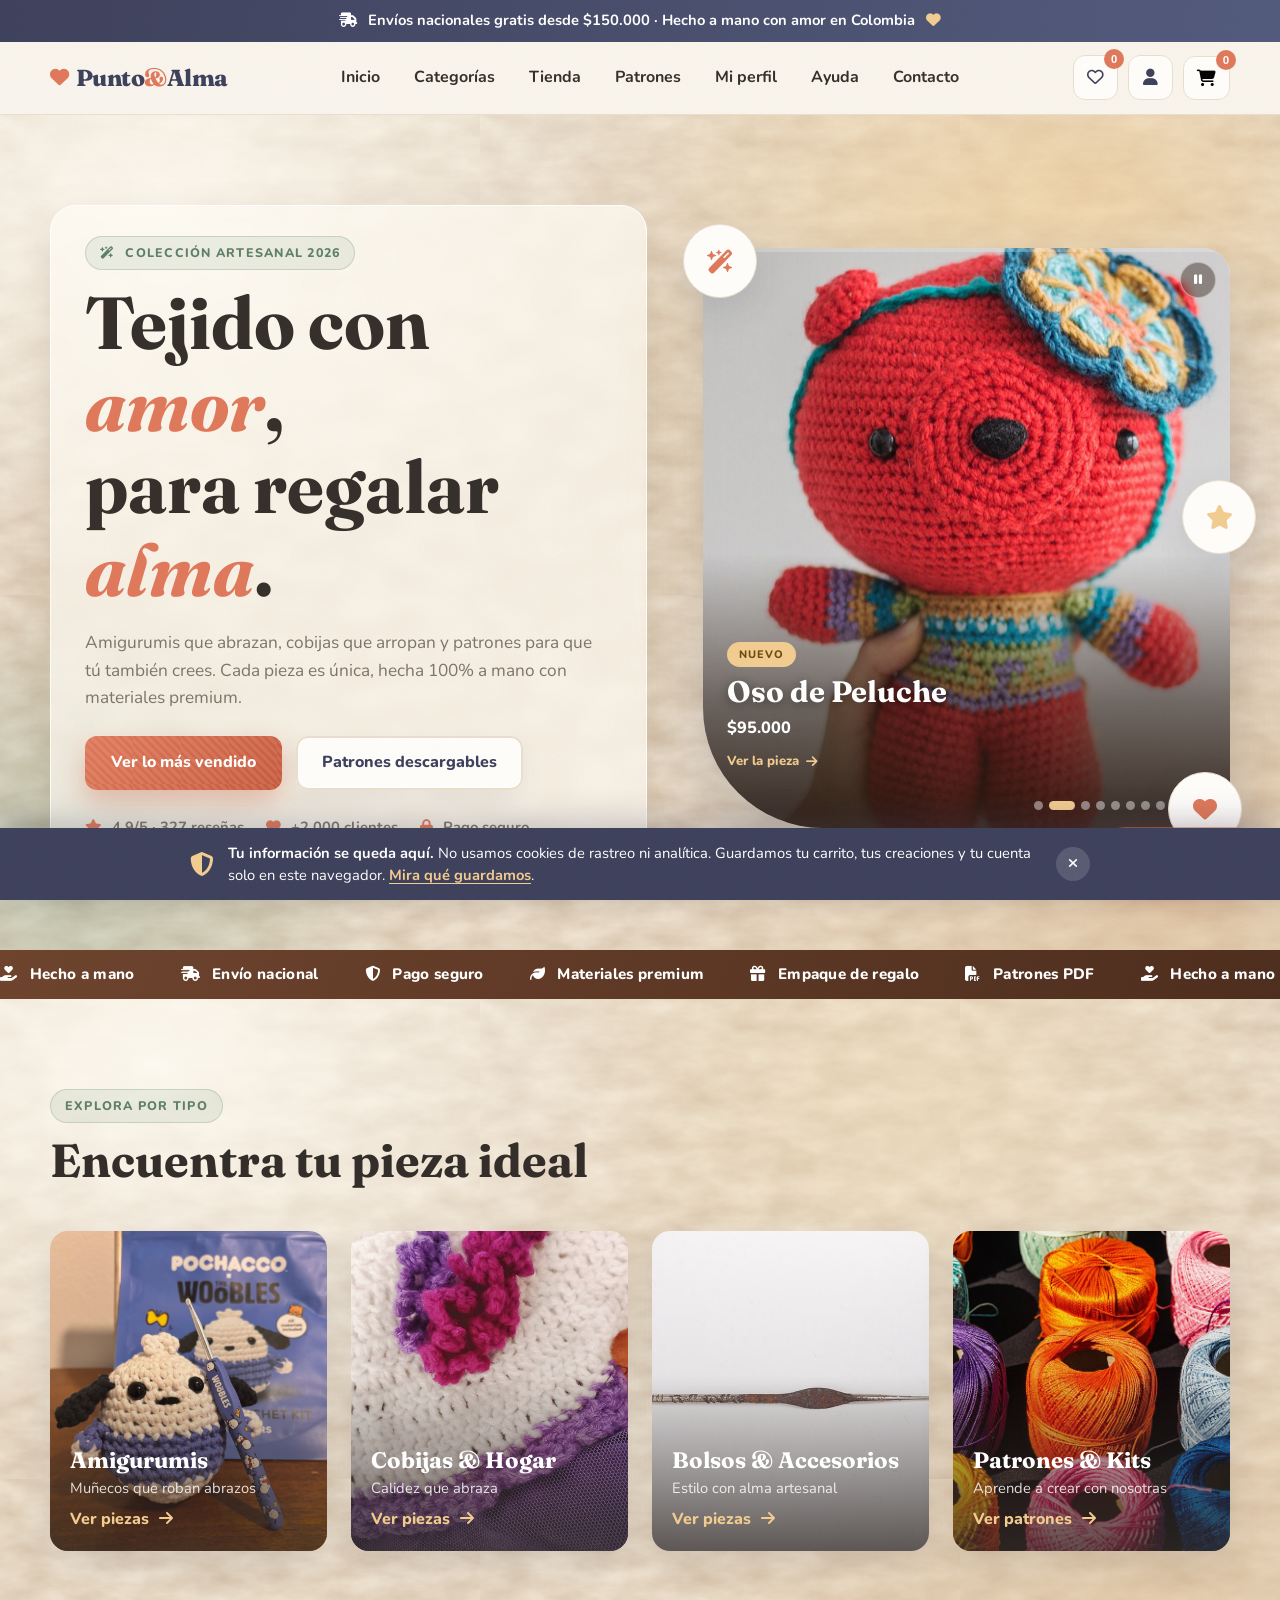
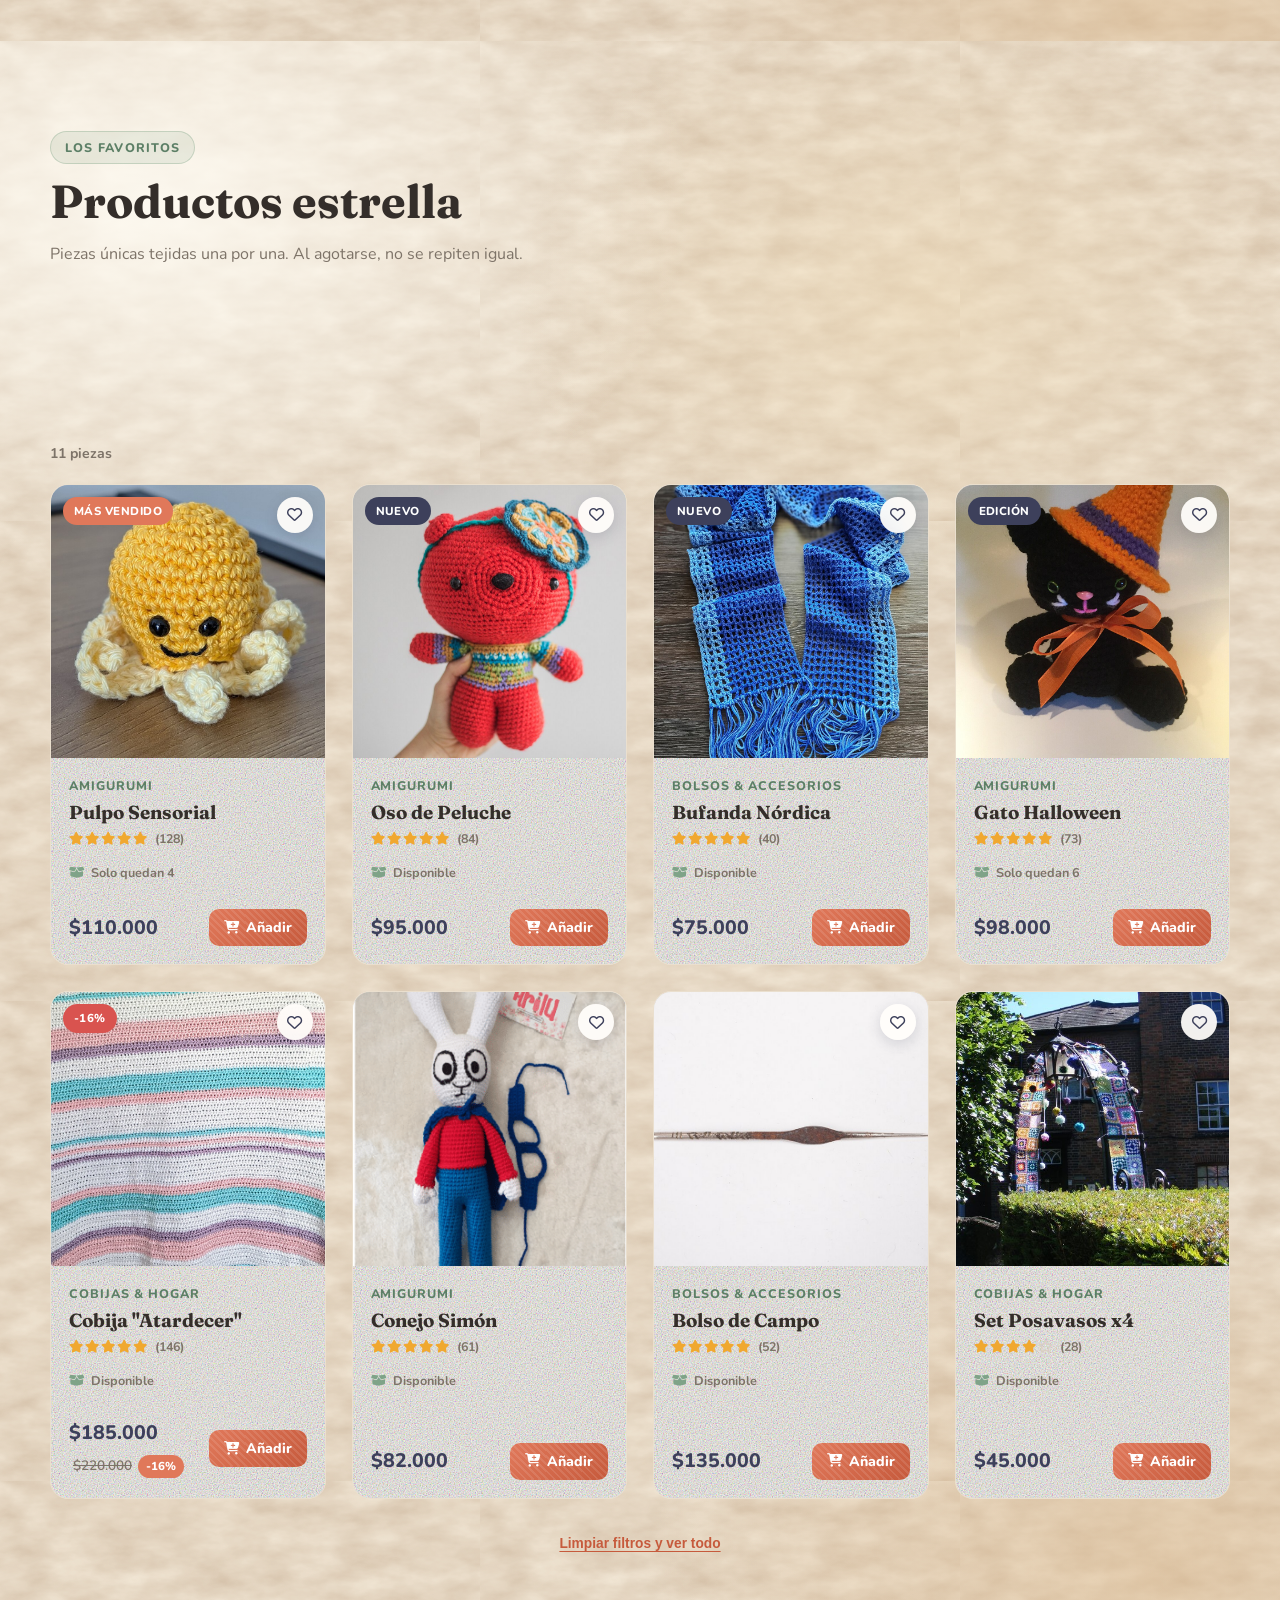
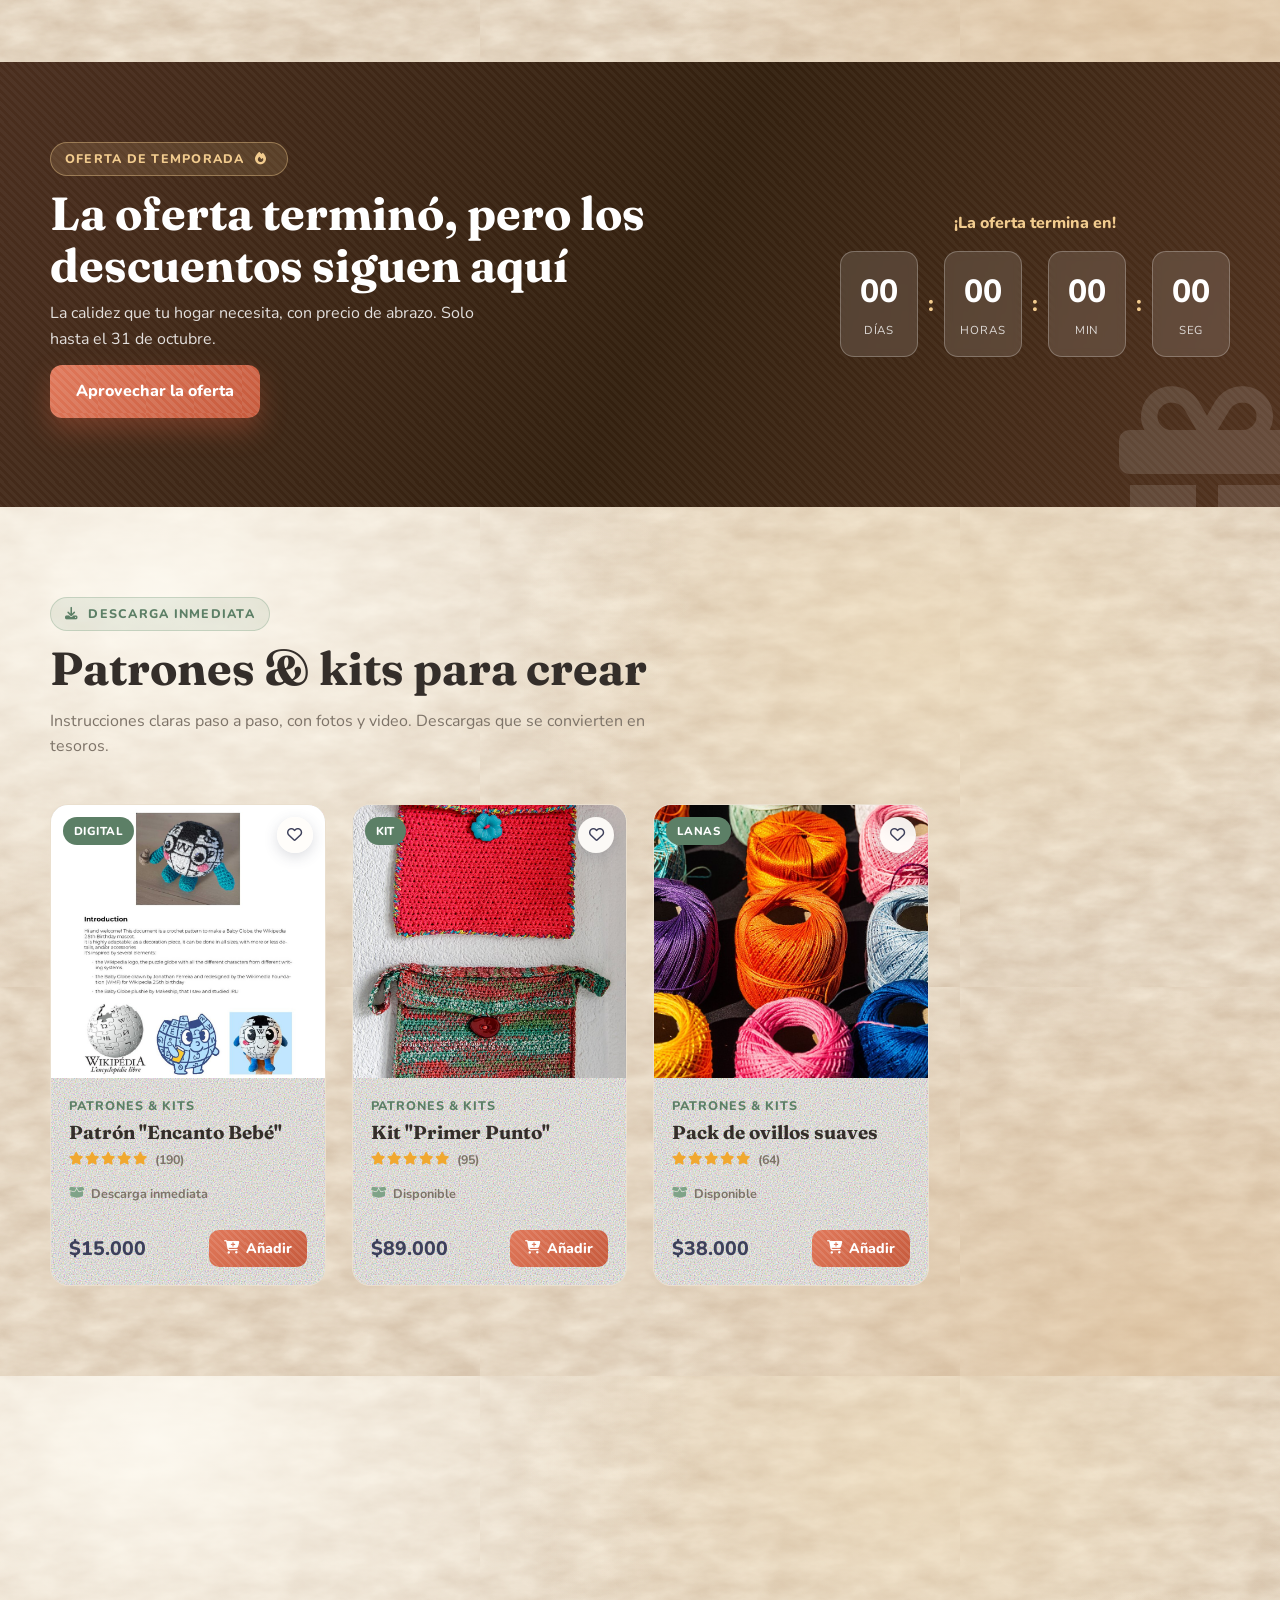
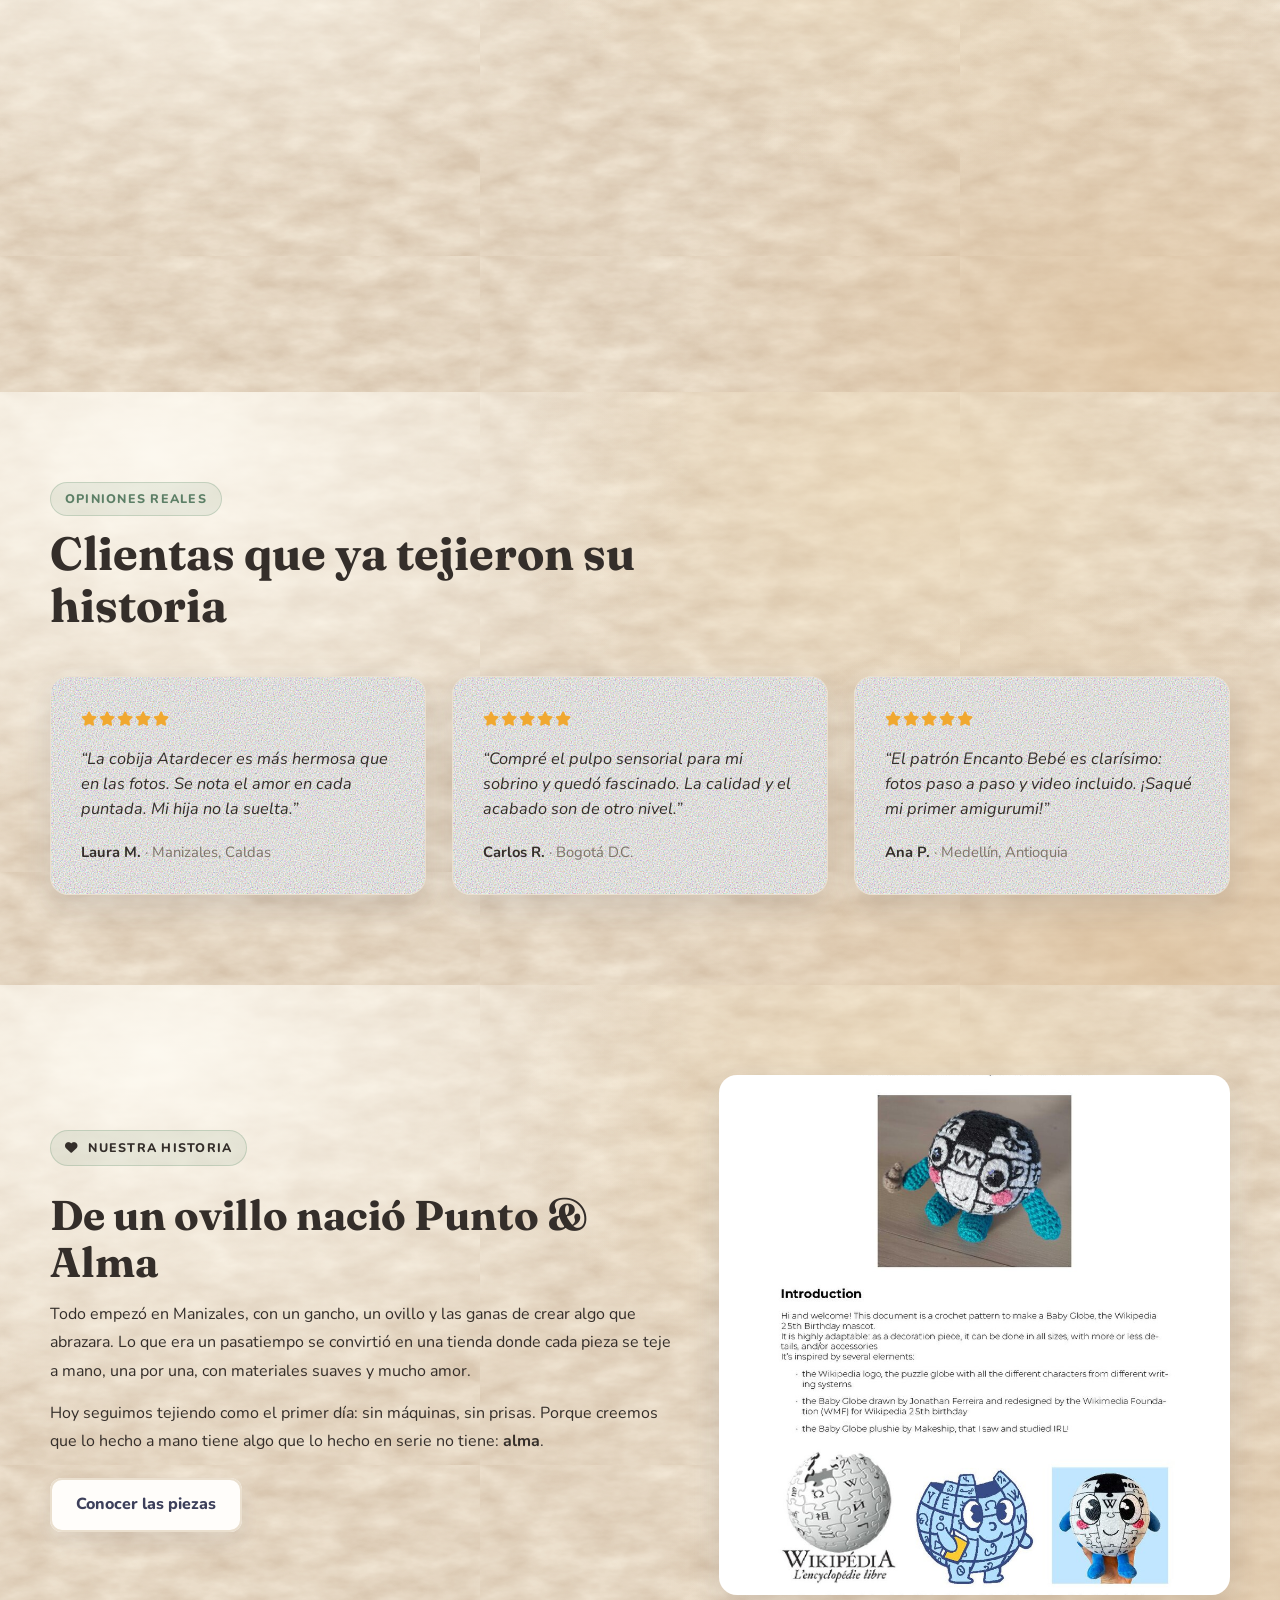
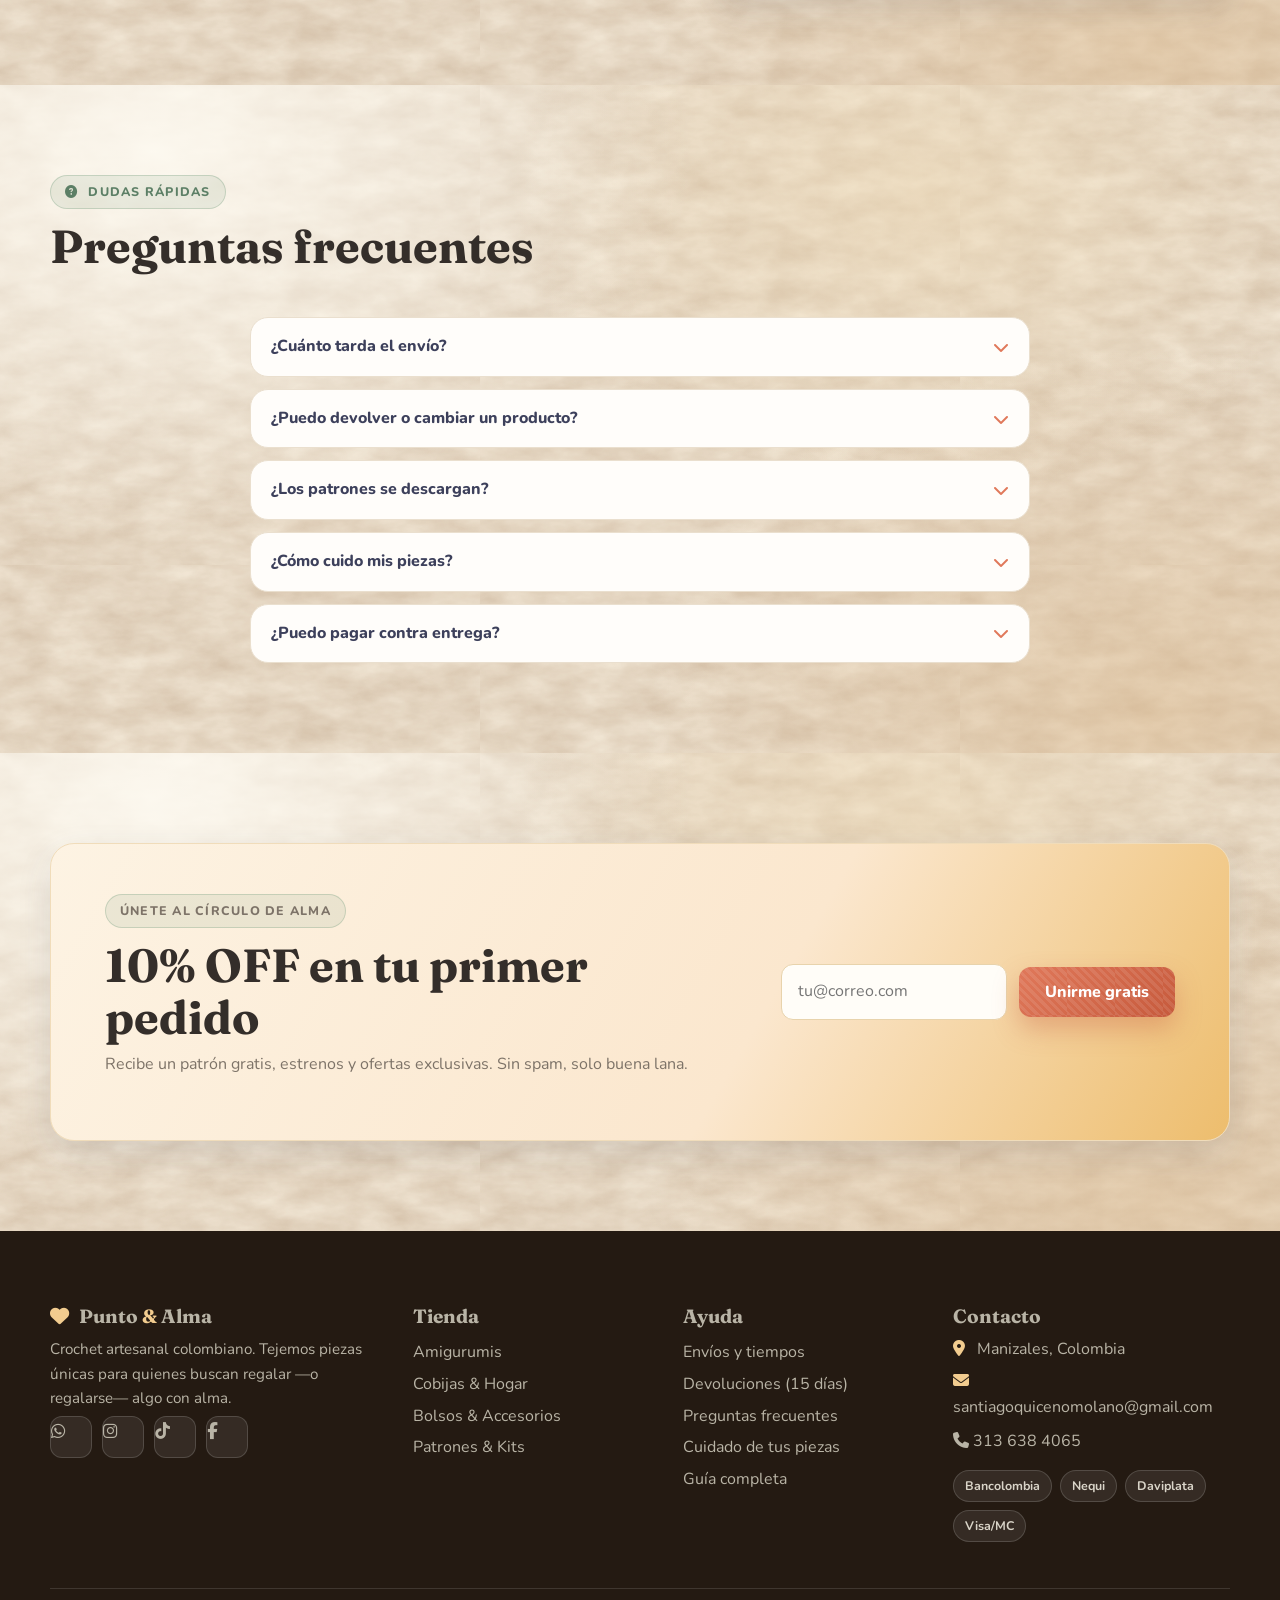
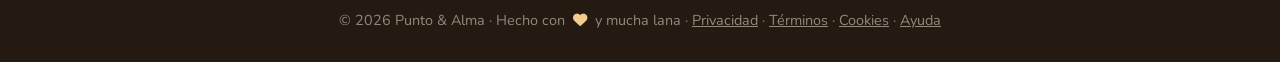
==== index.html @ eed3e0a3 "Sitio inicial Punto y Alma: tienda estatica HTML CSS JS + panel y nube Supabase" ====
<!doctype html>
<html lang="es">
<head>
  <meta charset="UTF-8">
  <meta name="viewport" content="width=device-width, initial-scale=1">
  <meta name="description" content="Punto & Alma · Crochet artesanal. Amigurumis, cobijas, bolsos, accesorios y patrones digitales hechos a mano con amor en Colombia.">
  <meta name="theme-color" content="#3d405b">
  <meta name="author" content="Punto & Alma">
  <meta name="robots" content="index, follow, max-image-preview:large, max-snippet:-1">
  <link rel="canonical" href="https://puntoyalma.co/">

  <!-- Compartir en redes -->
  <meta property="og:type" content="website">
  <meta property="og:site_name" content="Punto & Alma">
  <meta property="og:title" content="Punto & Alma · Crochet Artesanal">
  <meta property="og:description" content="Amigurumis que abrazan, cobijas que arropan y patrones para que tú también crees. Cada pieza es única, hecha 100% a mano.">
  <meta property="og:url" content="https://puntoyalma.co/">
  <meta property="og:image" content="https://puntoyalma.co/recursos/img/producto-bolso.jpg">
  <meta property="og:image:width" content="960">
  <meta property="og:image:height" content="640">
  <meta property="og:locale" content="es_CO">
  <meta name="twitter:card" content="summary_large_image">
  <meta name="twitter:title" content="Punto & Alma · Crochet Artesanal">
  <meta name="twitter:description" content="Amigurumis que abrazan, cobijas que arropan y patrones para que tú también crees.">
  <meta name="twitter:image" content="https://puntoyalma.co/recursos/img/producto-bolso.jpg">

  <title>Punto & Alma · Crochet Artesanal</title>

  <link rel="icon" href="recursos/favicon.svg" type="image/svg+xml">
  <link rel="apple-touch-icon" href="recursos/img/apple-touch-icon.png">
  <link rel="manifest" href="sitio.webmanifest">

  <link rel="preconnect" href="https://fonts.googleapis.com">
  <link rel="preconnect" href="https://fonts.gstatic.com" crossorigin>
  <link href="https://fonts.googleapis.com/css2?family=Fraunces:ital,opsz,wght@0,9..144,400..900;1,9..144,400..900&family=Nunito:ital,wght@0,400;0,600;0,700;0,800;1,400&display=swap" rel="stylesheet">
  <link rel="stylesheet" href="https://cdnjs.cloudflare.com/ajax/libs/font-awesome/6.5.2/css/all.min.css">
  <link rel="stylesheet" href="estilos/style.css">
  <link rel="stylesheet" href="estilos/texturas.css">
  <link rel="stylesheet" href="estilos/tienda.css">
  <link rel="stylesheet" href="estilos/carrusel.css">
  <link rel="stylesheet" href="estilos/asistente.css">

  <script type="application/ld+json">
  {
    "@context": "https://schema.org",
    "@type": "Store",
    "name": "Punto & Alma",
    "description": "Tienda de crochet artesanal colombiano: amigurumis, cobijas, bolsos, accesorios y patrones digitales.",
    "image": "recursos/img/hero.jpg",
    "telephone": "+57 313 638 4065",
    "email": "santiagoquicenomolano@gmail.com",
    "priceRange": "$$",
    "currenciesAccepted": "COP",
    "paymentAccepted": "Nequi, Daviplata, Bancolombia, Visa, Mastercard, Contra entrega",
    "address": { "@type": "PostalAddress", "addressLocality": "Manizales", "addressCountry": "CO" },
    "areaServed": "Colombia",
    "openingHours": "Mo-Sa 09:00-18:00"
  }
  </script>

  <script type="application/ld+json">
  {
    "@context": "https://schema.org",
    "@type": "WebSite",
    "name": "Punto & Alma",
    "url": "https://puntoyalma.co/",
    "inLanguage": "es-CO",
    "publisher": {
      "@type": "Organization",
      "name": "Punto & Alma",
      "url": "https://puntoyalma.co/",
      "logo": { "@type": "ImageObject", "url": "https://puntoyalma.co/recursos/img/icono-512.png" }
    }
  }
  </script>

  <script type="application/ld+json">
  {
    "@context": "https://schema.org",
    "@type": "FAQPage",
    "mainEntity": [
      { "@type": "Question", "name": "¿Cuánto tarda el envío?", "acceptedAnswer": { "@type": "Answer", "text": "Despachamos en 24 a 72 horas con guía de seguimiento a todo Colombia." } },
      { "@type": "Question", "name": "¿Puedo devolver o cambiar un producto?", "acceptedAnswer": { "@type": "Answer", "text": "Sí, tienes 15 días para cambios y devoluciones. Si hay un fallo de tejido, lo asumimos nosotros." } },
      { "@type": "Question", "name": "¿Los patrones se descargan?", "acceptedAnswer": { "@type": "Answer", "text": "Sí, los patrones y kits son digitales: los descargas al instante tras el pago." } },
      { "@type": "Question", "name": "¿Cómo cuido mis piezas?", "acceptedAnswer": { "@type": "Answer", "text": "Lava a mano con agua fría y jabón suave, y seca en plano. Mira la guía de cuidados en ayuda.html." } }
    ]
  }
  </script>

  <script type="application/ld+json">
  {
    "@context": "https://schema.org",
    "@type": "BreadcrumbList",
    "itemListElement": [
      { "@type": "ListItem", "position": 1, "name": "Inicio", "item": "https://puntoyalma.co/" },
      { "@type": "ListItem", "position": 2, "name": "Tienda", "item": "https://puntoyalma.co/index.html#productos" }
    ]
  }
  </script>

  <script src="scripts/auth.js"></script>
</head>
<body>

  <a class="saltar-contenido" href="#inicio">Saltar al contenido</a>

  <!-- Barra de anuncio -->
  <div class="aviso">
    <p><i class="fa-solid fa-truck-fast" aria-hidden="true"></i> Envíos nacionales gratis desde $150.000 · Hecho a mano con amor en Colombia <i class="fa-solid fa-heart" aria-hidden="true"></i></p>
  </div>

  <!-- Encabezado -->
  <header class="encabezado">
    <div class="contenedor barra-superior">
      <a class="marca" href="#inicio"><i class="fa-solid fa-heart" aria-hidden="true"></i> Punto <span>&amp;</span> Alma</a>

      <button class="boton-menu" id="boton-menu" aria-label="Abrir menú" aria-expanded="false"><i class="fa-solid fa-bars" aria-hidden="true"></i></button>

      <nav class="menu" id="menu" aria-label="Menú principal">
        <a href="#inicio">Inicio</a>
        <a href="#categorias">Categorías</a>
        <a href="#productos">Tienda</a>
        <a href="#patrones">Patrones</a>
        <a href="perfil.html">Mi perfil</a>
        <a href="ayuda.html">Ayuda</a>
        <a href="#contacto">Contacto</a>
      </nav>

      <div class="acciones">
        <button class="usuario fav-boton" id="boton-favoritos" type="button"
                aria-label="Ver mis favoritos" title="Mis favoritos">
          <i class="fa-regular fa-heart" aria-hidden="true"></i>
          <span class="fav-contador" id="contador-favoritos" hidden>0</span>
        </button>
        <a class="usuario" href="perfil.html" aria-label="Mi perfil" title="Mi perfil"><i class="fa-solid fa-user" aria-hidden="true"></i></a>
        <button class="carrito" type="button" aria-label="Carrito de compras">
          <i class="fa-solid fa-cart-shopping" aria-hidden="true"></i><span class="contador-carrito" id="contador-carrito">0</span>
        </button>
      </div>
    </div>
  </header>

  <main id="inicio" tabindex="-1">

    <!-- Hero -->
    <section class="hero" data-seccion="hero">
      <div class="contenedor hero-inner">
        <div class="hero-texto">
          <p class="etiqueta"><i class="fa-solid fa-wand-magic-sparkles" aria-hidden="true"></i> Colección artesanal 2026</p>
          <h1 data-texto="hero-titulo">Tejido con <span class="resaltado">amor</span>,<br>para regalar <em>alma</em>.</h1>
          <p class="hero-sub" data-texto="hero-sub">Amigurumis que abrazan, cobijas que arropan y patrones para que tú también crees. Cada pieza es única, hecha 100% a mano con materiales premium.</p>
          <div class="hero-cta">
            <a class="boton" href="#productos">Ver lo más vendido</a>
            <a class="boton boton-claro" href="#patrones">Patrones descargables</a>
          </div>
          <div class="hero-trust">
            <span><i class="fa-solid fa-star" aria-hidden="true"></i> 4.9/5 · 327 reseñas</span>
            <span><i class="fa-solid fa-heart" aria-hidden="true"></i> +2.000 clientes</span>
            <span><i class="fa-solid fa-lock" aria-hidden="true"></i> Pago seguro</span>
          </div>
        </div>
        <div class="hero-imagen">
          <div class="hero-marco" id="hero-marco" role="region" aria-roledescription="carrusel" aria-label="Productos que van pasando"></div>
          <span class="burbuja burbuja-1" aria-hidden="true"><i class="fa-solid fa-wand-magic-sparkles"></i></span>
          <span class="burbuja burbuja-2" aria-hidden="true"><i class="fa-solid fa-heart"></i></span>
          <span class="burbuja burbuja-3" aria-hidden="true"><i class="fa-solid fa-star"></i></span>
        </div>
      </div>
    </section>

    <!-- Cinta marquee -->
    <div class="cinta" data-seccion="cinta" aria-hidden="true">
      <div class="cinta-list">
        <span><i class="fa-solid fa-hand-holding-heart"></i> Hecho a mano</span><span><i class="fa-solid fa-truck-fast"></i> Envío nacional</span><span><i class="fa-solid fa-shield-halved"></i> Pago seguro</span><span><i class="fa-solid fa-leaf"></i> Materiales premium</span><span><i class="fa-solid fa-gift"></i> Empaque de regalo</span><span><i class="fa-solid fa-file-pdf"></i> Patrones PDF</span>
        <span><i class="fa-solid fa-hand-holding-heart"></i> Hecho a mano</span><span><i class="fa-solid fa-truck-fast"></i> Envío nacional</span><span><i class="fa-solid fa-shield-halved"></i> Pago seguro</span><span><i class="fa-solid fa-leaf"></i> Materiales premium</span><span><i class="fa-solid fa-gift"></i> Empaque de regalo</span><span><i class="fa-solid fa-file-pdf"></i> Patrones PDF</span>
      </div>
    </div>

    <!-- Categorías -->
    <section class="seccion categorias" id="categorias" data-seccion="categorias">
      <div class="contenedor">
        <div class="cabecera-seccion reveal">
          <p class="etiqueta">Explora por tipo</p>
          <h2 data-texto="categorias-titulo">Encuentra tu pieza ideal</h2>
        </div>
        <div class="grid-categorias">
          <a class="categoria reveal" href="#productos" data-ir-categoria="Amigurumi">
            <img src="recursos/img/amigurumi.jpg" alt="Amigurumis de crochet" loading="lazy" width="500" height="500">
            <div class="categoria-nombre"><h3>Amigurumis</h3><p>Muñecos que roban abrazos</p><span>Ver piezas <i class="fa-solid fa-arrow-right" aria-hidden="true"></i></span></div>
          </a>
          <a class="categoria reveal" href="#productos" data-ir-categoria="Cobijas & Hogar">
            <img src="recursos/img/producto-flor.jpg" alt="Decoración tejida a crochet" loading="lazy" width="500" height="500">
            <div class="categoria-nombre"><h3>Cobijas &amp; Hogar</h3><p>Calidez que abraza</p><span>Ver piezas <i class="fa-solid fa-arrow-right" aria-hidden="true"></i></span></div>
          </a>
          <a class="categoria reveal" href="#productos" data-ir-categoria="Bolsos & Accesorios">
            <img src="recursos/img/producto-bolso.jpg" alt="Bolso tejido a crochet" loading="lazy" width="500" height="500">
            <div class="categoria-nombre"><h3>Bolsos &amp; Accesorios</h3><p>Estilo con alma artesanal</p><span>Ver piezas <i class="fa-solid fa-arrow-right" aria-hidden="true"></i></span></div>
          </a>
          <a class="categoria reveal" href="#patrones">
            <img src="recursos/img/producto-ovillos.jpg" alt="Ovillos de lana para tejer" loading="lazy" width="500" height="500">
            <div class="categoria-nombre"><h3>Patrones &amp; Kits</h3><p>Aprende a crear con nosotras</p><span>Ver patrones <i class="fa-solid fa-arrow-right" aria-hidden="true"></i></span></div>
          </a>
        </div>
      </div>
    </section>

    <!-- Productos -->
    <section class="seccion productos" id="productos" data-seccion="productos">
      <div class="contenedor">
        <div class="cabecera-seccion reveal">
          <p class="etiqueta">Los favoritos</p>
          <h2 data-texto="productos-titulo">Productos estrella</h2>
          <p data-texto="productos-texto">Piezas únicas tejidas una por una. Al agotarse, no se repiten igual.</p>
        </div>

        <!-- Buscador y filtros -->
        <div class="tienda-barra reveal">
          <div class="buscador" id="buscador-envoltura">
            <i class="fa-solid fa-magnifying-glass" aria-hidden="true"></i>
            <input type="search" id="buscar-producto" placeholder="Busca por nombre, material o estilo…" aria-label="Buscar productos" autocomplete="off">
            <button class="buscador-limpiar" id="limpiar-busqueda" type="button" aria-label="Limpiar la búsqueda">
              <i class="fa-solid fa-xmark" aria-hidden="true"></i>
            </button>
          </div>

          <div class="select-envoltura">
            <select id="ordenar-productos" aria-label="Ordenar productos">
              <option value="destacados">Más destacados</option>
              <option value="novedades">Novedades y ediciones</option>
              <option value="resenas">Mejor valorados</option>
              <option value="precio-asc">Precio: de menor a mayor</option>
              <option value="precio-desc">Precio: de mayor a menor</option>
            </select>
            <i class="fa-solid fa-chevron-down" aria-hidden="true"></i>
          </div>

          <label class="switch-envoltura" for="solo-disponibles">
            <input type="checkbox" id="solo-disponibles">
            <span class="interruptor" aria-hidden="true"></span>
            Solo sin escasez
          </label>
        </div>

        <div class="filtros reveal" id="filtro-categorias" role="group" aria-label="Filtrar por categoría"></div>

        <p class="conteo-resultados" id="contador-resultados" role="status" aria-live="polite"></p>

        <div class="grid-productos" id="grid-productos"></div>

        <p class="centro" style="margin-top:28px">
          <button class="chip chip-boton" id="limpiar-filtros" type="button">Limpiar filtros y ver todo</button>
        </p>
      </div>
    </section>

    <!-- Vistos recientemente -->
    <section class="seccion vistos" id="vistos" hidden>
      <div class="contenedor">
        <div class="cabecera-seccion reveal">
          <p class="etiqueta">Te quedaste mirando</p>
          <h2>Vistos recientemente</h2>
        </div>
        <div class="grid-productos" id="grid-vistos"></div>
      </div>
    </section>

    <!-- Oferta con cuenta regresiva -->
    <section class="oferta" data-seccion="oferta" data-oferta-fin="2026-10-31T23:59:59-05:00">
      <div class="contenedor oferta-inner reveal">
        <div>
          <p class="etiqueta">Oferta de temporada <i class="fa-solid fa-fire" aria-hidden="true"></i></p>
          <h2 id="oferta-titulo" data-texto="oferta-titulo">20% OFF en cobijas y mantas</h2>
          <p data-texto="oferta-texto">La calidez que tu hogar necesita, con precio de abrazo. Solo hasta el 31 de octubre.</p>
          <a class="boton" href="#productos">Aprovechar la oferta</a>
        </div>
        <div class="cuenta-regresiva" aria-label="Tiempo restante de la oferta">
          <p>¡La oferta termina en!</p>
          <div class="cuenta">
            <div class="cuenta-caja"><span id="dia">00</span><small>días</small></div>
            <span class="dos">:</span>
            <div class="cuenta-caja"><span id="hora">00</span><small>horas</small></div>
            <span class="dos">:</span>
            <div class="cuenta-caja"><span id="minuto">00</span><small>min</small></div>
            <span class="dos">:</span>
            <div class="cuenta-caja"><span id="segundo">00</span><small>seg</small></div>
          </div>
        </div>
      </div>
      <i class="fa-solid fa-gift oferta-icono" aria-hidden="true"></i>
    </section>

    <!-- Patrones digitales -->
    <section class="seccion patrones" id="patrones" data-seccion="patrones">
      <div class="contenedor">
        <div class="cabecera-seccion reveal">
          <p class="etiqueta"><i class="fa-solid fa-download" aria-hidden="true"></i> Descarga inmediata</p>
          <h2 data-texto="patrones-titulo">Patrones &amp; kits para crear</h2>
          <p data-texto="patrones-texto">Instrucciones claras paso a paso, con fotos y video. Descargas que se convierten en tesoros.</p>
        </div>
        <div class="grid-productos" id="grid-patrones"></div>
      </div>
    </section>

    <!-- Beneficios -->
    <section class="seccion beneficios" data-seccion="beneficios">
      <div class="contenedor">
        <div class="cabecera-seccion reveal">
          <p class="etiqueta">¿Por qué Punto &amp; Alma?</p>
          <h2 data-texto="beneficios-titulo">Compra con el corazón tranquilo</h2>
        </div>
        <div class="grid-beneficios">
          <div class="beneficio reveal"><span aria-hidden="true"><i class="fa-solid fa-hand-holding-heart"></i></span><h3>100% hecho a mano</h3><p>Cada puntada es trabajo de una artesana real, no de una máquina.</p></div>
          <div class="beneficio reveal"><span aria-hidden="true"><i class="fa-solid fa-gem"></i></span><h3>Materiales premium</h3><p>Algodón hipoalergénico y lana suave, seguros hasta para bebés.</p></div>
          <div class="beneficio reveal"><span aria-hidden="true"><i class="fa-solid fa-truck-fast"></i></span><h3>Envío nacional</h3><p>Despachamos en 24-72h con guía de seguimiento a todo Colombia.</p></div>
          <div class="beneficio reveal"><span aria-hidden="true"><i class="fa-solid fa-gift"></i></span><h3>Empaque de regalo</h3><p>Caja artística y tarjeta personalizada gratis en cada pedido.</p></div>
        </div>
      </div>
    </section>

    <!-- Testimonios -->
    <section class="seccion testimonios" data-seccion="testimonios">
      <div class="contenedor">
        <div class="cabecera-seccion reveal">
          <p class="etiqueta">Opiniones reales</p>
          <h2 data-texto="testimonios-titulo">Clientas que ya tejieron su historia</h2>
        </div>
        <div class="grid-testimonios">
          <figure class="testimonio reveal">
            <div class="estrellas" aria-label="5 de 5"><i class="fa-solid fa-star" aria-hidden="true"></i><i class="fa-solid fa-star" aria-hidden="true"></i><i class="fa-solid fa-star" aria-hidden="true"></i><i class="fa-solid fa-star" aria-hidden="true"></i><i class="fa-solid fa-star" aria-hidden="true"></i></div>
            <blockquote>“La cobija Atardecer es más hermosa que en las fotos. Se nota el amor en cada puntada. Mi hija no la suelta.”</blockquote>
            <figcaption><strong>Laura M.</strong> · Manizales, Caldas</figcaption>
          </figure>
          <figure class="testimonio reveal">
            <div class="estrellas" aria-label="5 de 5"><i class="fa-solid fa-star" aria-hidden="true"></i><i class="fa-solid fa-star" aria-hidden="true"></i><i class="fa-solid fa-star" aria-hidden="true"></i><i class="fa-solid fa-star" aria-hidden="true"></i><i class="fa-solid fa-star" aria-hidden="true"></i></div>
            <blockquote>“Compré el pulpo sensorial para mi sobrino y quedó fascinado. La calidad y el acabado son de otro nivel.”</blockquote>
            <figcaption><strong>Carlos R.</strong> · Bogotá D.C.</figcaption>
          </figure>
          <figure class="testimonio reveal">
            <div class="estrellas" aria-label="5 de 5"><i class="fa-solid fa-star" aria-hidden="true"></i><i class="fa-solid fa-star" aria-hidden="true"></i><i class="fa-solid fa-star" aria-hidden="true"></i><i class="fa-solid fa-star" aria-hidden="true"></i><i class="fa-solid fa-star" aria-hidden="true"></i></div>
            <blockquote>“El patrón Encanto Bebé es clarísimo: fotos paso a paso y video incluido. ¡Saqué mi primer amigurumi!”</blockquote>
            <figcaption><strong>Ana P.</strong> · Medellín, Antioquia</figcaption>
          </figure>
        </div>
      </div>
    </section>

    <!-- Nuestra historia -->
    <section class="seccion historia" id="historia" data-seccion="historia">
      <div class="contenedor historia-caja reveal">
        <div class="historia-texto">
          <p class="etiqueta"><i class="fa-solid fa-heart" aria-hidden="true"></i> Nuestra historia</p>
          <h2 data-texto="historia-titulo">De un ovillo nació Punto &amp; Alma</h2>
          <p>
            Todo empezó en Manizales, con un gancho, un ovillo y las ganas de crear algo que abrazara.
            Lo que era un pasatiempo se convirtió en una tienda donde cada pieza se teje a mano, una por una,
            con materiales suaves y mucho amor.
          </p>
          <p>
            Hoy seguimos tejiendo como el primer día: sin máquinas, sin prisas. Porque creemos que lo hecho
            a mano tiene algo que lo hecho en serie no tiene: <strong>alma</strong>.
          </p>
          <a class="boton boton-claro" href="#productos">Conocer las piezas</a>
        </div>
        <div class="historia-imagen">
          <img src="recursos/img/patrones.jpg" alt="Patrones y ovillos de lana para tejer" loading="lazy" width="960" height="1358">
        </div>
      </div>
    </section>

    <!-- Preguntas frecuentes -->
    <section class="seccion faq" id="faq" data-seccion="faq">
      <div class="contenedor">
        <div class="cabecera-seccion reveal">
          <p class="etiqueta"><i class="fa-solid fa-circle-question" aria-hidden="true"></i> Dudas rápidas</p>
          <h2 data-texto="faq-titulo">Preguntas frecuentes</h2>
        </div>
        <div class="faq-lista reveal">
          <details class="faq-item">
            <summary>¿Cuánto tarda el envío?<i class="fa-solid fa-chevron-down" aria-hidden="true"></i></summary>
            <p>Despachamos en <strong>24 a 72 horas</strong> con guía de seguimiento a todo Colombia. El envío es gratis desde $150.000.</p>
          </details>
          <details class="faq-item">
            <summary>¿Puedo devolver o cambiar un producto?<i class="fa-solid fa-chevron-down" aria-hidden="true"></i></summary>
            <p>Sí, tienes <strong>15 días</strong> para cambios y devoluciones. Si hay un fallo de tejido, lo asumimos nosotros: lo reponemos o devolvemos el dinero.</p>
          </details>
          <details class="faq-item">
            <summary>¿Los patrones se descargan?<i class="fa-solid fa-chevron-down" aria-hidden="true"></i></summary>
            <p>Sí, los patrones y kits son <strong>digitales</strong>: los descargas al instante tras el pago, con fotos paso a paso y video.</p>
          </details>
          <details class="faq-item">
            <summary>¿Cómo cuido mis piezas?<i class="fa-solid fa-chevron-down" aria-hidden="true"></i></summary>
            <p>Lava a mano con agua fría y jabón suave, y seca en plano. Mira la <a href="ayuda.html#cuidados">guía de cuidados</a>.</p>
          </details>
          <details class="faq-item">
            <summary>¿Puedo pagar contra entrega?<i class="fa-solid fa-chevron-down" aria-hidden="true"></i></summary>
            <p>Sí, aceptamos <strong>Nequi, Daviplata, Bancolombia, tarjetas y pago contra entrega</strong>.</p>
          </details>
        </div>
      </div>
    </section>

    <!-- Newsletter -->
    <section class="seccion boletin" data-seccion="boletin">
      <div class="contenedor boletin-caja reveal">
        <div>
          <p class="etiqueta">Únete al círculo de Alma</p>
          <h2 data-texto="boletin-titulo">10% OFF en tu primer pedido</h2>
          <p data-texto="boletin-texto">Recibe un patrón gratis, estrenos y ofertas exclusivas. Sin spam, solo buena lana.</p>
        </div>
        <form class="form-boletin" id="form-boletin">
          <input type="email" id="email-boletin" placeholder="tu@correo.com" required aria-label="Tu correo electrónico">
          <button class="boton" type="submit">Unirme gratis</button>
          <p class="mensaje-boletin" id="mensaje-boletin" hidden><i class="fa-solid fa-circle-check" aria-hidden="true"></i> ¡Listo! Revisa tu correo para tu descuento.</p>
        </form>
      </div>
    </section>

  </main>

  <!-- Pie de página -->
  <footer class="pie" id="contacto">
    <div class="contenedor pie-grid">
      <div class="pie-col pie-marca">
        <p class="pie-titulo"><i class="fa-solid fa-heart" aria-hidden="true"></i> Punto <span>&amp;</span> Alma</p>
        <p>Crochet artesanal colombiano. Tejemos piezas únicas para quienes buscan regalar —o regalarse— algo con alma.</p>
        <div class="sociales">
          <a href="https://wa.me/573136384065" target="_blank" rel="noopener" aria-label="WhatsApp"><i class="fa-brands fa-whatsapp" aria-hidden="true"></i></a>
          <a href="#" aria-label="Instagram"><i class="fa-brands fa-instagram" aria-hidden="true"></i></a>
          <a href="#" aria-label="TikTok"><i class="fa-brands fa-tiktok" aria-hidden="true"></i></a>
          <a href="#" aria-label="Facebook"><i class="fa-brands fa-facebook-f" aria-hidden="true"></i></a>
        </div>
      </div>
      <div class="pie-col">
        <p class="pie-titulo">Tienda</p>
        <a href="#categorias">Amigurumis</a>
        <a href="#categorias">Cobijas &amp; Hogar</a>
        <a href="#categorias">Bolsos &amp; Accesorios</a>
        <a href="#patrones">Patrones &amp; Kits</a>
      </div>
      <div class="pie-col">
        <p class="pie-titulo">Ayuda</p>
        <a href="ayuda.html#envios">Envíos y tiempos</a>
        <a href="ayuda.html#devoluciones">Devoluciones (15 días)</a>
        <a href="ayuda.html#faq">Preguntas frecuentes</a>
        <a href="ayuda.html#cuidados">Cuidado de tus piezas</a>
        <a href="ayuda.html#todo">Guía completa</a>
      </div>
      <div class="pie-col">
        <p class="pie-titulo">Contacto</p>
        <p><i class="fa-solid fa-location-dot" aria-hidden="true"></i> Manizales, Colombia</p>
        <p><i class="fa-solid fa-envelope" aria-hidden="true"></i> santiagoquicenomolano@gmail.com</p>
        <a href="https://wa.me/573136384065" target="_blank" rel="noopener"><i class="fa-solid fa-phone" aria-hidden="true"></i> 313 638 4065</a>
        <div class="pagos"><span>Bancolombia</span><span>Nequi</span><span>Daviplata</span><span>Visa/MC</span></div>
      </div>
    </div>
    <div class="contenedor pie-legal">
      <p>© 2026 Punto &amp; Alma · Hecho con <i class="fa-solid fa-heart" aria-hidden="true"></i> y mucha lana ·
        <a href="privacidad.html">Privacidad</a> · <a href="terminos.html">Términos</a> · <a href="cookies.html">Cookies</a> ·
        <a href="ayuda.html">Ayuda</a></p>
    </div>
  </footer>

  <!-- Aviso "añadido al carrito" -->
  <div class="toast" id="toast" role="status" aria-live="polite" hidden><i class="fa-solid fa-circle-check" aria-hidden="true"></i> ¡Añadido a tu carrito!</div>

  <!-- Panel de favoritos -->
  <div class="velo" id="velo-favoritos" hidden></div>
  <aside class="panel-favs" id="panel-favoritos" aria-label="Mis favoritos" hidden>
    <div class="panel-favs-cab">
      <h3><i class="fa-solid fa-heart" aria-hidden="true"></i> Mis favoritos</h3>
      <button class="cerrar-panel" id="cerrar-favoritos" type="button" aria-label="Cerrar favoritos">
        <i class="fa-solid fa-xmark" aria-hidden="true"></i>
      </button>
    </div>
    <div class="lista-favs" id="lista-favoritos"></div>
    <div class="panel-favs-pie">
      <button class="boton" id="ir-a-favoritos" type="button">
        <i class="fa-solid fa-arrow-right" aria-hidden="true"></i> Seguir viendo la tienda
      </button>
    </div>
  </aside>

  <!-- Vista rápida -->
  <div class="modal-vista" id="modal-vista" hidden>
    <div class="vista-caja" role="dialog" aria-modal="true" aria-label="Vista rápida del producto">
      <button class="cerrar-panel" id="cerrar-vista" type="button" aria-label="Cerrar vista rápida" style="position:absolute;top:14px;right:14px;z-index:3">
        <i class="fa-solid fa-xmark" aria-hidden="true"></i>
      </button>
      <div id="vista-cuerpo"></div>
    </div>
  </div>

  <script src="scripts/sitio.js" defer></script>
  <script src="scripts/catalogo.js" defer></script>
  <script src="scripts/contenido.js" defer></script>
  <script src="scripts/db.js" defer></script>
  <script src="scripts/comun.js" defer></script>
  <script src="scripts/registro.js" defer></script>
  <script src="scripts/carrito.js" defer></script>
  <script src="scripts/ia.js" defer></script>
  <script src="scripts/asistente.js" defer></script>
  <script src="scripts/app.js" defer></script>
</body>
</html>
---- estilos/style.css ----
/* ============================================================
   PUNTO & ALMA · Tienda de crochet
   Estilos profesionales con animaciones
   ============================================================ */

:root {
  --terracota: #e0785a;
  --terracota-osc: #c65a3c;
  --terracota-claro: #f4a98e;
  --salvia: #7fa388;
  --salvia-osc: #5c7f66;
  --azul: #3d405b;
  --miel: #f2cc8f;
  --crema: #faf6ef;
  --marfil: #fffdfa;
  --tinta: #342e2a;
  --gris: #7d7368;
  --linea: #eadfce;
  --radio: 18px;
  --sombra: 0 12px 34px rgba(61, 64, 91, 0.12);
  --sombra-fuerte: 0 26px 60px rgba(61, 64, 91, 0.22);
  --suave: cubic-bezier(0.22, 0.61, 0.36, 1);
  --duracion: 0.35s;
}

* { box-sizing: border-box; }

html {
  scroll-behavior: smooth;
  scroll-padding-top: 90px;
}

body {
  margin: 0;
  color: var(--tinta);
  background: var(--crema);
  font-family: "Nunito", "Segoe UI", Arial, sans-serif;
  line-height: 1.6;
}

h1, h2, h3 {
  margin-top: 0;
  font-family: "Fraunces", Georgia, serif;
  line-height: 1.12;
}

h1 { margin-bottom: 18px; font-size: clamp(2.6rem, 6.5vw, 4.6rem); }
h2 { margin-bottom: 14px; font-size: clamp(1.9rem, 4vw, 2.9rem); }
h3 { margin-bottom: 8px; font-size: 1.25rem; }

img { display: block; max-width: 100%; }
a { color: inherit; }

p { margin: 0 0 12px; }

::selection { background: var(--terracota); color: #fff; }

.contenedor {
  width: min(1180px, calc(100% - 40px));
  margin: 0 auto;
}

a:focus-visible,
button:focus-visible,
input:focus-visible {
  outline: 3px solid var(--terracota-claro);
  outline-offset: 2px;
}

/* ---------- Barra de anuncio ---------- */
.aviso {
  background: linear-gradient(90deg, var(--azul), #525a7c);
  color: #fff;
  text-align: center;
  font-size: 0.92rem;
  font-weight: 700;
}

.aviso p { margin: 0; padding: 9px 16px; }
.aviso i { margin: 0 7px; }
.aviso .fa-heart { color: var(--miel); }

/* ---------- Encabezado fijo ---------- */
.encabezado {
  position: sticky;
  top: 0;
  z-index: 120;
  background: rgba(250, 246, 239, 0.9);
  backdrop-filter: blur(12px);
  -webkit-backdrop-filter: blur(12px);
  border-bottom: 1px solid var(--linea);
  transition: box-shadow var(--duracion) ease;
}

.barra-superior {
  display: flex;
  align-items: center;
  justify-content: space-between;
  gap: 20px;
  min-height: 72px;
}

.marca {
  display: inline-flex;
  align-items: center;
  font-family: "Fraunces", Georgia, serif;
  font-size: 1.45rem;
  font-weight: 800;
  color: var(--azul);
  text-decoration: none;
  letter-spacing: -0.02em;
}

.marca i { color: var(--terracota); margin-right: 7px; font-size: 1.2rem; }

.marca span { color: var(--terracota); }

.menu {
  display: flex;
  gap: 6px;
}

.menu a {
  position: relative;
  padding: 9px 14px;
  color: var(--tinta);
  font-weight: 700;
  text-decoration: none;
  border-radius: 10px;
  transition: color var(--duracion) ease, transform var(--duracion) ease;
}

.menu a::after {
  content: "";
  position: absolute;
  left: 14px;
  right: 14px;
  bottom: 4px;
  height: 3px;
  border-radius: 3px;
  background: linear-gradient(90deg, var(--terracota), var(--salvia));
  transform: scaleX(0);
  transform-origin: left;
  transition: transform var(--duracion) var(--suave);
}

.menu a:hover { color: var(--terracota-osc); transform: translateY(-1px); }
.menu a:hover::after { transform: scaleX(1); }

.boton-menu i { font-size: 1.1rem; }

.boton-menu {
  display: none;
  padding: 8px 14px;
  border: 1px solid var(--linea);
  border-radius: 10px;
  background: var(--marfil);
  font-size: 1.1rem;
  cursor: pointer;
}

.acciones {
  display: flex;
  align-items: center;
  gap: 10px;
}

.acciones .usuario {
  display: inline-flex;
  align-items: center;
  justify-content: center;
  width: 45px;
  height: 45px;
  border: 1px solid var(--linea);
  border-radius: 12px;
  background: var(--marfil);
  color: var(--azul);
  font-size: 1.05rem;
  text-decoration: none;
  transition: transform var(--duracion) ease, box-shadow var(--duracion) ease, color var(--duracion) ease;
}

.acciones .usuario:hover {
  transform: translateY(-2px);
  box-shadow: var(--sombra);
  color: var(--terracota-osc);
}

.acciones .carrito {
  position: relative;
  padding: 10px 13px;
  border: 1px solid var(--linea);
  border-radius: 12px;
  background: var(--marfil);
  font-size: 1.15rem;
  cursor: pointer;
  transition: transform var(--duracion) ease, box-shadow var(--duracion) ease;
}

.acciones .carrito:hover {
  transform: translateY(-2px);
  box-shadow: var(--sombra);
}

.acciones .carrito i { font-size: 1.05rem; }

.contador-carrito {
  position: absolute;
  top: -7px;
  right: -7px;
  min-width: 20px;
  height: 20px;
  padding: 0 5px;
  display: grid;
  place-items: center;
  background: var(--terracota);
  color: #fff;
  font-size: 0.72rem;
  font-weight: 800;
  border-radius: 999px;
  transition: transform 0.25s var(--suave);
}

.contador-carrito.pop { animation: pop 0.4s var(--suave); }

/* ---------- Hero ---------- */
.hero {
  position: relative;
  overflow: hidden;
  padding: 90px 0 80px;
}

.hero::before {
  content: "";
  position: absolute;
  inset: 0;
  background:
    radial-gradient(600px 400px at 85% 10%, rgba(242, 204, 143, 0.45), transparent 70%),
    radial-gradient(500px 400px at 5% 90%, rgba(127, 163, 136, 0.35), transparent 70%);
  pointer-events: none;
}

.hero-inner {
  position: relative;
  display: flex;
  align-items: center;
  gap: 56px;
}

.hero-texto {
  flex: 1;
  animation: surgir 0.9s var(--suave) both;
}

.etiqueta {
  display: inline-block;
  margin: 0 0 12px;
  padding: 6px 14px;
  color: var(--salvia-osc);
  background: rgba(127, 163, 136, 0.14);
  border: 1px solid rgba(127, 163, 136, 0.35);
  border-radius: 999px;
  font-size: 0.78rem;
  font-weight: 800;
  letter-spacing: 0.1em;
  text-transform: uppercase;
}

.etiqueta i { margin-right: 6px; }

.hero h1 { animation: surgir 0.9s var(--suave) 0.12s both; }

.hero h1 em {
  font-style: italic;
  color: var(--terracota);
}

.resaltado {
  color: var(--terracota);
  font-style: italic;
}

.hero-sub {
  max-width: 520px;
  margin-bottom: 24px;
  color: var(--gris);
  font-size: 1.08rem;
  animation: surgir 0.9s var(--suave) 0.24s both;
}

.hero-cta {
  display: flex;
  flex-wrap: wrap;
  gap: 14px;
  animation: surgir 0.9s var(--suave) 0.34s both;
}

.hero-trust {
  display: flex;
  flex-wrap: wrap;
  gap: 8px 22px;
  margin-top: 26px;
  color: var(--gris);
  font-size: 0.92rem;
  font-weight: 700;
  animation: surgir 0.9s var(--suave) 0.46s both;
}

.hero-trust i { margin-right: 6px; color: var(--terracota); }

.hero-imagen {
  position: relative;
  flex: 1;
  animation: aparecer 1s var(--suave) 0.2s both;
}

/* La foto sola se usa cuando el carrusel está apagado. Con carrusel
   el marco es .hero-marco (estilos/carrusel.css). */
.hero-imagen > img {
  width: 100%;
  aspect-ratio: 4/4.4;
  object-fit: cover;
  border-radius: 28px 28px 28px 120px;
  box-shadow: var(--sombra-fuerte);
  transition: transform 0.5s var(--suave), box-shadow 0.5s ease;
}

.hero-imagen:hover > img {
  transform: scale(1.02);
  box-shadow: 0 34px 80px rgba(61, 64, 91, 0.3);
}

.burbuja {
  position: absolute;
  display: grid;
  place-items: center;
  width: 74px;
  height: 74px;
  background: var(--marfil);
  border: 1px solid var(--linea);
  border-radius: 50%;
  box-shadow: var(--sombra);
  font-size: 1.5rem;
}

.burbuja i { color: var(--terracota); }
.burbuja-3 i { color: var(--miel); }

.burbuja-1 { top: -24px; left: -20px; animation: flotar 4.5s ease-in-out infinite; }
.burbuja-2 { bottom: -18px; right: -12px; animation: flotar 5.5s ease-in-out 0.8s infinite; }
.burbuja-3 { top: 40%; right: -26px; animation: flotar 6s ease-in-out 1.6s infinite; }

/* ---------- Botones ---------- */
.boton {
  position: relative;
  display: inline-block;
  padding: 14px 26px;
  color: #fff;
  background-image:
    repeating-linear-gradient(45deg, rgba(255, 255, 255, 0.09) 0 3px, transparent 3px 6px),
    linear-gradient(135deg, var(--terracota), var(--terracota-osc));
  background-size: 48px 48px, auto;
  border-radius: 12px;
  font-family: inherit;
  font-size: 1rem;
  font-weight: 800;
  text-decoration: none;
  border: none;
  cursor: pointer;
  box-shadow: 0 12px 26px rgba(198, 90, 60, 0.35);
  overflow: hidden;
  transition: transform var(--duracion) var(--suave), box-shadow var(--duracion) ease;
}

.boton::after {
  content: "";
  position: absolute;
  top: 0;
  left: -80%;
  width: 50%;
  height: 100%;
  background: linear-gradient(105deg, transparent, rgba(255, 255, 255, 0.4), transparent);
  transform: skewX(-20deg);
  animation: brillar 3.2s ease-in-out infinite;
}

.boton:hover {
  transform: translateY(-4px);
  box-shadow: 0 20px 44px rgba(198, 90, 60, 0.45);
}

.boton:active { transform: translateY(-1px) scale(0.98); }

.boton-claro {
  color: var(--azul);
  background: var(--marfil);
  box-shadow: inset 0 0 0 2px var(--linea), 0 10px 22px rgba(61, 64, 91, 0.08);
}

.boton-claro::after { display: none; }

.boton-claro:hover {
  background: #fff;
  box-shadow: inset 0 0 0 2px var(--salvia), 0 16px 34px rgba(61, 64, 91, 0.14);
  color: var(--salvia-osc);
}

/* ---------- Cinta marquee ---------- */
.cinta {
  overflow: hidden;
  background: linear-gradient(90deg, var(--salvia), var(--salvia-osc));
  color: #fff;
  padding: 12px 0;
  user-select: none;
}

.cinta-list {
  display: flex;
  gap: 46px;
  width: max-content;
  animation: rodar 22s linear infinite;
  font-weight: 800;
  letter-spacing: 0.02em;
}

.cinta-list span { white-space: nowrap; font-size: 0.95rem; }

.cinta:hover .cinta-list { animation-play-state: paused; }
.cinta-list i { margin-right: 8px; }

/* ---------- Secciones genéricas ---------- */
.seccion { padding: 90px 0; }

.cabecera-seccion {
  max-width: 640px;
  margin-bottom: 44px;
}

.cabecera-seccion p:last-child { color: var(--gris); }

/* ---------- Categorías ---------- */
.grid-categorias {
  display: grid;
  grid-template-columns: repeat(4, 1fr);
  gap: 24px;
}

.categoria {
  position: relative;
  display: block;
  height: 320px;
  border-radius: var(--radio);
  overflow: hidden;
  text-decoration: none;
  box-shadow: var(--sombra);
  transition: transform var(--duracion) var(--suave), box-shadow var(--duracion) ease;
}

.categoria img {
  width: 100%;
  height: 100%;
  object-fit: cover;
  transition: transform 0.6s var(--suave);
}

.categoria::after {
  content: "";
  position: absolute;
  inset: 0;
  background: linear-gradient(to top, rgba(52, 46, 42, 0.78), rgba(52, 46, 42, 0.08) 55%, transparent);
}

.categoria-nombre {
  position: absolute;
  left: 20px;
  right: 20px;
  bottom: 18px;
  z-index: 2;
  color: #fff;
}

.categoria-nombre h3 { margin-bottom: 4px; font-size: 1.4rem; }
.categoria-nombre p { margin: 0 0 6px; font-size: 0.92rem; opacity: 0.85; }
.categoria-nombre span { font-weight: 800; color: var(--miel); transition: letter-spacing 0.3s ease; }

.categoria:hover {
  transform: translateY(-8px);
  box-shadow: var(--sombra-fuerte);
}

.categoria:hover img { transform: scale(1.08); }
.categoria:hover .categoria-nombre span { letter-spacing: 0.08em; }
.categoria-nombre span i { margin-left: 6px; transition: transform 0.3s var(--suave); }
.categoria:hover .categoria-nombre span i { transform: translateX(4px); }

/* ---------- Productos ---------- */
.productos { position: relative; background: var(--marfil); }

.grid-productos {
  display: grid;
  grid-template-columns: repeat(4, 1fr);
  gap: 26px;
}

.producto {
  display: flex;
  flex-direction: column;
  background: var(--crema) var(--grano);
  background-size: 220px 220px;
  border: 1px solid var(--linea);
  border-radius: var(--radio);
  overflow: hidden;
  transition: transform var(--duracion) var(--suave), box-shadow var(--duracion) ease, border-color var(--duracion) ease;
}

.producto:hover {
  transform: translateY(-10px);
  box-shadow: var(--sombra-fuerte);
  border-color: var(--terracota-claro);
}

.producto-imagen {
  position: relative;
  display: block;
  overflow: hidden;
}

.producto-imagen img {
  width: 100%;
  aspect-ratio: 1/1;
  object-fit: cover;
  transition: transform 0.6s var(--suave);
}

.producto:hover .producto-imagen img { transform: scale(1.08); }

.insignia {
  position: absolute;
  top: 12px;
  left: 12px;
  padding: 5px 11px;
  color: #fff;
  background: var(--azul);
  border-radius: 999px;
  font-size: 0.72rem;
  font-weight: 800;
  letter-spacing: 0.04em;
  text-transform: uppercase;
}

.insignia-popular { background: var(--terracota); }
.insignia-oferta { background: #d9534f; }
.insignia-digital { background: var(--salvia-osc); }

.producto-info {
  display: flex;
  flex-direction: column;
  gap: 6px;
  padding: 18px;
  flex: 1;
}

.producto-cat {
  margin: 0;
  color: var(--salvia-osc);
  font-size: 0.78rem;
  font-weight: 800;
  letter-spacing: 0.08em;
  text-transform: uppercase;
}

.producto-info h3 { margin-bottom: 0; font-size: 1.18rem; }

.producto-info h3 a {
  color: inherit;
  text-decoration: none;
  transition: color var(--duracion) ease;
}

.producto-info h3 a:hover { color: var(--terracota); }

.estrellas {
  display: inline-flex;
  gap: 2px;
  align-items: center;
  color: #f0a830;
  font-size: 0.9rem;
}

.estrellas .fa-regular.fa-star { color: #d9cfc1; }

.producto-pie {
  display: flex;
  align-items: center;
  justify-content: space-between;
  gap: 10px;
  margin-top: auto;
  padding-top: 10px;
}

.precio {
  margin: 0;
  font-size: 1.22rem;
  font-weight: 800;
  color: var(--azul);
}

.precio s {
  color: var(--gris);
  font-size: 0.85rem;
  font-weight: 600;
  margin-left: 4px;
}

.btn-agregar {
  padding: 9px 15px;
  border: none;
  border-radius: 10px;
  background-image:
    repeating-linear-gradient(45deg, rgba(255, 255, 255, 0.1) 0 2px, transparent 2px 5px),
    linear-gradient(135deg, var(--terracota), var(--terracota-osc));
  background-size: 36px 36px, auto;
  color: #fff;
  font-family: inherit;
  font-size: 0.88rem;
  font-weight: 800;
  cursor: pointer;
  transition: transform var(--duracion) var(--suave), box-shadow var(--duracion) ease;
}

.btn-agregar:hover {
  transform: translateY(-2px) scale(1.05);
  box-shadow: 0 10px 22px rgba(198, 90, 60, 0.4);
}

.btn-agregar:active { transform: scale(0.95); }

/* Producto digital: acento verde */
.producto.digital { border-top: 4px solid var(--salvia); }

/* ---------- Oferta con cuenta regresiva ---------- */
.oferta {
  position: relative;
  padding: 80px 0;
  color: #fff;
  background: linear-gradient(120deg, var(--azul), #545c80, var(--salvia-osc));
  background-size: 260% 260%;
  animation: gradiente 12s ease infinite;
  overflow: hidden;
}

.oferta::after {
  content: none;
}

.oferta-icono {
  position: absolute;
  right: -15px;
  bottom: -55px;
  font-size: 11rem;
  color: #fff;
  opacity: 0.12;
  animation: flotar 5s ease-in-out infinite;
  pointer-events: none;
}

.oferta .etiqueta i { margin-left: 6px; color: var(--miel); }

.oferta-inner {
  position: relative;
  display: flex;
  align-items: center;
  justify-content: space-between;
  gap: 40px;
}

.oferta .etiqueta {
  color: var(--miel);
  background: rgba(242, 204, 143, 0.14);
  border-color: rgba(242, 204, 143, 0.4);
}

.oferta-inner h2 { margin-bottom: 10px; }
.oferta-inner p { color: rgba(255, 255, 255, 0.85); max-width: 460px; }

.cuenta-regresiva { flex-shrink: 0; text-align: center; }

.cuenta-regresiva > p { margin-bottom: 14px; font-weight: 800; color: var(--miel); }

.cuenta {
  display: flex;
  align-items: center;
  gap: 10px;
}

.cuenta-caja {
  min-width: 78px;
  padding: 14px 8px;
  background: rgba(255, 255, 255, 0.12);
  border: 1px solid rgba(255, 255, 255, 0.25);
  border-radius: 14px;
  backdrop-filter: blur(4px);
}

.cuenta-caja span {
  display: block;
  font-size: 2rem;
  font-weight: 800;
  font-variant-numeric: tabular-nums;
  animation: latido 1.6s ease-in-out infinite;
}

.cuenta-caja small { font-size: 0.72rem; letter-spacing: 0.08em; text-transform: uppercase; opacity: 0.8; }

.cuenta .dos { font-weight: 800; font-size: 1.4rem; color: var(--miel); }

/* ---------- Patrones ---------- */
.patrones { position: relative; background: var(--crema); }

.grid-patrones {
  display: grid;
  grid-template-columns: repeat(3, 1fr);
  gap: 26px;
}

/* ---------- Beneficios ---------- */
.beneficios { position: relative; background: var(--marfil); }

.grid-beneficios {
  display: grid;
  grid-template-columns: repeat(4, 1fr);
  gap: 24px;
}

.beneficio {
  padding: 30px 24px;
  text-align: center;
  background: var(--crema) var(--grano);
  background-size: 220px 220px;
  border: 1px solid var(--linea);
  border-radius: var(--radio);
  transition: transform var(--duracion) var(--suave), box-shadow var(--duracion) ease;
}

.beneficio:hover {
  transform: translateY(-8px) rotate(-1deg);
  box-shadow: var(--sombra);
}

.beneficio span {
  display: inline-grid;
  place-items: center;
  width: 66px;
  height: 66px;
  margin-bottom: 14px;
  font-size: 1.7rem;
  background: var(--marfil);
  border-radius: 50%;
  box-shadow: var(--sombra);
}

.beneficio i { color: var(--terracota); }

.beneficio h3 { font-size: 1.1rem; }
.beneficio p { margin: 0; color: var(--gris); font-size: 0.95rem; }

/* ---------- Testimonios ---------- */
.testimonios { position: relative; background: var(--crema); }

.grid-testimonios {
  display: grid;
  grid-template-columns: repeat(3, 1fr);
  gap: 26px;
}

.testimonio {
  margin: 0;
  padding: 30px;
  background: var(--marfil) var(--grano);
  background-size: 220px 220px;
  border: 1px solid var(--linea);
  border-radius: var(--radio);
  box-shadow: var(--sombra);
  transition: transform var(--duracion) var(--suave), box-shadow var(--duracion) ease;
}

.testimonio:hover {
  transform: translateY(-8px);
  box-shadow: var(--sombra-fuerte);
}

.testimonio blockquote {
  margin: 14px 0 18px;
  font-size: 1.02rem;
  line-height: 1.55;
  font-style: italic;
}

.testimonio figcaption { color: var(--gris); font-size: 0.92rem; }
.testimonio figcaption strong { color: var(--tinta); }

/* ---------- Boletín / newsletter ---------- */
.boletin { background: var(--marfil); }

.boletin-caja {
  display: flex;
  align-items: center;
  justify-content: space-between;
  gap: 40px;
  padding: 50px 54px;
  background: linear-gradient(120deg, #fdf3e3, #fbe7ce 60%, var(--miel));
  border: 1px solid #f0dcba;
  border-radius: 24px;
  box-shadow: var(--sombra);
}

.boletin-caja h2 { margin-bottom: 8px; }
.boletin-caja p { color: var(--gris); }

.form-boletin {
  display: flex;
  gap: 12px;
  min-width: 380px;
  flex-wrap: wrap;
  align-items: center;
}

.form-boletin input {
  flex: 1;
  min-width: 220px;
  padding: 14px 16px;
  border: 1.5px solid #e8d3ac;
  border-radius: 12px;
  font: inherit;
  color: var(--tinta);
  background: #fffdf8;
  transition: border-color 0.3s ease, box-shadow 0.3s ease;
}

.form-boletin input:focus {
  outline: none;
  border-color: var(--terracota);
  box-shadow: 0 0 0 4px rgba(224, 120, 90, 0.18);
}

.form-boletin .boton { margin: 0; }

.mensaje-boletin {
  flex-basis: 100%;
  margin: 0;
  font-weight: 800;
  color: var(--salvia-osc);
}

.mensaje-boletin i { margin-right: 6px; }

/* ---------- Pie de página ---------- */
.pie {
  padding: 70px 0 30px;
  color: #d9d4c8;
  background: var(--azul);
}

.pie-grid {
  display: grid;
  grid-template-columns: 1.4fr 1fr 1fr 1.2fr;
  gap: 40px;
}

.pie-titulo {
  margin: 0 0 14px;
  color: #fff;
  font-family: "Fraunces", Georgia, serif;
  font-size: 1.2rem;
  font-weight: 700;
}

.pie-marca p:not(.pie-titulo) { color: #b9b4a6; font-size: 0.95rem; }

.pie-marca .pie-titulo span { color: var(--miel); }
.pie-marca .pie-titulo i { color: var(--miel); margin-right: 6px; }

.sociales { display: flex; gap: 10px; }

.sociales a {
  display: grid;
  place-items: center;
  width: 42px;
  height: 42px;
  background: rgba(255, 255, 255, 0.08);
  border: 1px solid rgba(255, 255, 255, 0.15);
  border-radius: 12px;
  text-decoration: none;
  transition: transform var(--duracion) var(--suave), background var(--duracion) ease;
}

.sociales a i { font-size: 1.05rem; }

.sociales a:hover {
  transform: translateY(-4px);
  background: rgba(255, 255, 255, 0.18);
}

.pie-col a {
  display: block;
  padding: 3px 0;
  color: #b9b4a6;
  text-decoration: none;
  transition: color var(--duracion) ease, transform var(--duracion) ease;
}

.pie-col a:hover { color: var(--miel); transform: translateX(4px); }

.pie-col p { color: #b9b4a6; margin-bottom: 6px; }
.pie-col p i { margin-right: 8px; color: var(--miel); }

.pagos { display: flex; flex-wrap: wrap; gap: 8px; margin-top: 12px; }

.pagos span {
  padding: 5px 11px;
  background: rgba(255, 255, 255, 0.08);
  border: 1px solid rgba(255, 255, 255, 0.15);
  border-radius: 999px;
  font-size: 0.78rem;
  font-weight: 700;
}

.pie-legal {
  margin-top: 46px;
  padding-top: 20px;
  border-top: 1px solid rgba(255, 255, 255, 0.12);
  text-align: center;
}

.pie-legal p { margin: 0; color: #8f8a7d; font-size: 0.9rem; }
.pie-legal .fa-heart { color: var(--miel); margin: 0 4px; }

/* ---------- Toast ---------- */
.toast {
  position: fixed;
  left: 50%;
  bottom: 28px;
  z-index: 200;
  padding: 14px 22px;
  background: var(--azul);
  color: #fff;
  border-radius: 14px;
  font-weight: 800;
  box-shadow: var(--sombra-fuerte);
  transform: translateX(-50%) translateY(20px);
  opacity: 0;
  transition: transform 0.35s var(--suave), opacity 0.35s ease;
}

.toast.mostrar { transform: translateX(-50%) translateY(0); opacity: 1; }
.toast i { margin-right: 8px; }

/* ---------- Animación al hacer scroll ---------- */
.reveal {
  opacity: 0;
  transform: translateY(36px);
  transition: opacity 0.7s var(--suave), transform 0.7s var(--suave);
}

.reveal.visible { opacity: 1; transform: translateY(0); }

/* ---------- Keyframes ---------- */
@keyframes surgir {
  from { opacity: 0; transform: translateY(34px); }
  to { opacity: 1; transform: translateY(0); }
}

@keyframes aparecer {
  from { opacity: 0; transform: scale(0.96); }
  to { opacity: 1; transform: scale(1); }
}

@keyframes flotar {
  0%, 100% { translate: 0 0; }
  50% { translate: 0 -14px; }
}

@keyframes brillar {
  0%, 55% { left: -80%; }
  100% { left: 140%; }
}

@keyframes rodar {
  from { transform: translateX(0); }
  to { transform: translateX(-50%); }
}

@keyframes gradiente {
  0%, 100% { background-position: 0% 50%; }
  50% { background-position: 100% 50%; }
}

@keyframes latido {
  0%, 100% { transform: scale(1); }
  50% { transform: scale(1.08); }
}

@keyframes pop {
  0% { transform: scale(1); }
  40% { transform: scale(1.6) rotate(10deg); }
  100% { transform: scale(1); }
}

/* ---------- Responsive ---------- */
@media (max-width: 1020px) {
  .grid-productos { grid-template-columns: repeat(3, 1fr); }
  .grid-categorias { grid-template-columns: repeat(2, 1fr); }
  .grid-patrones { grid-template-columns: repeat(2, 1fr); }
  .grid-beneficios, .grid-testimonios { grid-template-columns: repeat(2, 1fr); }
  .pie-grid { grid-template-columns: 1fr 1fr; }
}

@media (max-width: 860px) {
  .boton-menu { display: block; }

  .menu {
    position: absolute;
    top: 100%;
    left: 0;
    right: 0;
    display: none;
    flex-direction: column;
    gap: 4px;
    padding: 12px 20px 20px;
    background: var(--marfil);
    border-bottom: 1px solid var(--linea);
    box-shadow: var(--sombra);
  }

  .menu.abierto { display: flex; }

  .menu a { padding: 12px 14px; border-radius: 10px; }
  .menu a:hover { background: var(--crema); }

  .hero-inner, .boletin-caja, .oferta-inner { flex-direction: column; }
  .hero { padding-top: 56px; }
  .hero-imagen img { border-radius: 22px; }
  .form-boletin { min-width: 0; width: 100%; }
}

@media (max-width: 640px) {
  .grid-productos, .grid-categorias, .grid-patrones,
  .grid-beneficios, .grid-testimonios { grid-template-columns: 1fr; }

  .pie-grid { grid-template-columns: 1fr; }

  .boletin-caja { padding: 34px 24px; }

  .cuenta-caja { min-width: 64px; padding: 10px 6px; }
  .cuenta-caja span { font-size: 1.5rem; }
}

/* ---------- Accesibilidad ---------- */
@media (prefers-reduced-motion: reduce) {
  html { scroll-behavior: auto; }

  *, *::before, *::after {
    animation-duration: 0.01ms !important;
    animation-iteration-count: 1 !important;
    transition-duration: 0.01ms !important;
  }

  .reveal { opacity: 1; transform: none; }
}
/* ============================================================
   CAJÓN DEL CARRITO (inyectado por carrito.js en todas las páginas)
   ============================================================ */
.carrito-velo {
  position: fixed;
  inset: 0;
  z-index: 10020;
  background: rgba(40, 26, 16, 0.55);
  -webkit-backdrop-filter: blur(3px);
  backdrop-filter: blur(3px);
}

.carrito-velo[hidden] { display: none; }

.carrito-drawer {
  position: fixed;
  top: 0;
  right: 0;
  bottom: 0;
  z-index: 10030;
  width: min(430px, 100%);
  display: flex;
  flex-direction: column;
  background: #fffdf8;
  border-left: 1px solid var(--linea);
  box-shadow: -22px 0 60px rgba(40, 26, 16, 0.3);
  transform: translateX(100%);
  transition: transform 0.35s var(--suave);
}

.carrito-drawer[hidden] { display: none; }

.carrito-drawer.abierto { transform: none; }

.carrito-head {
  display: flex;
  align-items: center;
  justify-content: space-between;
  gap: 12px;
  padding: 18px 20px;
  border-bottom: 1px solid var(--linea);
}

.carrito-head h3 { margin: 0; font-size: 1.2rem; }

.carrito-head h3 i { color: var(--terracota); margin-right: 8px; }

.carrito-cierra {
  display: grid;
  place-items: center;
  width: 38px;
  height: 38px;
  border: 1px solid var(--linea);
  border-radius: 11px;
  background: var(--marfil);
  color: var(--gris);
  font-size: 1.05rem;
  cursor: pointer;
  transition: color var(--duracion) ease, transform var(--duracion) ease;
}

.carrito-cierra:hover { color: var(--terracota-osc); transform: rotate(90deg); }

.carrito-list {
  flex: 1;
  overflow-y: auto;
  padding: 16px 20px;
  display: grid;
  gap: 14px;
  align-content: start;
}

.carrito-vacio,
.carrito-exito {
  padding: 40px 12px;
  text-align: center;
  color: var(--gris);
}

.carrito-vacio i,
.carrito-exito i {
  display: block;
  margin-bottom: 14px;
  font-size: 2.6rem;
  color: var(--miel);
}

.carrito-vacio p { margin-bottom: 20px; font-weight: 700; color: var(--tinta); }

.carrito-exito h4 { margin: 0 0 10px; color: var(--tinta); }

.carrito-exito p { line-height: 1.6; }

.carrito-exito i { color: var(--salvia); }

.carrito-item {
  display: flex;
  gap: 12px;
  align-items: center;
  padding: 12px;
  background: var(--marfil);
  border: 1px solid var(--linea);
  border-radius: 14px;
}

.carrito-item img {
  width: 66px;
  height: 66px;
  border-radius: 12px;
  object-fit: cover;
  border: 2px solid #fff;
}

.carrito-item-sin {
  display: grid;
  place-items: center;
  width: 66px;
  height: 66px;
  border-radius: 12px;
  color: rgba(198, 90, 60, 0.55);
  background: linear-gradient(135deg, #f7ecd9, #efdcbc);
}

.carrito-item-info { flex: 1; min-width: 0; }

.carrito-item-info b {
  display: block;
  overflow: hidden;
  text-overflow: ellipsis;
  white-space: nowrap;
  color: var(--tinta);
}

.carrito-item-precio {
  display: block;
  margin: 3px 0 8px;
  color: var(--azul);
  font-weight: 800;
  font-size: 0.92rem;
}

.carrito-item-cur {
  display: inline-flex;
  align-items: center;
  gap: 4px;
  border: 1px solid var(--linea);
  border-radius: 9px;
  padding: 2px;
  background: #fffdf8;
}

.carrito-item-cur button {
  width: 26px;
  height: 26px;
  border: none;
  border-radius: 7px;
  background: transparent;
  color: var(--terracota);
  font-weight: 800;
  font-family: inherit;
  cursor: pointer;
}

.carrito-item-cur button:hover { background: var(--crema); }

.carrito-item-cur span { min-width: 24px; text-align: center; font-weight: 800; color: var(--tinta); }

.carrito-item-quita {
  display: grid;
  place-items: center;
  width: 32px;
  height: 32px;
  border: 1px solid var(--linea);
  border-radius: 9px;
  background: #fffdf8;
  color: var(--gris);
  font-size: 0.9rem;
  cursor: pointer;
  transition: color var(--duracion) ease, border-color var(--duracion) ease;
}

.carrito-item-quita:hover { color: #d9534f; border-color: rgba(217, 83, 79, 0.6); }

.carrito-pie {
  padding: 16px 20px 20px;
  border-top: 1px solid var(--linea);
  background: #fffaf1;
}

.carrito-total {
  display: flex;
  align-items: center;
  justify-content: space-between;
  margin-bottom: 14px;
}

.carrito-total span { color: var(--gris); font-weight: 800; }

.carrito-total b { color: var(--azul); font-family: "Fraunces", Georgia, serif; font-size: 1.5rem; }

.carrito-form { display: grid; gap: 9px; }

.carrito-form input {
  width: 100%;
  padding: 12px 14px;
  border: 2px solid var(--linea);
  border-radius: 12px;
  background: #fffdf8;
  color: var(--tinta);
  font-family: inherit;
  font-size: 0.95rem;
  transition: border-color var(--duracion) ease;
}

.carrito-form input:focus { outline: none; border-color: var(--terracota); }

.carrito-error {
  margin: 2px 0 0;
  padding: 9px 12px;
  color: #a23c38;
  background: rgba(217, 83, 79, 0.1);
  border-radius: 10px;
  font-size: 0.88rem;
  font-weight: 700;
}

.carrito-confirmar { width: 100%; justify-content: center; }

.carrito-seguir { width: 100%; justify-content: center; }

.carrito-pago {
  margin: 10px 0 0;
  text-align: center;
  color: var(--gris);
  font-size: 0.85rem;
  font-weight: 700;
}

/* ---------- Menú de cuenta en la cabecera ---------- */
.usuario-caja { position: relative; }

.usuario-avatar {
  display: grid;
  place-items: center;
  width: 100%;
  height: 100%;
  border-radius: inherit;
  color: var(--azul);
  font-size: 1rem;
  font-weight: 800;
  overflow: hidden;
}

.usuario-avatar img {
  width: 100%;
  height: 100%;
  object-fit: cover;
}

.usuario-caja .usuario-activo { overflow: hidden; }
.usuario-caja .usuario-activo[aria-expanded="true"] {
  border-color: var(--terracota);
  box-shadow: 0 0 0 3px rgba(224, 120, 90, 0.16);
}

.usuario-menu {
  position: absolute;
  top: calc(100% + 10px);
  right: 0;
  z-index: 80;
  min-width: 240px;
  padding: 10px;
  background: var(--marfil);
  border: 1px solid var(--linea);
  border-radius: 16px;
  box-shadow: var(--sombra-fuerte);
}

.usuario-menu[hidden] { display: none; }

.usuario-datos {
  display: grid;
  gap: 2px;
  margin: 0 0 8px;
  padding: 10px 12px 12px;
  border-bottom: 1px solid var(--linea);
}

.usuario-datos b { color: var(--azul); font-size: 1rem; }
.usuario-datos span { color: var(--gris); font-size: 0.82rem; word-break: break-all; }

.usuario-datos em {
  justify-self: start;
  margin-top: 5px;
  padding: 2px 10px;
  border-radius: 999px;
  background: rgba(127, 163, 136, 0.16);
  color: var(--salvia-osc);
  font-size: 0.7rem;
  font-style: normal;
  font-weight: 800;
  letter-spacing: 0.05em;
  text-transform: uppercase;
}

.usuario-menu a,
.usuario-menu button {
  display: flex;
  align-items: center;
  gap: 10px;
  width: 100%;
  padding: 10px 12px;
  border: 0;
  border-radius: 10px;
  background: none;
  color: var(--tinta);
  font-family: inherit;
  font-size: 0.94rem;
  font-weight: 700;
  text-align: left;
  text-decoration: none;
  cursor: pointer;
}

.usuario-menu a:hover,
.usuario-menu button:hover {
  background: var(--crema);
  color: var(--terracota-osc);
}

.usuario-menu i { width: 18px; text-align: center; color: var(--terracota); }

/* ============================================================
   ACCESIBILIDAD Y UX COMPARTIDA
   ============================================================ */

/* Enlace "saltar al contenido" */
.saltar-contenido {
  position: absolute;
  left: 16px;
  top: -60px;
  z-index: 2000;
  padding: 12px 18px;
  border-radius: 0 0 12px 12px;
  background: var(--azul);
  color: #fff;
  font-weight: 800;
  text-decoration: none;
  transition: top var(--duracion) ease;
}
.saltar-contenido:focus {
  top: 0;
  outline: 3px solid var(--miel);
  outline-offset: 2px;
}

/* Foco visible en todo el sitio */
:focus-visible {
  outline: 3px solid var(--terracota);
  outline-offset: 2px;
  border-radius: 6px;
}

/* Botón "volver arriba" */
.volver-arriba {
  position: fixed;
  right: 20px;
  bottom: 20px;
  z-index: 1500;
  width: 48px;
  height: 48px;
  border: none;
  border-radius: 50%;
  background: var(--azul);
  color: #fff;
  font-size: 1.1rem;
  cursor: pointer;
  box-shadow: var(--sombra);
  opacity: 0;
  transform: translateY(12px);
  transition: opacity var(--duracion) ease, transform var(--duracion) ease, background var(--duracion) ease;
}
.volver-arriba:not([hidden]) { opacity: 1; transform: translateY(0); }
.volver-arriba:hover { background: var(--terracota-osc); }

/* Aviso honesto de datos */
.aviso-datos {
  position: fixed;
  left: 0;
  right: 0;
  bottom: 0;
  z-index: 1600;
  padding: 14px 16px;
  background: var(--azul);
  color: #fff;
  box-shadow: 0 -8px 30px rgba(61, 64, 91, 0.25);
}
.aviso-datos[hidden] { display: none; }
.aviso-datos-caja {
  max-width: 900px;
  margin: 0 auto;
  display: flex;
  align-items: center;
  gap: 14px;
}
.aviso-datos-caja > i { font-size: 1.5rem; color: var(--miel); flex: none; }
.aviso-datos-caja p { margin: 0; font-size: 0.92rem; line-height: 1.5; }
.aviso-datos-enlace {
  color: var(--miel);
  font-weight: 700;
  text-decoration: underline;
  text-underline-offset: 3px;
}
.aviso-datos-cerrar {
  margin-left: auto;
  flex: none;
  width: 34px;
  height: 34px;
  border: none;
  border-radius: 50%;
  background: rgba(255, 255, 255, 0.14);
  color: #fff;
  cursor: pointer;
  transition: background var(--duracion) ease;
}
.aviso-datos-cerrar:hover { background: rgba(255, 255, 255, 0.28); }

/* ============================================================
   SECCIONES NUEVAS · historia y preguntas frecuentes
   ============================================================ */

/* Nuestra historia */
.historia-caja {
  display: grid;
  grid-template-columns: 1.1fr 0.9fr;
  gap: 44px;
  align-items: center;
}
.historia-texto h2 { font-size: clamp(1.8rem, 4vw, 2.6rem); margin: 12px 0 14px; }
.historia-texto p { color: var(--tinta); line-height: 1.78; margin: 0 0 14px; }
.historia-texto .boton { margin-top: 8px; }
.historia-imagen img {
  width: 100%;
  height: 100%;
  max-height: 520px;
  object-fit: cover;
  border-radius: var(--radio);
  box-shadow: var(--sombra);
}

/* Preguntas frecuentes */
.faq-lista { max-width: 780px; margin: 0 auto; display: grid; gap: 12px; }
.faq-item {
  background: var(--marfil);
  border: 1px solid var(--linea);
  border-radius: var(--radio);
  overflow: hidden;
}
.faq-item summary {
  display: flex;
  align-items: center;
  justify-content: space-between;
  gap: 14px;
  padding: 16px 20px;
  font-weight: 800;
  color: var(--azul);
  cursor: pointer;
  list-style: none;
}
.faq-item summary::-webkit-details-marker { display: none; }
.faq-item summary i { color: var(--terracota); transition: transform var(--duracion) ease; }
.faq-item[open] summary i { transform: rotate(180deg); }
.faq-item p { margin: 0; padding: 0 20px 18px; color: var(--tinta); line-height: 1.72; }
.faq-item a { color: var(--terracota-osc); text-decoration: underline; text-underline-offset: 3px; }

@media (max-width: 820px) {
  .historia-caja { grid-template-columns: 1fr; gap: 24px; }
  .historia-imagen { order: -1; }
  .historia-imagen img { max-height: 320px; }
}
---- estilos/texturas.css ----
/* ============================================================
   PUNTO & ALMA · Texturas de lana (versión profesional)
   - SIN repetición visible: los brillos son degradados circulares
     grandes con no-repeat; la fibra del tejido es ruido fractal
     con costura continua (stitch), así que no se percibe patrón.
   - SIN pixelado: la fibra se renderiza suave a 480px (SVG
     vectorial) y el grano final es finísimo y muy leve.
   Las letras se leen sin esfuerzo (fondos crema con texto oscuro).
   ============================================================ */

:root {
  /* Fibra de tejido de lana: ruido fractal anisotrópico en tono
     café. Se lee como lana tejida, no como patrón repetido. */
  --lana: url("data:image/svg+xml,%3Csvg xmlns='http://www.w3.org/2000/svg' width='480' height='480'%3E%3Cfilter id='f'%3E%3CfeTurbulence type='fractalNoise' baseFrequency='0.02 0.045' numOctaves='4' seed='7' stitchTiles='stitch'/%3E%3CfeColorMatrix type='matrix' values='0 0 0 0 0.46 0 0 0 0 0.31 0 0 0 0 0.19 0 0 0 0.5 0'/%3E%3C/filter%3E%3Crect width='480' height='480' filter='url(%23f)'/%3E%3C/svg%3E");

  /* Grano de tela finísimo (encima de todo, muy leve) */
  --grano: url("data:image/svg+xml,%3Csvg xmlns='http://www.w3.org/2000/svg' width='200' height='200'%3E%3Cfilter id='n'%3E%3CfeTurbulence type='fractalNoise' baseFrequency='0.9' numOctaves='2' stitchTiles='stitch'/%3E%3C/filter%3E%3Crect width='100%25' height='100%25' filter='url(%23n)'/%3E%3C/svg%3E");
}

/* Respaldo global café con leche (bordes mientras carga) */
html { background-color: #ece0cc; }

body {
  background-color: #f2e7d5;
  background-image:
    radial-gradient(1100px 760px at 12% 6%, rgba(255, 251, 243, 0.9), transparent 62%),
    radial-gradient(950px 700px at 90% 96%, rgba(214, 179, 134, 0.45), transparent 60%);
  background-repeat: no-repeat;
}

/* ============================================================
   SECCIONES: textura de lana que se diferencia y se lee bien.
   Brillos cálidos (no-repeat) + fibra continua de tejido.
   ============================================================ */
.hero,
.seccion,
#detalle-producto {
  background-color: #f4ead9;
  background-image:
    radial-gradient(900px 640px at 12% 10%, rgba(255, 252, 244, 0.9), transparent 60%),
    radial-gradient(820px 600px at 90% 95%, rgba(219, 185, 142, 0.5), transparent 62%),
    radial-gradient(700px 520px at 72% 16%, rgba(240, 220, 184, 0.5), transparent 60%),
    var(--lana);
  background-repeat: no-repeat, no-repeat, no-repeat, repeat;
  background-size: auto, auto, auto, 480px 480px;
}

/* ============================================================
   OFERTA: banda café profundo con tejido diagonal sutil
   (texto blanco, se lee perfecto)
   ============================================================ */
.oferta {
  position: relative;
  background: linear-gradient(115deg, #4a2e1e 0%, #33200f 52%, #52331f 100%);
}

.oferta::before {
  content: "";
  position: absolute;
  inset: 0;
  background-image:
    repeating-linear-gradient(45deg, rgba(255, 255, 255, 0.035) 0 3px, transparent 3px 6px),
    repeating-linear-gradient(-45deg, rgba(255, 255, 255, 0.035) 3px, transparent 3px 6px);
  background-size: 60px 60px;
  animation: tramaCamina 36s linear infinite;
  pointer-events: none;
}

/* ============================================================
   Acentos que conservan su color propio
   ============================================================ */
.cinta {
  background: linear-gradient(115deg, #6e442e, #4e2e1e);
}

.boletin-caja {
  background: linear-gradient(120deg, #fdf3e3, #fbe7ce 60%, #edbd6d);
}

.pie {
  background: #241a12;
}

/* ============================================================
   PANEL ESMERILADO del hero (comodidad de lectura)
   ============================================================ */
.hero-texto {
  background: rgba(255, 252, 245, 0.66);
  -webkit-backdrop-filter: blur(7px);
  backdrop-filter: blur(7px);
  border: 1px solid rgba(255, 255, 255, 0.85);
  border-radius: 26px;
  padding: 30px 34px;
  box-shadow: 0 16px 40px rgba(120, 84, 52, 0.2);
}

/* ============================================================
   GRANO DE TELA sobre toda la página (capa muy sutil)
   ============================================================ */
body::after {
  content: "";
  position: fixed;
  inset: 0;
  z-index: 9999;
  background-image: var(--grano);
  background-size: 200px 200px;
  opacity: 0.035;
  animation: granoCamina 70s linear infinite;
  pointer-events: none;
}

/* ============================================================
   HERO: luz cálida + blob detrás de la imagen + burbujas
   ============================================================ */
.hero::before {
  animation: respira 9s ease-in-out infinite;
}

.hero::after { content: none; }

.hero-imagen { isolation: isolate; }

.hero-imagen::before {
  content: "";
  position: absolute;
  inset: 8% 2% 6% -2%;
  z-index: 0;
  background:
    radial-gradient(circle at 30% 35%, rgba(242, 204, 143, 0.6), transparent 60%),
    radial-gradient(circle at 72% 65%, rgba(217, 168, 126, 0.55), transparent 60%);
  filter: blur(34px);
  animation: flotar 7s ease-in-out infinite, respira 6s ease-in-out infinite;
  pointer-events: none;
}

.hero-imagen img { position: relative; z-index: 1; }

.burbuja-1 { animation: flotar 4.5s ease-in-out infinite, latirSuave 3.4s ease-in-out infinite; }
.burbuja-2 { animation: flotar 5.5s ease-in-out 0.8s infinite, latirSuave 3.8s ease-in-out 0.4s infinite; }
.burbuja-3 { animation: flotar 6s ease-in-out 1.6s infinite, latirSuave 4.2s ease-in-out 1s infinite; }

/* Se retiran tramas sueltas de sección: la textura es una sola y
   continua para toda la página */
.productos::before,
.beneficios::before,
.patrones::before,
.testimonios::before,
.cinta::after {
  content: none;
}

/* ============================================================
   ANIMACIONES
   ============================================================ */
@keyframes granoCamina {
  to { background-position: 200px 200px; }
}

@keyframes tramaCamina {
  to { background-position: 60px 60px; }
}

@keyframes respira {
  0%, 100% { opacity: 0.55; }
  50% { opacity: 1; }
}

@keyframes latirSuave {
  0%, 100% { scale: 1; }
  50% { scale: 1.07; }
}
---- estilos/tienda.css ----
/* ============================================================
   PUNTO & ALMA · Mejoras de la tienda
   Barra de búsqueda y filtros, tarjetas con favorito y vista
   rápida, panel de favoritos y ventana de consulta veloz.
   ============================================================ */

/* ---------- Barra de herramientas ---------- */
.tienda-barra {
  position: relative;
  display: flex;
  align-items: center;
  gap: 12px;
  flex-wrap: wrap;
  margin-bottom: 26px;
}

.buscador {
  position: relative;
  flex: 1 1 260px;
  min-width: 220px;
}

.buscador i {
  position: absolute;
  left: 17px;
  top: 50%;
  transform: translateY(-50%);
  color: var(--gris);
  pointer-events: none;
}

.buscador input {
  width: 100%;
  padding: 14px 18px 14px 46px;
  background: #fff;
  border: 1px solid var(--linea);
  border-radius: 999px;
  color: var(--tinta);
  font-family: inherit;
  font-size: 0.95rem;
  box-shadow: 0 4px 14px rgba(61, 64, 91, 0.05);
  transition: border-color 0.25s ease, box-shadow 0.25s ease;
}

.buscador input::placeholder { color: #b3a99e; }

.buscador input:focus {
  outline: none;
  border-color: var(--terracota);
  box-shadow: 0 8px 22px rgba(224, 120, 90, 0.18);
}

.buscador-limpiar {
  position: absolute;
  right: 10px;
  top: 50%;
  transform: translateY(-50%);
  display: none;
  width: 26px;
  height: 26px;
  place-items: center;
  border: none;
  border-radius: 50%;
  background: var(--linea);
  color: var(--gris);
  font-size: 0.72rem;
  cursor: pointer;
}

.buscador.con-busqueda .buscador-limpiar { display: grid; }

.select-envoltura { position: relative; }

.select-envoltura select {
  appearance: none;
  padding: 14px 42px 14px 18px;
  background: #fff;
  border: 1px solid var(--linea);
  border-radius: 999px;
  color: var(--tinta);
  font-family: inherit;
  font-size: 0.9rem;
  font-weight: 700;
  cursor: pointer;
}

.select-envoltura i {
  position: absolute;
  right: 17px;
  top: 50%;
  transform: translateY(-50%);
  color: var(--gris);
  font-size: 0.75rem;
  pointer-events: none;
}

.switch-envoltura {
  display: inline-flex;
  align-items: center;
  gap: 9px;
  padding: 12px 18px;
  background: #fff;
  border: 1px solid var(--linea);
  border-radius: 999px;
  font-size: 0.86rem;
  font-weight: 700;
  cursor: pointer;
  user-select: none;
}

.switch-envoltura input { position: absolute; opacity: 0; pointer-events: none; }

.interruptor {
  position: relative;
  width: 38px;
  height: 21px;
  background: var(--linea);
  border-radius: 999px;
  transition: background 0.25s ease;
}

.interruptor::after {
  content: "";
  position: absolute;
  top: 3px;
  left: 3px;
  width: 15px;
  height: 15px;
  background: #fff;
  border-radius: 50%;
  box-shadow: 0 1px 4px rgba(0, 0, 0, 0.2);
  transition: transform 0.25s var(--suave);
}

.switch-envoltura input:checked ~ .interruptor { background: var(--salvia); }
.switch-envoltura input:checked ~ .interruptor::after { transform: translateX(17px); }
.switch-envoltura input:focus-visible ~ .interruptor { outline: 3px solid var(--terracota-claro); outline-offset: 2px; }

/* ---------- Filtros por categoría ---------- */
.filtros {
  display: flex;
  align-items: center;
  gap: 9px;
  flex-wrap: wrap;
  margin-bottom: 20px;
}

.chip {
  display: inline-flex;
  align-items: center;
  gap: 7px;
  padding: 9px 17px;
  background: #fff;
  border: 1px solid var(--linea);
  border-radius: 999px;
  color: var(--tinta);
  font-size: 0.86rem;
  font-weight: 700;
  cursor: pointer;
  transition: all 0.24s var(--suave);
}

.chip i { font-size: 0.78rem; color: var(--terracota); }

.chip:hover { transform: translateY(-2px); border-color: var(--terracota-claro); box-shadow: 0 6px 16px rgba(61, 64, 91, 0.1); }

.chip.activo {
  background: linear-gradient(135deg, var(--azul), #525a7c);
  border-color: var(--azul);
  color: #fff;
  box-shadow: 0 8px 20px rgba(61, 64, 91, 0.26);
}

.chip.activo i { color: var(--miel); }

.chip-boton {
  background: transparent;
  border: none;
  color: var(--terracota-osc);
  font-weight: 800;
  cursor: pointer;
  text-decoration: underline;
  text-underline-offset: 3px;
}

/* ---------- Conteo de resultados ---------- */
.conteo-resultados {
  margin: 0 0 18px;
  color: var(--gris);
  font-size: 0.88rem;
  font-weight: 700;
}

/* ---------- Tarjeta: favorito y vista rápida ---------- */
.producto-imagen { position: relative; }

.btn-fav,
.btn-mirar {
  position: absolute;
  top: 12px;
  display: grid;
  place-items: center;
  width: 36px;
  height: 36px;
  border: none;
  border-radius: 50%;
  background: rgba(255, 253, 250, 0.94);
  color: var(--azul);
  font-size: 0.95rem;
  cursor: pointer;
  box-shadow: 0 4px 14px rgba(61, 64, 91, 0.18);
  backdrop-filter: blur(6px);
  transition: transform 0.25s var(--suave), background 0.25s ease, color 0.25s ease;
}

.btn-fav { right: 12px; }
.btn-mirar {
  right: 56px;
  opacity: 0;
  transform: translateX(8px);
}

.producto:hover .btn-mirar { opacity: 1; transform: translateX(0); }

.btn-fav:hover,
.btn-mirar:hover { transform: scale(1.14); background: #fff; }

.btn-fav.activo { color: var(--terracota); background: rgba(224, 120, 90, 0.14); }

/* En móvil siempre visibles */
@media (hover: none) {
  .btn-mirar { opacity: 1; transform: none; }
}

/* ---------- Tarjeta: detalles nuevos ---------- */
.producto-valoracion {
  display: flex;
  align-items: center;
  gap: 8px;
  margin-bottom: 8px;
}

.producto-valoracion .estrellas { font-size: 0.8rem; }

.conteo-resenas { color: var(--gris); font-size: 0.78rem; font-weight: 700; }

.producto-motivo {
  margin: 0 0 8px;
  padding: 5px 10px;
  background: rgba(127, 163, 136, 0.13);
  border-radius: 8px;
  color: var(--salvia-osc);
  font-size: 0.78rem;
  font-weight: 700;
}

.producto-stock {
  display: flex;
  align-items: center;
  gap: 6px;
  margin: 0 0 10px;
  color: var(--gris);
  font-size: 0.79rem;
  font-weight: 700;
}

.producto-stock i { color: var(--salvia); }

.precio-dto {
  display: inline-block;
  margin-left: 6px;
  padding: 2px 8px;
  background: var(--terracota);
  border-radius: 999px;
  color: #fff;
  font-size: 0.72rem;
  font-weight: 800;
}

.btn-agregar { display: inline-flex; align-items: center; gap: 7px; }

.btn-agregar i { font-size: 0.85rem; }

/* ---------- Sin resultados ---------- */
.vacio-busqueda {
  grid-column: 1 / -1;
  display: flex;
  flex-direction: column;
  align-items: center;
  gap: 7px;
  padding: 54px 24px;
  background: #fff;
  border: 2px dashed var(--linea);
  border-radius: var(--radio);
  text-align: center;
}

.vacio-busqueda i { font-size: 2.2rem; color: var(--terracota-claro); }
.vacio-busqueda b { font-family: "Fraunces", Georgia, serif; font-size: 1.25rem; color: var(--azul); }
.vacio-busqueda span { max-width: 380px; color: var(--gris); font-size: 0.93rem; }

/* ---------- Panel de favoritos ---------- */
#velo-favoritos {
  position: fixed;
  inset: 0;
  z-index: 950;
  background: rgba(52, 46, 42, 0.5);
  backdrop-filter: blur(3px);
  animation: velo-entra 0.3s ease;
}

#velo-favoritos[hidden] { display: none; }

.panel-favs {
  position: fixed;
  top: 0;
  right: 0;
  z-index: 951;
  display: flex;
  flex-direction: column;
  width: min(430px, 100vw);
  height: 100vh;
  background: var(--crema);
  box-shadow: -20px 0 60px rgba(61, 64, 91, 0.3);
  transform: translateX(100%);
  transition: transform 0.35s var(--suave);
}

.panel-favs.abierto { transform: translateX(0); }
.panel-favs[hidden] { display: none; }

.panel-favs-cab {
  display: flex;
  align-items: center;
  gap: 12px;
  padding: 20px;
  background: #fff;
  border-bottom: 1px solid var(--linea);
}

.panel-favs-cab h3 { flex: 1; margin: 0; font-size: 1.3rem; }
.panel-favs-cab h3 i { color: var(--terracota); margin-right: 8px; }

.cerrar-panel {
  display: grid;
  place-items: center;
  width: 36px;
  height: 36px;
  border: 1px solid var(--linea);
  border-radius: 10px;
  background: var(--marfil);
  color: var(--tinta);
  cursor: pointer;
  transition: transform 0.25s ease, color 0.25s ease;
}

.cerrar-panel:hover { transform: rotate(90deg); color: var(--terracota); }

.lista-favs {
  flex: 1;
  overflow-y: auto;
  display: flex;
  flex-direction: column;
  gap: 14px;
  padding: 20px;
}

.lista-favs .producto { margin: 0; }

.panel-favs-pie {
  padding: 16px 20px;
  background: #fff;
  border-top: 1px solid var(--linea);
}

.panel-favs-pie .boton { width: 100%; }

@keyframes velo-entra { from { opacity: 0; } to { opacity: 1; } }

/* ---------- Vista rápida ---------- */
.modal-vista {
  position: fixed;
  inset: 0;
  z-index: 960;
  display: grid;
  place-items: center;
  padding: 22px;
  background: rgba(52, 46, 42, 0.58);
  backdrop-filter: blur(4px);
  animation: velo-entra 0.3s ease;
  overflow-y: auto;
}

.modal-vista[hidden] { display: none; }

.vista-caja {
  position: relative;
  width: min(880px, 100%);
  max-height: 92vh;
  overflow-y: auto;
  background: var(--marfil);
  border-radius: 24px;
  box-shadow: var(--sombra-fuerte);
  animation: surgir 0.35s var(--suave) both;
}

.vista-rapida {
  display: grid;
  grid-template-columns: 1fr 1.1fr;
  gap: 0;
}

.vista-media { position: relative; background: var(--marfil); }

.vista-media img {
  width: 100%;
  height: 100%;
  min-height: 300px;
  object-fit: cover;
  border-radius: 24px 0 0 24px;
}

.vista-datos { padding: 28px; }

.vista-datos h3 { margin: 0 0 10px; font-size: 1.75rem; }

.vista-descripcion { margin: 12px 0; color: #4b443d; }

.vista-acciones {
  display: flex;
  align-items: center;
  gap: 10px;
  flex-wrap: wrap;
  margin-top: 18px;
}

.vista-acciones .btn-fav {
  position: static;
  width: 48px;
  height: 48px;
  opacity: 1;
  transform: none;
  box-shadow: none;
  border: 1px solid var(--linea);
}

@media (max-width: 720px) {
  .vista-rapida { grid-template-columns: 1fr; }
  .vista-media img { border-radius: 24px 24px 0 0; min-height: 220px; }
  .vista-datos { padding: 22px; }
}

/* ---------- Botón de favoritos en la barra ---------- */
.acciones .fav-boton { position: relative; }

.acciones .fav-boton .fav-contador {
  position: absolute;
  top: -7px;
  right: -7px;
  min-width: 20px;
  height: 20px;
  padding: 0 5px;
  display: grid;
  place-items: center;
  background: var(--terracota);
  color: #fff;
  font-size: 0.7rem;
  font-weight: 800;
  border-radius: 999px;
}

.acciones .fav-boton.activo i { color: var(--terracota); }

/* ---------- Encabezado con sombra por clase ---------- */
.encabezado.con-sombra { box-shadow: 0 6px 26px rgba(61, 64, 91, 0.12); }

/* ---------- Vistos recientemente ---------- */
.vistos { background: var(--marfil); padding: 60px 0; }
.vistos[hidden] { display: none; }

/* ---------- Utilidades compartidas con la ficha de producto ---------- */
.centro { text-align: center; }

.precio-detalle {
  display: flex;
  align-items: baseline;
  gap: 10px;
  flex-wrap: wrap;
  margin: 14px 0;
  color: var(--azul);
  font-family: "Fraunces", Georgia, serif;
  font-size: 1.9rem;
  font-weight: 800;
}

.precio-detalle s { color: var(--gris); font-size: 1.1rem; font-weight: 400; }

.beneficios-lista { margin: 14px 0; padding: 0; list-style: none; }

.beneficios-lista li {
  display: flex;
  align-items: flex-start;
  gap: 9px;
  padding: 5px 0;
  font-size: 0.93rem;
  color: #4b443d;
}

.beneficios-lista li i { margin-top: 3px; color: var(--salvia-osc); }
---- estilos/carrusel.css ----
/* ============================================================
   PUNTO & ALMA · Carrusel del hero
   La foto que está al lado del titular ahora es una galería que
   pasa producto por producto. Todo lo de aquí se pinta desde
   scripts/app.js a partir de la configuración que guards en el
   panel (pa_contenido → hero).
   ============================================================ */

/* ---------- Marco ---------- */
.hero-marco {
  position: relative;
  width: 100%;
  aspect-ratio: 4/4.4;
  border-radius: 28px 28px 28px 120px;
  box-shadow: var(--sombra-fuerte);
  background: var(--crema);
  overflow: hidden;
  isolation: isolate;
  transition: transform 0.5s var(--suave), box-shadow 0.5s ease;
}

.hero-imagen:hover .hero-marco {
  transform: scale(1.02);
  box-shadow: 0 34px 80px rgba(61, 64, 91, 0.3);
}

/* ---------- Diapositivas ---------- */
.carrusel-pista { position: absolute; inset: 0; }

.carrusel-slide {
  position: absolute;
  inset: 0;
  display: block;
  opacity: 0;
  visibility: hidden;
  color: inherit;
  text-decoration: none;
  transition: opacity 0.55s var(--suave), visibility 0.55s;
}

.carrusel-slide.activa {
  opacity: 1;
  visibility: visible;
  z-index: 2;
}

.carrusel-slide > img {
  position: absolute;
  inset: 0;
  width: 100%;
  height: 100%;
  object-fit: cover;
  transform: scale(1.03);
}

/* El acercamiento lento de cada foto: es lo que hace que se vea vivo. */
.carrusel-slide.activa > img {
  animation: carruselAcercar var(--carrusel-ms, 3200ms) linear both;
}

@keyframes carruselAcercar {
  from { transform: scale(1.03); }
  to   { transform: scale(1.17); }
}

/* ---------- Ficha sobre la foto ---------- */
.carrusel-datos {
  position: absolute;
  inset: auto 0 0 0;
  z-index: 3;
  padding: 86px 24px 54px;
  background: linear-gradient(
    to top,
    rgba(38, 24, 15, 0.88) 6%,
    rgba(38, 24, 15, 0.58) 46%,
    rgba(38, 24, 15, 0) 100%
  );
  color: #fff;
}

.carrusel-etiqueta {
  display: inline-block;
  margin: 0 0 8px;
  padding: 4px 12px;
  border-radius: 999px;
  background: var(--miel);
  color: #6b4a10;
  font-size: 0.68rem;
  font-weight: 800;
  letter-spacing: 0.09em;
  text-transform: uppercase;
}

.carrusel-nombre {
  display: block;
  margin: 0 0 6px;
  color: #fff;
  font-family: Fraunces, Georgia, serif;
  font-size: clamp(1.32rem, 2.4vw, 1.85rem);
  font-weight: 700;
  line-height: 1.15;
  text-shadow: 0 2px 12px rgba(0, 0, 0, 0.45);
}

.carrusel-precio {
  display: flex;
  align-items: center;
  flex-wrap: wrap;
  gap: 4px 12px;
  font-size: 1.02rem;
  font-weight: 800;
}

.carrusel-precio s {
  color: rgba(255, 255, 255, 0.62);
  font-size: 0.84rem;
  font-weight: 700;
}

.carrusel-ver {
  display: inline-flex;
  align-items: center;
  gap: 7px;
  margin-top: 10px;
  color: var(--miel);
  font-size: 0.82rem;
  font-weight: 800;
}

.carrusel-slide:hover .carrusel-ver i { transform: translateX(4px); }
.carrusel-ver i { transition: transform 0.28s var(--suave); }

/* Los textos entran escalonados cuando llega su diapositiva. */
.carrusel-slide.activa .carrusel-etiqueta { animation: carruselSubir 0.5s var(--suave) both; }
.carrusel-slide.activa .carrusel-nombre { animation: carruselSubir 0.5s var(--suave) 0.08s both; }
.carrusel-slide.activa .carrusel-precio { animation: carruselSubir 0.5s var(--suave) 0.16s both; }
.carrusel-slide.activa .carrusel-ver { animation: carruselSubir 0.5s var(--suave) 0.24s both; }

@keyframes carruselSubir {
  from { opacity: 0; transform: translateY(16px); }
  to   { opacity: 1; transform: translateY(0); }
}

/* ---------- Barra que marca el tiempo de cada foto ---------- */
.carrusel-progreso {
  position: absolute;
  top: 0;
  left: 0;
  z-index: 5;
  width: 100%;
  height: 4px;
  background: rgba(255, 255, 255, 0.22);
  opacity: 0;
  transition: opacity 0.3s ease;
}

.carrusel-progreso.activo { opacity: 1; }

.carrusel-progreso i {
  display: block;
  width: 100%;
  height: 100%;
  background: linear-gradient(90deg, var(--miel), var(--terracota-claro));
  transform: scaleX(0);
  transform-origin: left center;
}

.carrusel-progreso.caminando i { animation: carruselBarra var(--carrusel-ms, 3200ms) linear both; }

@keyframes carruselBarra {
  from { transform: scaleX(0); }
  to   { transform: scaleX(1); }
}

/* ---------- Botón de pausa ---------- */
.carrusel-pausa {
  position: absolute;
  top: 14px;
  right: 14px;
  z-index: 6;
  display: grid;
  place-items: center;
  width: 36px;
  height: 36px;
  border: 1px solid rgba(255, 255, 255, 0.42);
  border-radius: 50%;
  background: rgba(38, 24, 15, 0.42);
  color: #fff;
  font-family: inherit;
  font-size: 0.8rem;
  cursor: pointer;
  -webkit-backdrop-filter: blur(4px);
  backdrop-filter: blur(4px);
  transition: background 0.25s ease, transform 0.25s var(--suave);
}

.carrusel-pausa:hover { background: rgba(38, 24, 15, 0.72); transform: scale(1.08); }

/* ---------- Puntos de navegación ---------- */
.carrusel-puntos {
  position: absolute;
  right: 20px;
  bottom: 18px;
  z-index: 6;
  display: flex;
  align-items: center;
  gap: 6px;
}

.carrusel-punto {
  width: 9px;
  height: 9px;
  padding: 0;
  border: 0;
  border-radius: 999px;
  background: rgba(255, 255, 255, 0.45);
  cursor: pointer;
  transition: width 0.35s var(--suave), background 0.25s ease;
}

.carrusel-punto:hover { background: rgba(255, 255, 255, 0.85); }

.carrusel-punto.activo {
  width: 26px;
  background: var(--miel);
}

/* ---------- Flechas ---------- */
.carrusel-flecha {
  position: absolute;
  top: 50%;
  z-index: 6;
  display: grid;
  place-items: center;
  width: 40px;
  height: 40px;
  margin-top: -50px;
  border: 1px solid rgba(255, 255, 255, 0.4);
  border-radius: 50%;
  background: rgba(38, 24, 15, 0.4);
  color: #fff;
  font-family: inherit;
  font-size: 0.82rem;
  cursor: pointer;
  opacity: 0;
  -webkit-backdrop-filter: blur(4px);
  backdrop-filter: blur(4px);
  transition: opacity 0.3s ease, background 0.25s ease, transform 0.25s var(--suave);
}

.carrusel-flecha.previa { left: 12px; }
.carrusel-flecha.siguiente { right: 12px; }

.hero-marco:hover .carrusel-flecha,
.carrusel-flecha:focus-visible { opacity: 1; }

.carrusel-flecha:hover { background: rgba(38, 24, 15, 0.75); }
.carrusel-flecha.previa:hover { transform: translateX(-3px); }
.carrusel-flecha.siguiente:hover { transform: translateX(3px); }

/* ---------- Sin productos: la foto fija de siempre ---------- */
.hero-estatica {
  width: 100%;
  aspect-ratio: 4/4.4;
  object-fit: cover;
  border-radius: 28px 28px 28px 120px;
  box-shadow: var(--sombra-fuerte);
}

.carrusel-vacio {
  position: absolute;
  inset: 0;
  z-index: 7;
  display: grid;
  place-content: center;
  gap: 6px;
  padding: 24px;
  background: var(--crema);
  color: var(--gris);
  text-align: center;
}

.carrusel-vacio i { font-size: 1.7rem; color: var(--terracota); }
.carrusel-vacio p { margin: 0; font-size: 0.92rem; font-weight: 700; }

/* ---------- En pantallas pequeñas ---------- */
@media (max-width: 900px) {
  .hero-marco,
  .hero-estatica {
    aspect-ratio: 4/3.4;
    border-radius: 24px 24px 24px 80px;
  }

  .carrusel-datos { padding: 72px 18px 48px; }

  .carrusel-puntos {
    right: 16px;
    bottom: 16px;
    gap: 5px;
  }

  .carrusel-punto { width: 8px; height: 8px; }
  .carrusel-punto.activo { width: 22px; }
  .carrusel-flecha { opacity: 1; }
}
---- estilos/asistente.css ----
/* ============================================================
   PUNTO & ALMA · Asistente de IA "Alma"
   Widget flotante, burbuja de chat y tarjetas de producto
   dentro de la conversación.
   ============================================================ */

#ia-root {
  position: fixed;
  right: 22px;
  bottom: 22px;
  z-index: 900;
  font-family: "Nunito", "Segoe UI", Arial, sans-serif;
}

/* ---------- Boton flotante ---------- */
.ia-fab {
  position: relative;
  display: inline-flex;
  align-items: center;
  gap: 10px;
  padding: 14px 20px 14px 18px;
  border: none;
  border-radius: 999px;
  background: linear-gradient(135deg, var(--terracota) 0%, var(--terracota-osc) 55%, #a8452b 100%);
  color: #fff;
  font-size: 1rem;
  font-weight: 800;
  cursor: pointer;
  box-shadow: 0 14px 34px rgba(198, 90, 60, 0.42), 0 3px 8px rgba(61, 64, 91, 0.16);
  transition: transform 0.3s var(--suave), box-shadow 0.3s var(--suave), opacity 0.25s ease;
}

.ia-fab i { font-size: 1.2rem; }

.ia-fab:hover {
  transform: translateY(-3px) scale(1.03);
  box-shadow: 0 20px 44px rgba(198, 90, 60, 0.5);
}

.ia-fab::before {
  content: "";
  position: absolute;
  inset: -4px;
  border-radius: 999px;
  border: 2px solid rgba(224, 120, 90, 0.55);
  animation: ia-pulso 2.6s ease-out infinite;
  pointer-events: none;
}

@keyframes ia-pulso {
  0% { transform: scale(1); opacity: 0.8; }
  70% { transform: scale(1.28); opacity: 0; }
  100% { transform: scale(1.28); opacity: 0; }
}

.ia-fab-oculto { opacity: 0; transform: scale(0.6) translateY(20px); pointer-events: none; }

.ia-fab-etiqueta { white-space: nowrap; }

/* ---------- Panel ---------- */
.ia-panel {
  position: absolute;
  right: 0;
  bottom: 0;
  display: flex;
  flex-direction: column;
  width: min(400px, calc(100vw - 32px));
  height: min(660px, calc(100vh - 120px));
  overflow: hidden;
  background: var(--marfil);
  border: 1px solid var(--linea);
  border-radius: 24px;
  box-shadow: 0 34px 80px rgba(61, 64, 91, 0.26);
  opacity: 0;
  transform: translateY(24px) scale(0.96);
  transform-origin: bottom right;
  transition: opacity 0.3s ease, transform 0.3s var(--suave);
}

.ia-panel.abierto { opacity: 1; transform: translateY(0) scale(1); }
.ia-panel[hidden] { display: none; }

/* ---------- Cabecera ---------- */
.ia-cab {
  display: flex;
  align-items: center;
  gap: 12px;
  padding: 14px 16px;
  background: linear-gradient(120deg, var(--azul), #525a7c);
  color: #fff;
  flex-shrink: 0;
}

.ia-avatar {
  display: grid;
  place-items: center;
  width: 42px;
  height: 42px;
  border-radius: 50%;
  background: linear-gradient(135deg, var(--terracota), var(--terracota-osc));
  font-size: 1.05rem;
  box-shadow: 0 0 0 3px rgba(255, 255, 255, 0.18);
  flex-shrink: 0;
}

.ia-cab-datos { flex: 1; min-width: 0; line-height: 1.25; }
.ia-cab-datos b { display: block; font-family: "Fraunces", Georgia, serif; font-size: 1.12rem; }

.ia-cab-datos span {
  display: flex;
  align-items: center;
  gap: 5px;
  font-size: 0.76rem;
  opacity: 0.9;
}

.ia-cab-datos span i { color: #8fd694; font-size: 0.5rem; }

.ia-icono {
  display: grid;
  place-items: center;
  width: 34px;
  height: 34px;
  border: none;
  border-radius: 10px;
  background: rgba(255, 255, 255, 0.14);
  color: #fff;
  cursor: pointer;
  transition: background 0.25s ease, transform 0.25s ease;
}

.ia-icono:hover { background: rgba(255, 255, 255, 0.28); transform: scale(1.08); }

/* ---------- Hilo ---------- */
.ia-hilo {
  flex: 1;
  overflow-y: auto;
  overscroll-behavior: contain;
  display: flex;
  flex-direction: column;
  gap: 12px;
  padding: 18px 16px;
  background:
    radial-gradient(420px 240px at 100% 0%, rgba(242, 204, 143, 0.22), transparent 70%),
    var(--marfil);
  scrollbar-width: thin;
}

.ia-hilo::-webkit-scrollbar { width: 7px; }
.ia-hilo::-webkit-scrollbar-thumb { background: var(--linea); border-radius: 99px; }

.ia-fila { display: flex; }
.ia-yo { justify-content: flex-end; }

.ia-burbuja {
  max-width: 88%;
  padding: 12px 15px;
  border-radius: 18px;
  font-size: 0.93rem;
  line-height: 1.62;
  animation: ia-entra 0.32s var(--suave) both;
  overflow-wrap: break-word;
}

@keyframes ia-entra {
  from { opacity: 0; transform: translateY(9px); }
  to { opacity: 1; transform: translateY(0); }
}

.ia-alma .ia-burbuja {
  background: #fff;
  border: 1px solid var(--linea);
  border-bottom-left-radius: 6px;
  box-shadow: 0 4px 14px rgba(61, 64, 91, 0.07);
}

.ia-yo .ia-burbuja {
  background: linear-gradient(135deg, var(--terracota), var(--terracota-osc));
  color: #fff;
  border-bottom-right-radius: 6px;
  box-shadow: 0 6px 18px rgba(198, 90, 60, 0.26);
}

.ia-burbuja p { margin: 0 0 8px; }
.ia-burbuja p:last-child { margin-bottom: 0; }
.ia-burbuja b { font-weight: 800; }
.ia-burbuja ul { margin: 6px 0; padding-left: 20px; }

/* Puntos de escritura */
.ia-puntos { display: inline-flex; gap: 5px; padding: 4px 2px; }

.ia-puntos i {
  width: 7px;
  height: 7px;
  border-radius: 50%;
  background: var(--terracota);
  animation: ia-salta 1.3s ease-in-out infinite;
}

.ia-puntos i:nth-child(2) { animation-delay: 0.18s; }
.ia-puntos i:nth-child(3) { animation-delay: 0.36s; }

@keyframes ia-salta {
  0%, 60%, 100% { transform: translateY(0); opacity: 0.45; }
  30% { transform: translateY(-6px); opacity: 1; }
}

/* ---------- Textos internos ---------- */
.ia-titulo {
  display: flex;
  align-items: center;
  gap: 7px;
  margin: 12px 0 8px !important;
  color: var(--azul);
  font-family: "Fraunces", Georgia, serif;
  font-size: 1.02rem;
  font-weight: 700;
}

.ia-titulo i { color: var(--terracota); }
.ia-titulo:first-child { margin-top: 0 !important; }

.ia-nota {
  margin: 10px 0 0 !important;
  padding: 9px 12px;
  background: rgba(127, 163, 136, 0.12);
  border-left: 3px solid var(--salvia);
  border-radius: 0 10px 10px 0;
  color: var(--gris);
  font-size: 0.85rem;
}

.ia-pregunta { color: var(--azul); font-weight: 800; font-size: 1rem; }
.ia-sugerencia { display: block; margin-top: 6px; color: var(--terracota-osc); font-weight: 700; }

.ia-marca {
  display: inline-block;
  margin-top: 8px;
  padding: 3px 9px;
  background: rgba(127, 163, 136, 0.16);
  border-radius: 999px;
  color: var(--salvia-osc);
  font-size: 0.7rem;
  font-weight: 800;
  text-transform: uppercase;
  letter-spacing: 0.04em;
}

/* ---------- Pasos de guía ---------- */
.ia-pasos { margin: 4px 0 0; padding: 0; list-style: none; counter-reset: paso; }

.ia-pasos li {
  position: relative;
  display: flex;
  gap: 11px;
  padding: 0 0 14px 0;
}

.ia-pasos li::before {
  content: "";
  position: absolute;
  left: 13px;
  top: 26px;
  bottom: 2px;
  width: 2px;
  background: linear-gradient(180deg, var(--linea), transparent);
}

.ia-pasos li:last-child { padding-bottom: 0; }
.ia-pasos li:last-child::before { display: none; }

.ia-num {
  display: grid;
  place-items: center;
  width: 27px;
  height: 27px;
  flex-shrink: 0;
  background: var(--terracota);
  color: #fff;
  border-radius: 50%;
  font-size: 0.78rem;
  font-weight: 800;
}

.ia-pasos li > div { flex: 1; min-width: 0; }
.ia-pasos b { display: block; margin-bottom: 2px; color: var(--azul); }
.ia-pasos p { margin: 0; font-size: 0.89rem; color: #4b443d; }

.ia-enlace {
  display: inline-flex;
  align-items: center;
  gap: 6px;
  margin-top: 7px;
  padding: 6px 12px;
  background: var(--azul);
  border-radius: 999px;
  color: #fff;
  font-size: 0.78rem;
  font-weight: 800;
  text-decoration: none;
  transition: transform 0.25s ease, background 0.25s ease;
}

.ia-enlace:hover { transform: translateY(-2px); background: var(--terracota-osc); }

.ia-tips {
  margin-top: 12px;
  padding: 11px 13px;
  background: rgba(242, 204, 143, 0.2);
  border: 1px dashed var(--miel);
  border-radius: 12px;
  font-size: 0.86rem;
}

.ia-tips > b { display: block; margin-bottom: 5px; color: #a5761f; font-size: 0.8rem; text-transform: uppercase; letter-spacing: 0.03em; }
.ia-tips ul { margin: 0; padding-left: 18px; }
.ia-tips p { margin: 0; }

/* ---------- Paleta de color ---------- */
.ia-paleta { display: flex; gap: 7px; margin: 10px 0; }

.ia-paleta span {
  width: 30px;
  height: 30px;
  border-radius: 9px;
  border: 2px solid #fff;
  box-shadow: 0 2px 8px rgba(61, 64, 91, 0.18);
}

/* ---------- Productos dentro del chat ---------- */
.ia-productos { display: flex; flex-direction: column; gap: 8px; margin: 4px 0 6px; }

.ia-producto {
  display: flex;
  align-items: center;
  gap: 11px;
  padding: 9px;
  background: #fff;
  border: 1px solid var(--linea);
  border-radius: 14px;
  text-decoration: none;
  transition: transform 0.25s var(--suave), box-shadow 0.25s ease, border-color 0.25s ease;
}

.ia-producto:hover {
  transform: translateX(4px);
  border-color: var(--terracota-claro);
  box-shadow: 0 8px 20px rgba(61, 64, 91, 0.12);
}

.ia-producto img {
  width: 56px;
  height: 56px;
  flex-shrink: 0;
  border-radius: 10px;
  object-fit: cover;
}

.ia-producto > div { display: flex; flex-direction: column; gap: 1px; min-width: 0; }

.ia-producto b {
  font-size: 0.92rem;
  color: var(--azul);
  white-space: nowrap;
  overflow: hidden;
  text-overflow: ellipsis;
}

.ia-producto span { font-size: 0.75rem; color: var(--gris); }

.ia-producto strong {
  font-size: 0.9rem;
  color: var(--terracota-osc);
}

.ia-producto em {
  display: flex;
  align-items: center;
  gap: 4px;
  font-size: 0.72rem;
  font-style: normal;
  color: var(--salvia-osc);
}

.ia-producto em i { font-size: 0.62rem; }

/* ---------- Lista de guías ---------- */
.ia-lista-guias { display: flex; flex-direction: column; gap: 7px; margin: 8px 0; }

.ia-guia {
  display: grid;
  grid-template-columns: auto 1fr;
  gap: 2px 10px;
  padding: 10px 12px;
  background: #fff;
  border: 1px solid var(--linea);
  border-radius: 13px;
  color: var(--azul);
  font-size: 0.9rem;
  font-weight: 800;
  text-align: left;
  cursor: pointer;
  transition: transform 0.22s ease, border-color 0.22s ease, box-shadow 0.22s ease;
}

.ia-guia i {
  grid-row: 1 / span 2;
  display: grid;
  place-items: center;
  align-self: center;
  width: 30px;
  height: 30px;
  background: rgba(224, 120, 90, 0.14);
  border-radius: 9px;
  color: var(--terracota);
}

.ia-guia small { font-weight: 400; color: var(--gris); font-size: 0.78rem; }

.ia-guia:hover {
  transform: translateY(-2px);
  border-color: var(--terracota-claro);
  box-shadow: 0 8px 18px rgba(61, 64, 91, 0.1);
}

.ia-sugerencias { display: flex; flex-wrap: wrap; gap: 7px; margin-top: 12px; }

/* ---------- Chips ---------- */
.ia-chips {
  display: flex;
  gap: 7px;
  padding: 10px 14px;
  overflow-x: auto;
  flex-shrink: 0;
  background: var(--marfil);
  border-top: 1px solid var(--linea);
  scrollbar-width: none;
}

.ia-chips::-webkit-scrollbar { display: none; }

.ia-chip {
  flex-shrink: 0;
  padding: 8px 14px;
  background: #fff;
  border: 1px solid var(--linea);
  border-radius: 999px;
  color: var(--azul);
  font-size: 0.83rem;
  font-weight: 700;
  cursor: pointer;
  white-space: nowrap;
  transition: all 0.22s var(--suave);
}

.ia-chip:hover {
  background: var(--terracota);
  border-color: var(--terracota);
  color: #fff;
  transform: translateY(-2px);
}

/* ---------- Formulario ---------- */
.ia-form {
  display: flex;
  gap: 8px;
  padding: 12px 14px;
  background: #fff;
  border-top: 1px solid var(--linea);
  flex-shrink: 0;
}

.ia-form input {
  flex: 1;
  min-width: 0;
  padding: 12px 16px;
  background: var(--crema);
  border: 1px solid var(--linea);
  border-radius: 999px;
  color: var(--tinta);
  font-family: inherit;
  font-size: 0.92rem;
}

.ia-form input::placeholder { color: #b3a99e; }
.ia-form input:focus { outline: none; border-color: var(--terracota); background: #fff; }

.ia-form button {
  display: grid;
  place-items: center;
  width: 44px;
  height: 44px;
  flex-shrink: 0;
  border: none;
  border-radius: 50%;
  background: linear-gradient(135deg, var(--terracota), var(--terracota-osc));
  color: #fff;
  cursor: pointer;
  transition: transform 0.25s var(--suave), box-shadow 0.25s ease;
}

.ia-form button:hover { transform: scale(1.08) rotate(-8deg); box-shadow: 0 6px 16px rgba(198, 90, 60, 0.4); }

/* ---------- Pie ---------- */
.ia-pie {
  margin: 0;
  padding: 8px 14px 12px;
  background: #fff;
  color: var(--gris);
  font-size: 0.7rem;
  text-align: center;
  flex-shrink: 0;
}

.ia-pie i { color: var(--terracota); }
.ia-pie a { color: var(--terracota-osc); font-weight: 800; }

/* ---------- Responsive ---------- */
@media (max-width: 560px) {
  #ia-root { right: 14px; bottom: 14px; left: 14px; }

  .ia-panel {
    position: fixed;
    inset: auto 0 0 0;
    width: 100%;
    height: 92vh;
    border-radius: 22px 22px 0 0;
    transform-origin: bottom center;
  }

  .ia-fab { width: 100%; justify-content: center; }
}

@media (prefers-reduced-motion: reduce) {
  .ia-fab::before { animation: none; }
  .ia-puntos i { animation: none; }
  .ia-burbuja { animation: none; }
}
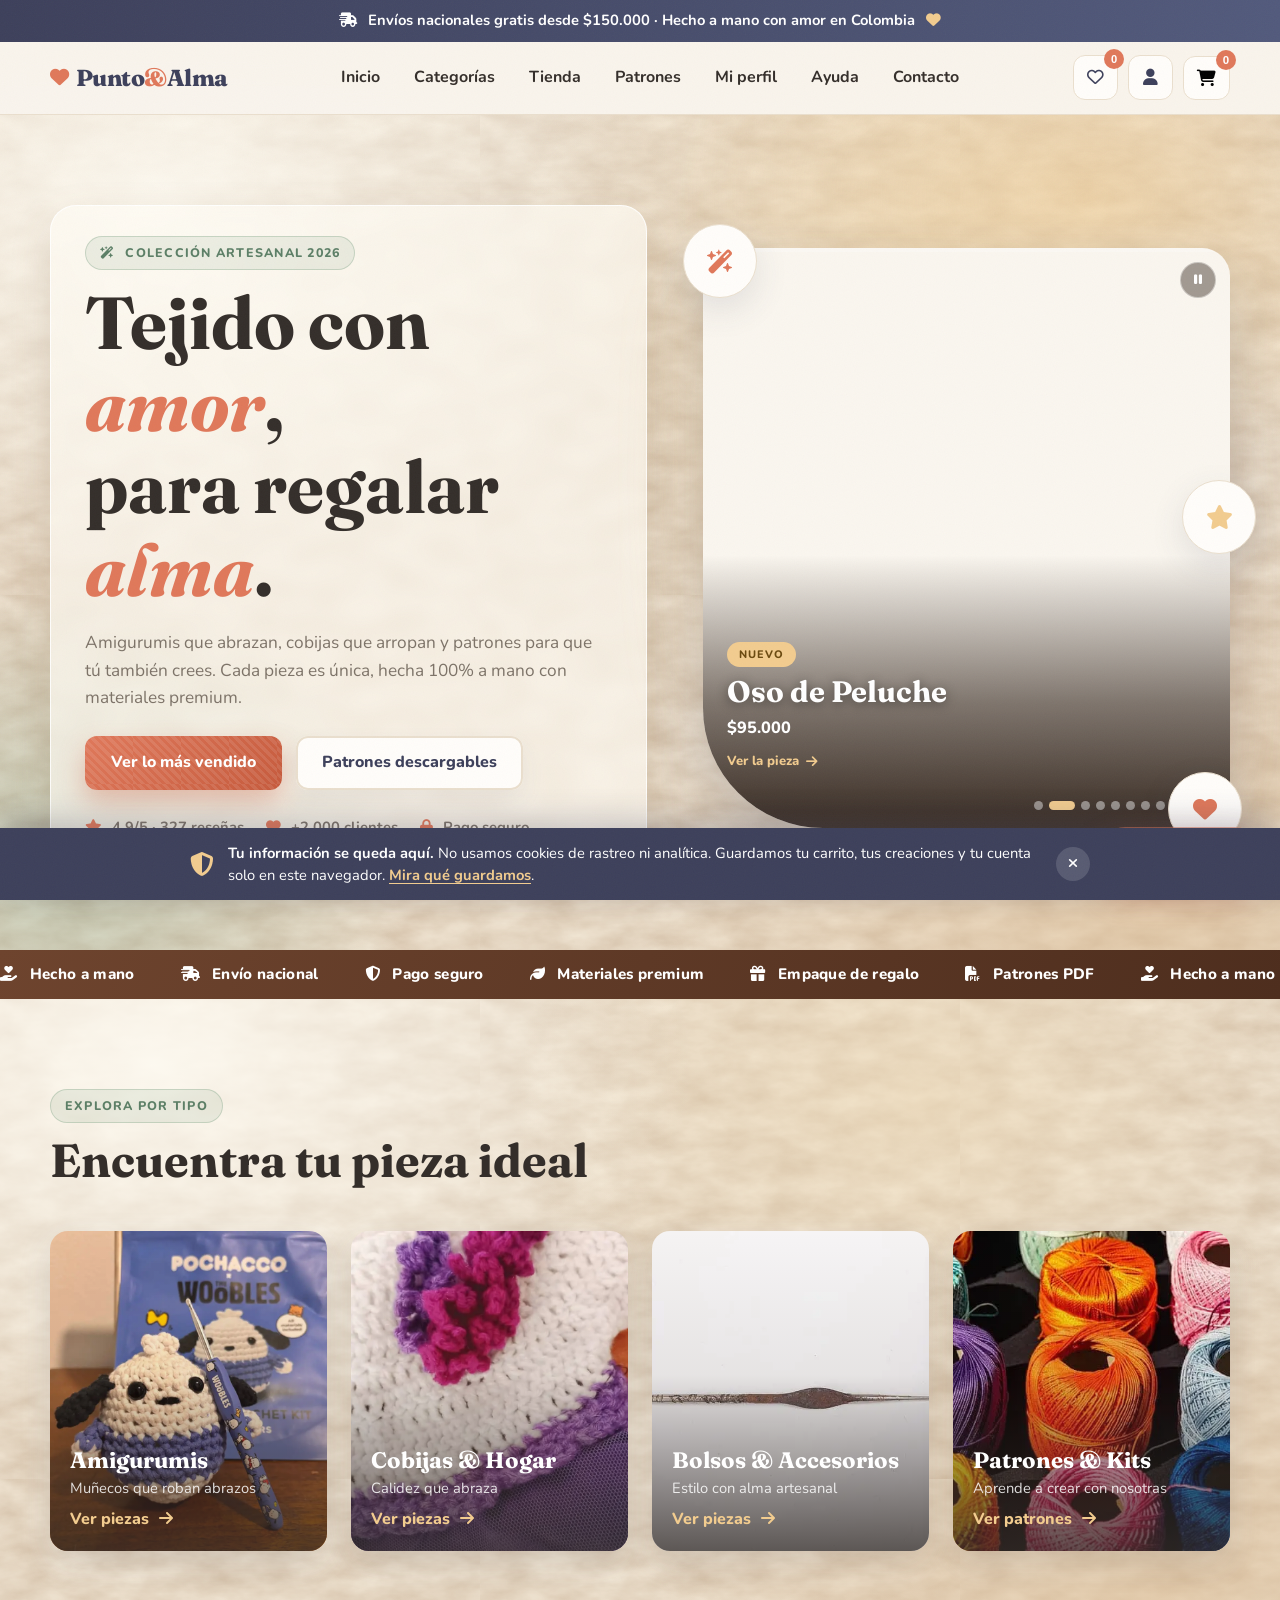
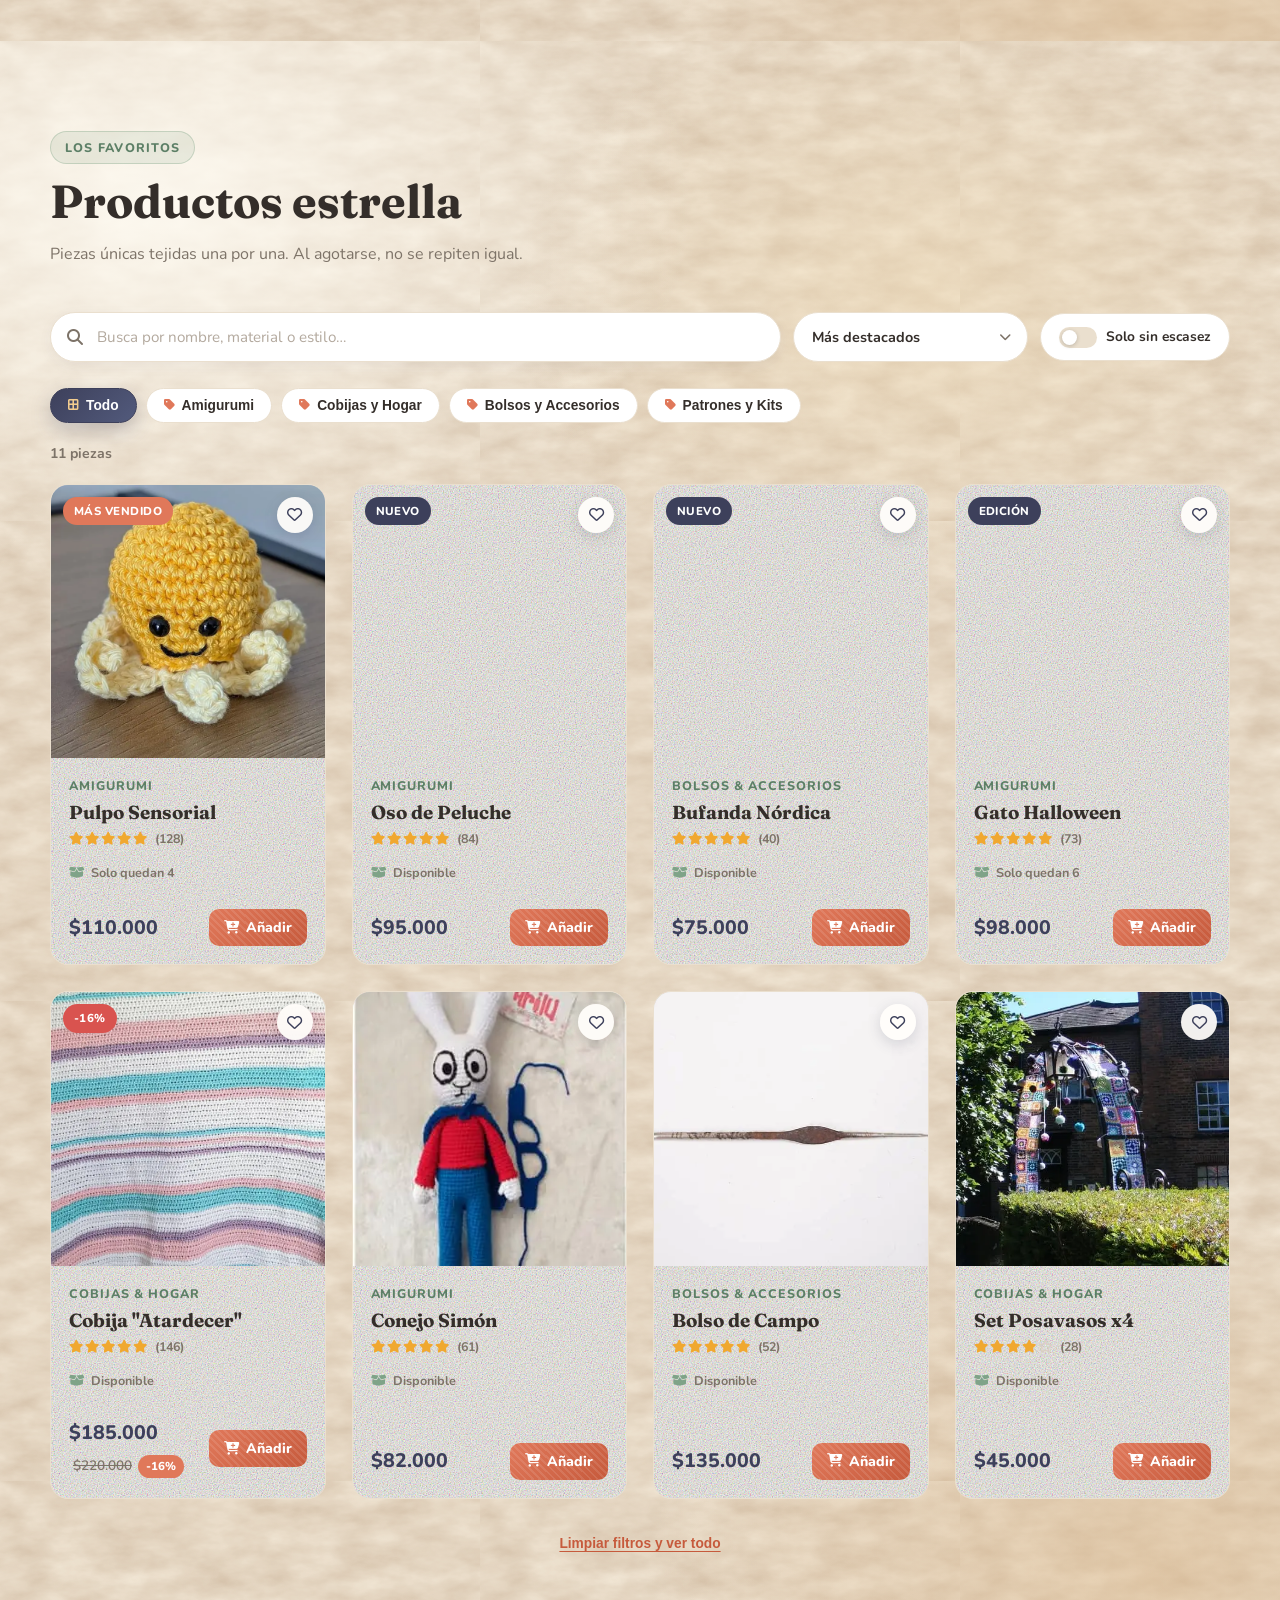
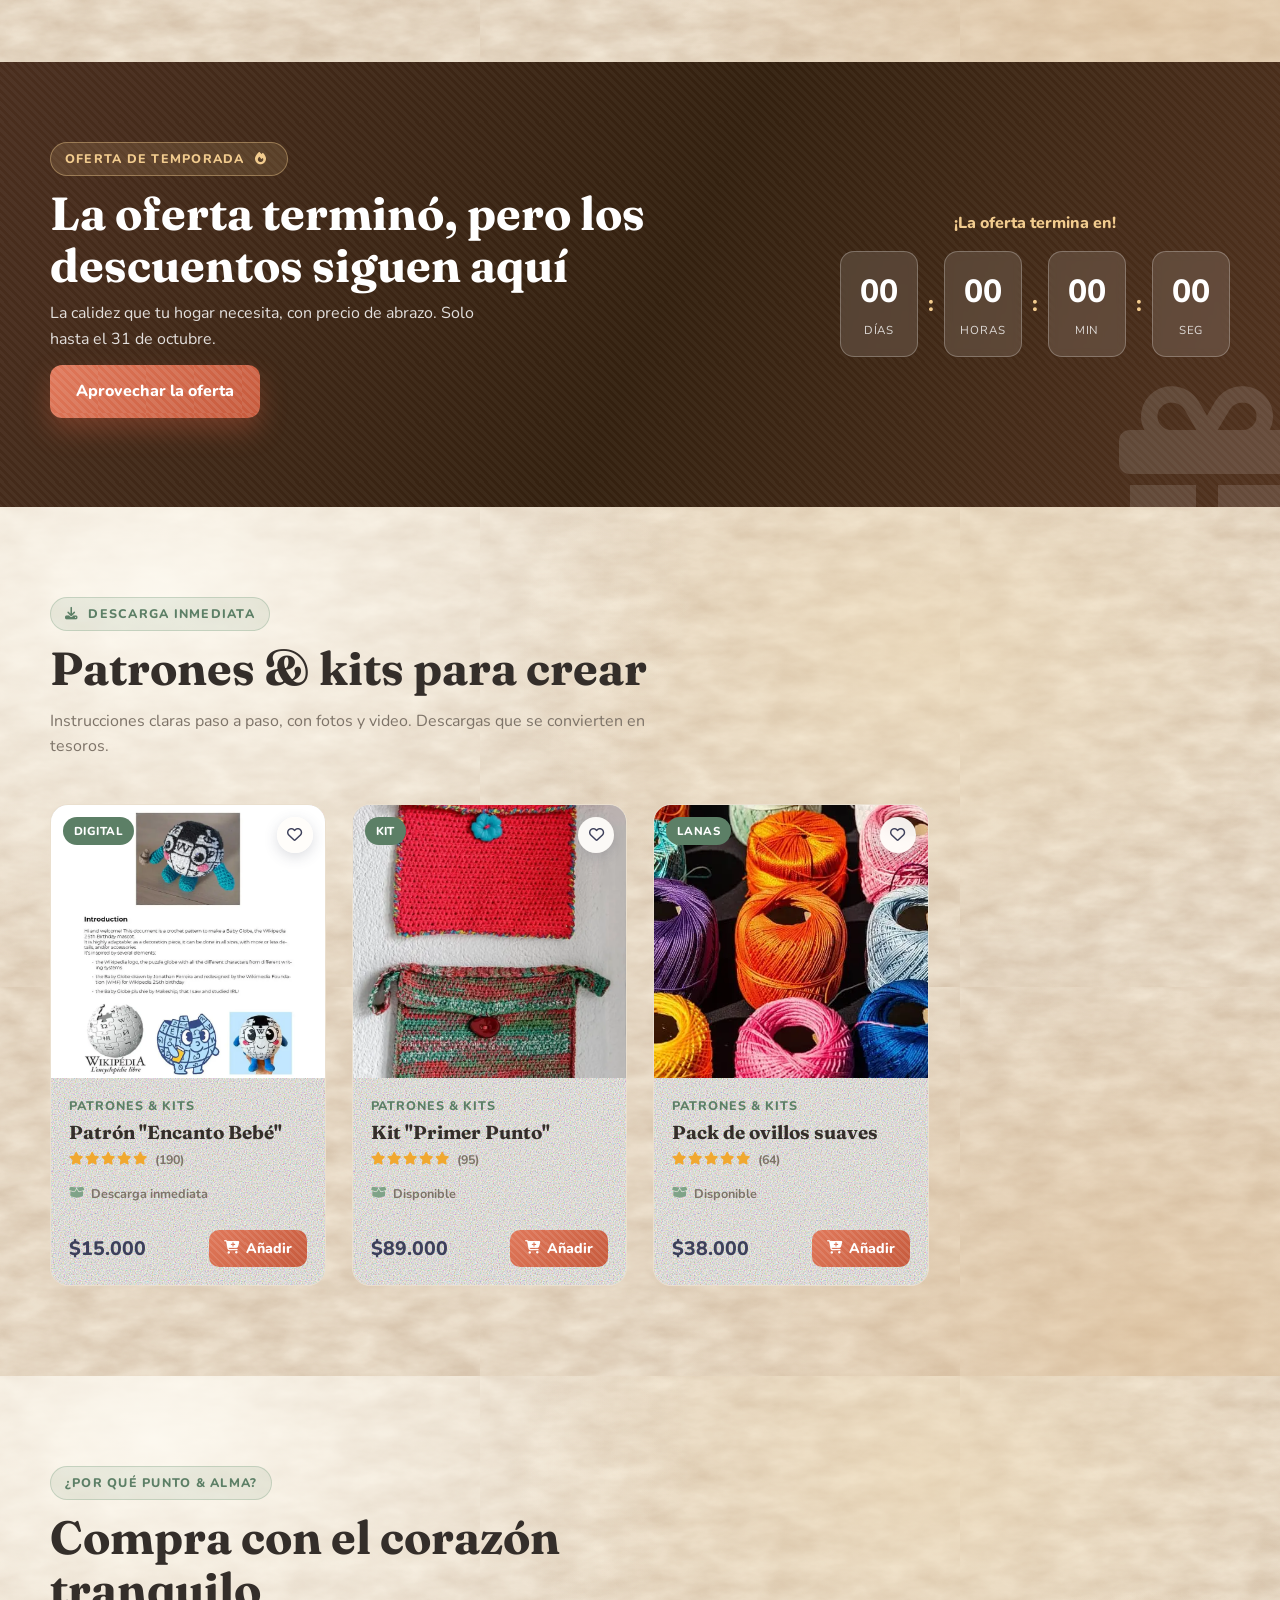
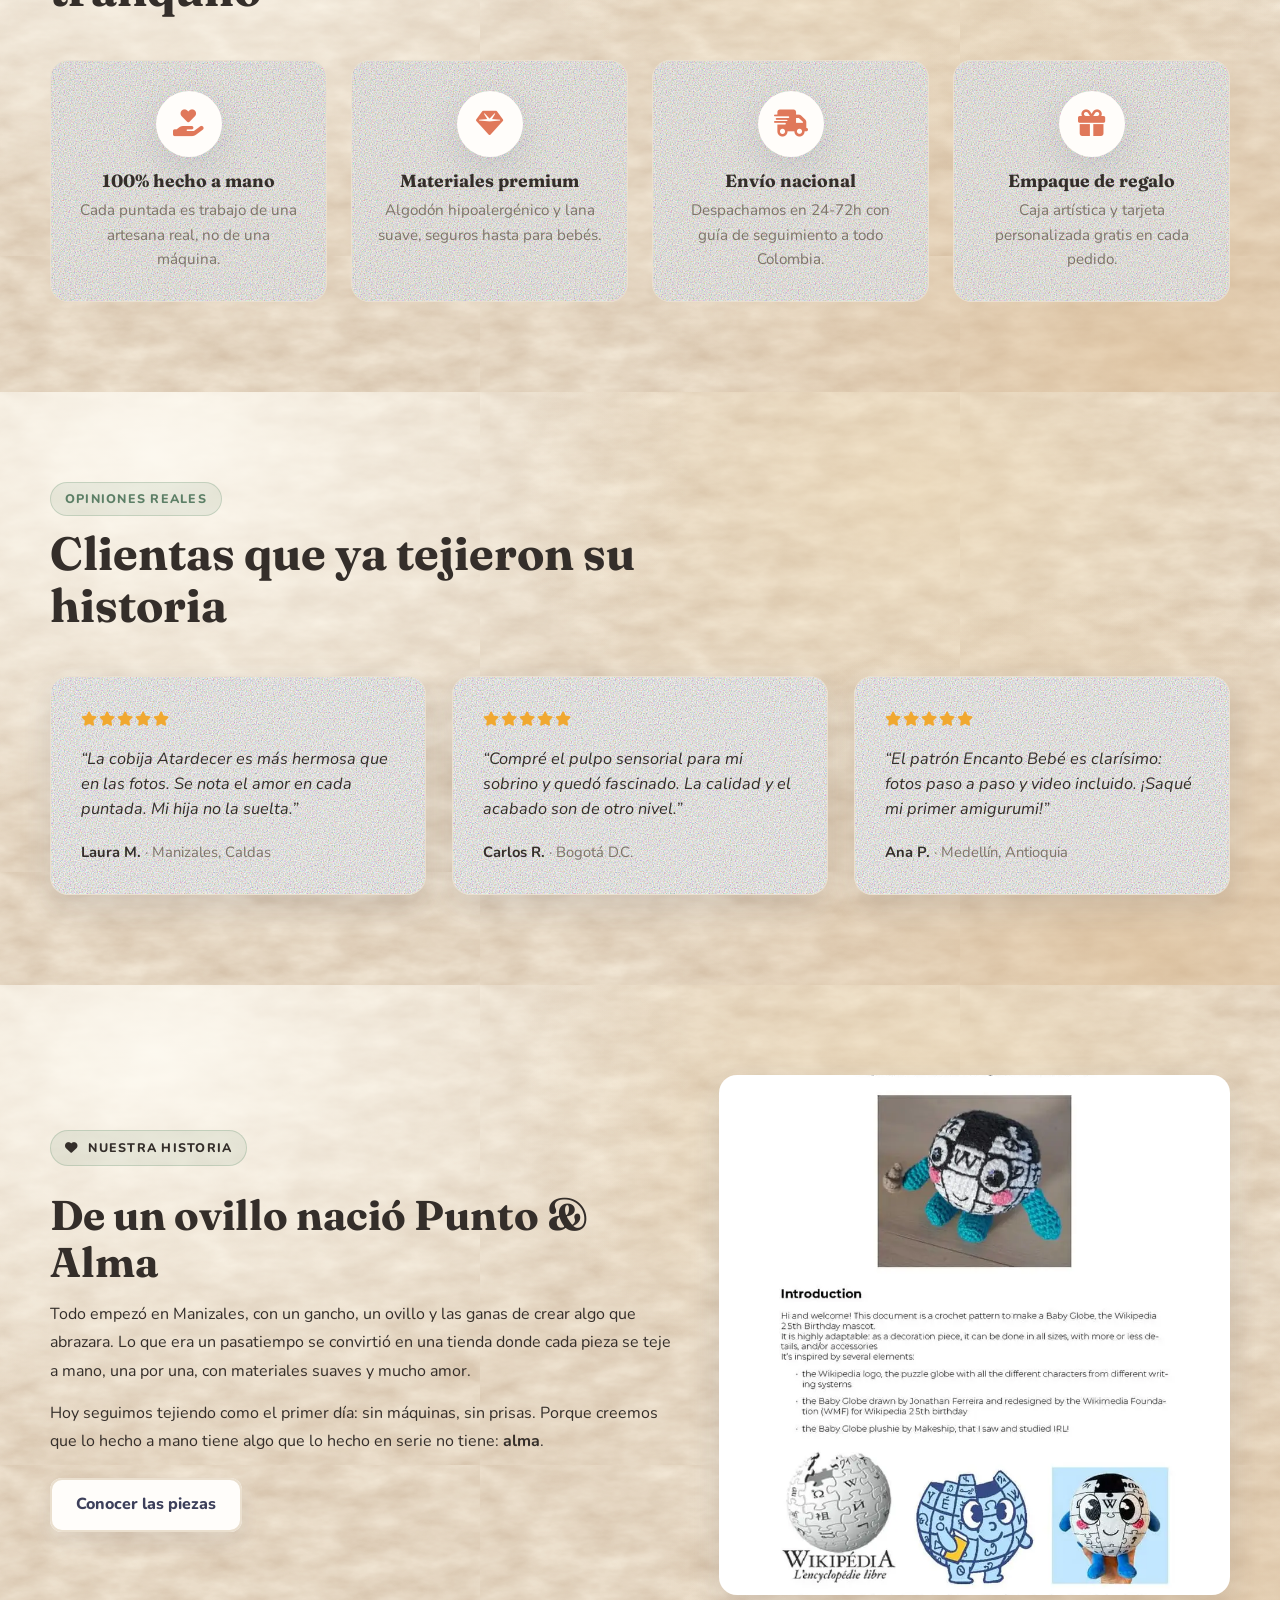
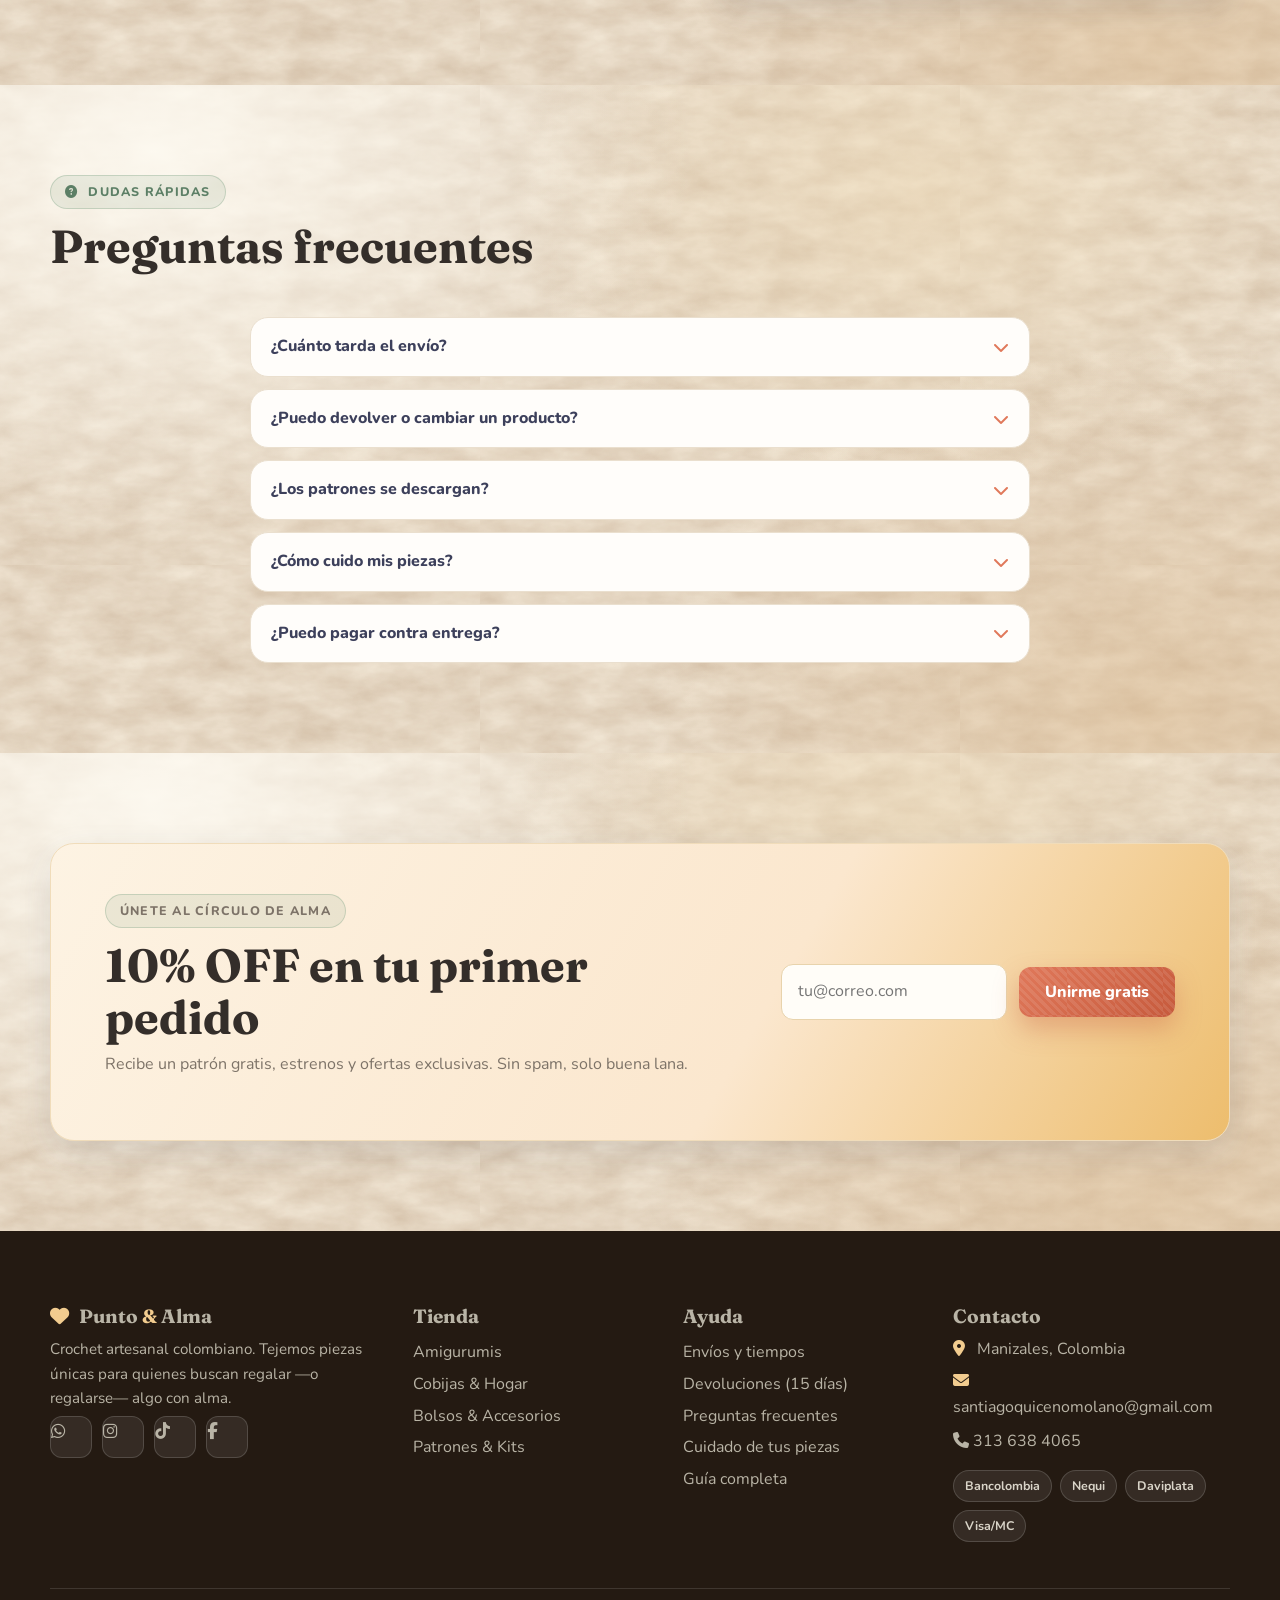
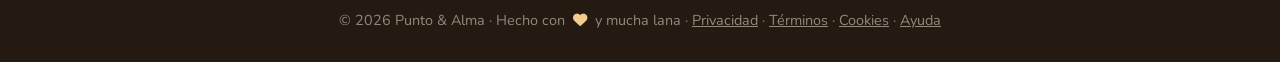
==== commit df70093c: "Optimizacion rendimiento: JPG 5MB->1MB + WebP, preload LCP, CSS diferido, vercel.json, SW v4" ====
--- a/index.html
+++ b/index.html
@@ -32,13 +32,20 @@
 
   <link rel="preconnect" href="https://fonts.googleapis.com">
   <link rel="preconnect" href="https://fonts.gstatic.com" crossorigin>
+  <link rel="preconnect" href="https://cdnjs.cloudflare.com" crossorigin>
+  <link rel="preload" as="image" href="recursos/img/producto-pulpo.webp" fetchpriority="high">
   <link href="https://fonts.googleapis.com/css2?family=Fraunces:ital,opsz,wght@0,9..144,400..900;1,9..144,400..900&family=Nunito:ital,wght@0,400;0,600;0,700;0,800;1,400&display=swap" rel="stylesheet">
   <link rel="stylesheet" href="https://cdnjs.cloudflare.com/ajax/libs/font-awesome/6.5.2/css/all.min.css">
   <link rel="stylesheet" href="estilos/style.css">
   <link rel="stylesheet" href="estilos/texturas.css">
-  <link rel="stylesheet" href="estilos/tienda.css">
-  <link rel="stylesheet" href="estilos/carrusel.css">
-  <link rel="stylesheet" href="estilos/asistente.css">
+  <link rel="preload" as="style" href="estilos/tienda.css" onload="this.onload=null;this.rel='stylesheet'">
+  <link rel="preload" as="style" href="estilos/carrusel.css" onload="this.onload=null;this.rel='stylesheet'">
+  <link rel="preload" as="style" href="estilos/asistente.css" onload="this.onload=null;this.rel='stylesheet'">
+  <noscript>
+    <link rel="stylesheet" href="estilos/tienda.css">
+    <link rel="stylesheet" href="estilos/carrusel.css">
+    <link rel="stylesheet" href="estilos/asistente.css">
+  </noscript>
 
   <script type="application/ld+json">
   {
@@ -185,19 +192,19 @@
         </div>
         <div class="grid-categorias">
           <a class="categoria reveal" href="#productos" data-ir-categoria="Amigurumi">
-            <img src="recursos/img/amigurumi.jpg" alt="Amigurumis de crochet" loading="lazy" width="500" height="500">
+            <picture><source srcset="recursos/img/amigurumi.webp" type="image/webp"><img src="recursos/img/amigurumi.jpg" alt="Amigurumis de crochet" loading="lazy" decoding="async" width="500" height="500"></picture>
             <div class="categoria-nombre"><h3>Amigurumis</h3><p>Muñecos que roban abrazos</p><span>Ver piezas <i class="fa-solid fa-arrow-right" aria-hidden="true"></i></span></div>
           </a>
           <a class="categoria reveal" href="#productos" data-ir-categoria="Cobijas & Hogar">
-            <img src="recursos/img/producto-flor.jpg" alt="Decoración tejida a crochet" loading="lazy" width="500" height="500">
+            <picture><source srcset="recursos/img/producto-flor.webp" type="image/webp"><img src="recursos/img/producto-flor.jpg" alt="Decoración tejida a crochet" loading="lazy" decoding="async" width="500" height="500"></picture>
             <div class="categoria-nombre"><h3>Cobijas &amp; Hogar</h3><p>Calidez que abraza</p><span>Ver piezas <i class="fa-solid fa-arrow-right" aria-hidden="true"></i></span></div>
           </a>
           <a class="categoria reveal" href="#productos" data-ir-categoria="Bolsos & Accesorios">
-            <img src="recursos/img/producto-bolso.jpg" alt="Bolso tejido a crochet" loading="lazy" width="500" height="500">
+            <picture><source srcset="recursos/img/producto-bolso.webp" type="image/webp"><img src="recursos/img/producto-bolso.jpg" alt="Bolso tejido a crochet" loading="lazy" decoding="async" width="500" height="500"></picture>
             <div class="categoria-nombre"><h3>Bolsos &amp; Accesorios</h3><p>Estilo con alma artesanal</p><span>Ver piezas <i class="fa-solid fa-arrow-right" aria-hidden="true"></i></span></div>
           </a>
           <a class="categoria reveal" href="#patrones">
-            <img src="recursos/img/producto-ovillos.jpg" alt="Ovillos de lana para tejer" loading="lazy" width="500" height="500">
+            <picture><source srcset="recursos/img/producto-ovillos.webp" type="image/webp"><img src="recursos/img/producto-ovillos.jpg" alt="Ovillos de lana para tejer" loading="lazy" decoding="async" width="500" height="500"></picture>
             <div class="categoria-nombre"><h3>Patrones &amp; Kits</h3><p>Aprende a crear con nosotras</p><span>Ver patrones <i class="fa-solid fa-arrow-right" aria-hidden="true"></i></span></div>
           </a>
         </div>
@@ -362,7 +369,7 @@
           <a class="boton boton-claro" href="#productos">Conocer las piezas</a>
         </div>
         <div class="historia-imagen">
-          <img src="recursos/img/patrones.jpg" alt="Patrones y ovillos de lana para tejer" loading="lazy" width="960" height="1358">
+          <picture><source srcset="recursos/img/patrones.webp" type="image/webp"><img src="recursos/img/patrones.jpg" alt="Patrones y ovillos de lana para tejer" loading="lazy" decoding="async" width="960" height="1358"></picture>
         </div>
       </div>
     </section>
--- a/estilos/style.css
+++ b/estilos/style.css
@@ -1547,3 +1547,10 @@
   .historia-imagen { order: -1; }
   .historia-imagen img { max-height: 320px; }
 }
+
+/* Opt. rendimiento: picture en categorias e historia */
+.categoria picture{display:block;width:100%}
+.categoria picture img{width:100%;height:320px;object-fit:cover;display:block}
+.historia-imagen picture{display:block;width:100%}
+.historia-imagen picture img{width:100%;height:auto;display:block}
+
--- a/estilos/tienda.css
+++ b/estilos/tienda.css
@@ -506,4 +506,8 @@
   color: #4b443d;
 }
 
-.beneficios-lista li i { margin-top: 3px; color: var(--salvia-osc); }+.beneficios-lista li i { margin-top: 3px; color: var(--salvia-osc); }
+/* Opt. rendimiento: picture hereda el marco de la img */
+.producto-imagen picture{display:block;width:100%;aspect-ratio:1/1;overflow:hidden}
+.producto-imagen picture img{width:100%;height:100%;object-fit:cover;display:block}
+
--- a/estilos/carrusel.css
+++ b/estilos/carrusel.css
@@ -302,4 +302,9 @@
   .carrusel-punto { width: 8px; height: 8px; }
   .carrusel-punto.activo { width: 22px; }
   .carrusel-flecha { opacity: 1; }
-}+}
+/* Opt. rendimiento: picture del carrusel */
+.carrusel-slide picture{display:block;width:100%;height:100%}
+.carrusel-slide picture img{width:100%;height:100%;object-fit:cover;display:block}
+.hero-estatica{width:100%;height:auto;display:block}
+
--- a/estilos/tienda.css
+++ b/estilos/tienda.css
@@ -506,4 +506,8 @@
   color: #4b443d;
 }
 
-.beneficios-lista li i { margin-top: 3px; color: var(--salvia-osc); }+.beneficios-lista li i { margin-top: 3px; color: var(--salvia-osc); }
+/* Opt. rendimiento: picture hereda el marco de la img */
+.producto-imagen picture{display:block;width:100%;aspect-ratio:1/1;overflow:hidden}
+.producto-imagen picture img{width:100%;height:100%;object-fit:cover;display:block}
+
--- a/estilos/carrusel.css
+++ b/estilos/carrusel.css
@@ -302,4 +302,9 @@
   .carrusel-punto { width: 8px; height: 8px; }
   .carrusel-punto.activo { width: 22px; }
   .carrusel-flecha { opacity: 1; }
-}+}
+/* Opt. rendimiento: picture del carrusel */
+.carrusel-slide picture{display:block;width:100%;height:100%}
+.carrusel-slide picture img{width:100%;height:100%;object-fit:cover;display:block}
+.hero-estatica{width:100%;height:auto;display:block}
+
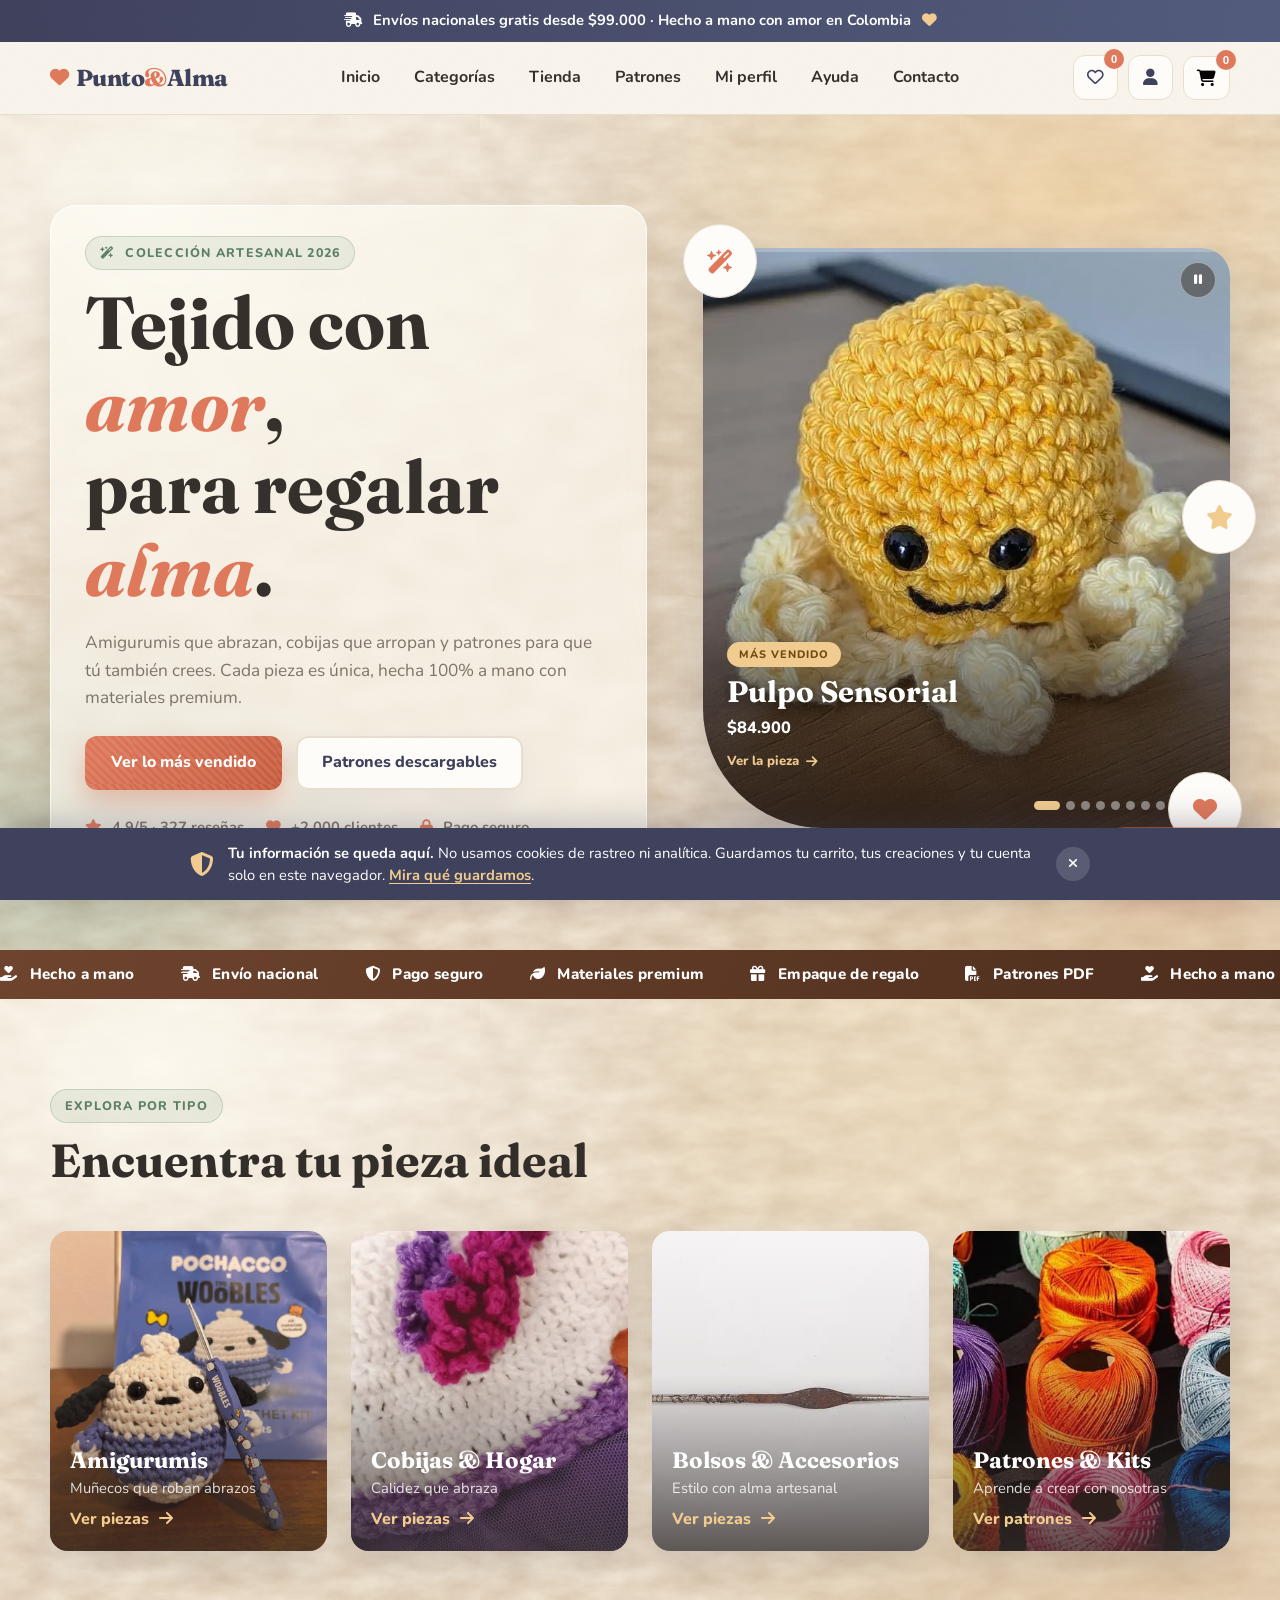
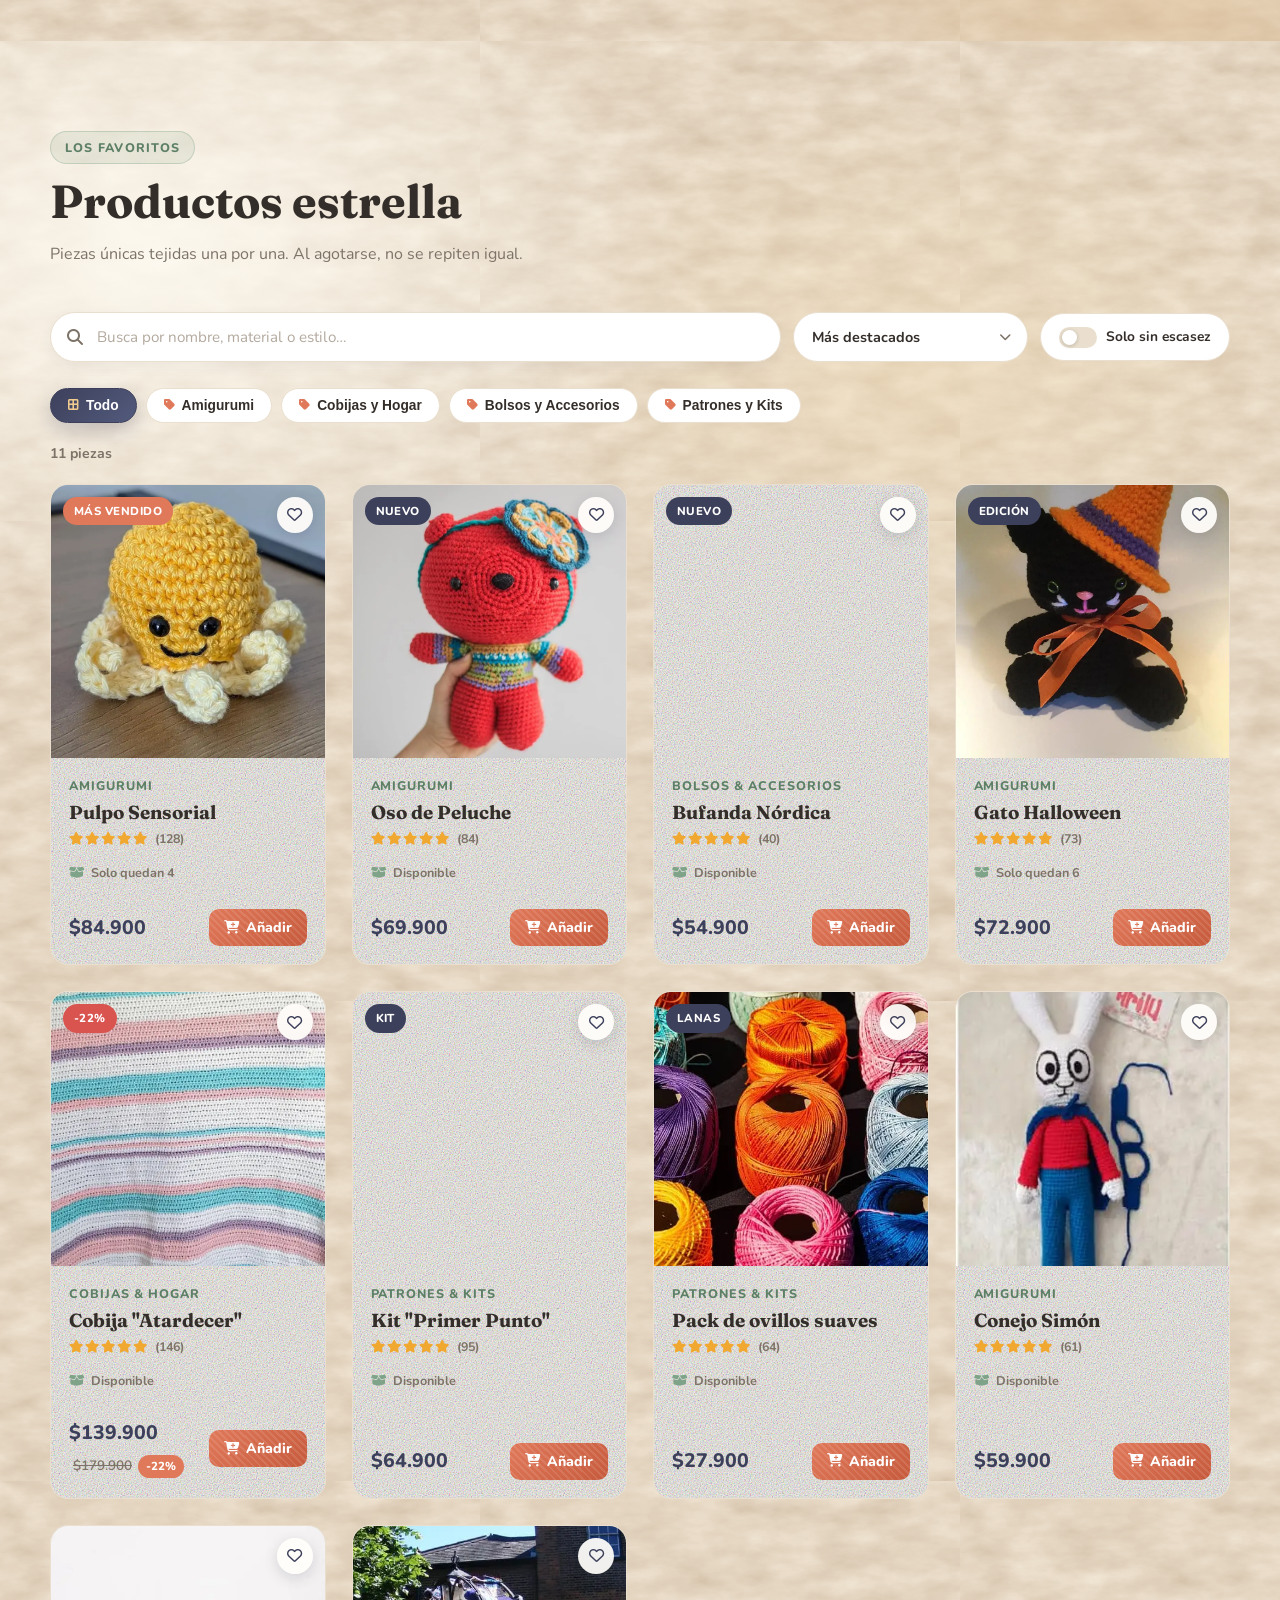
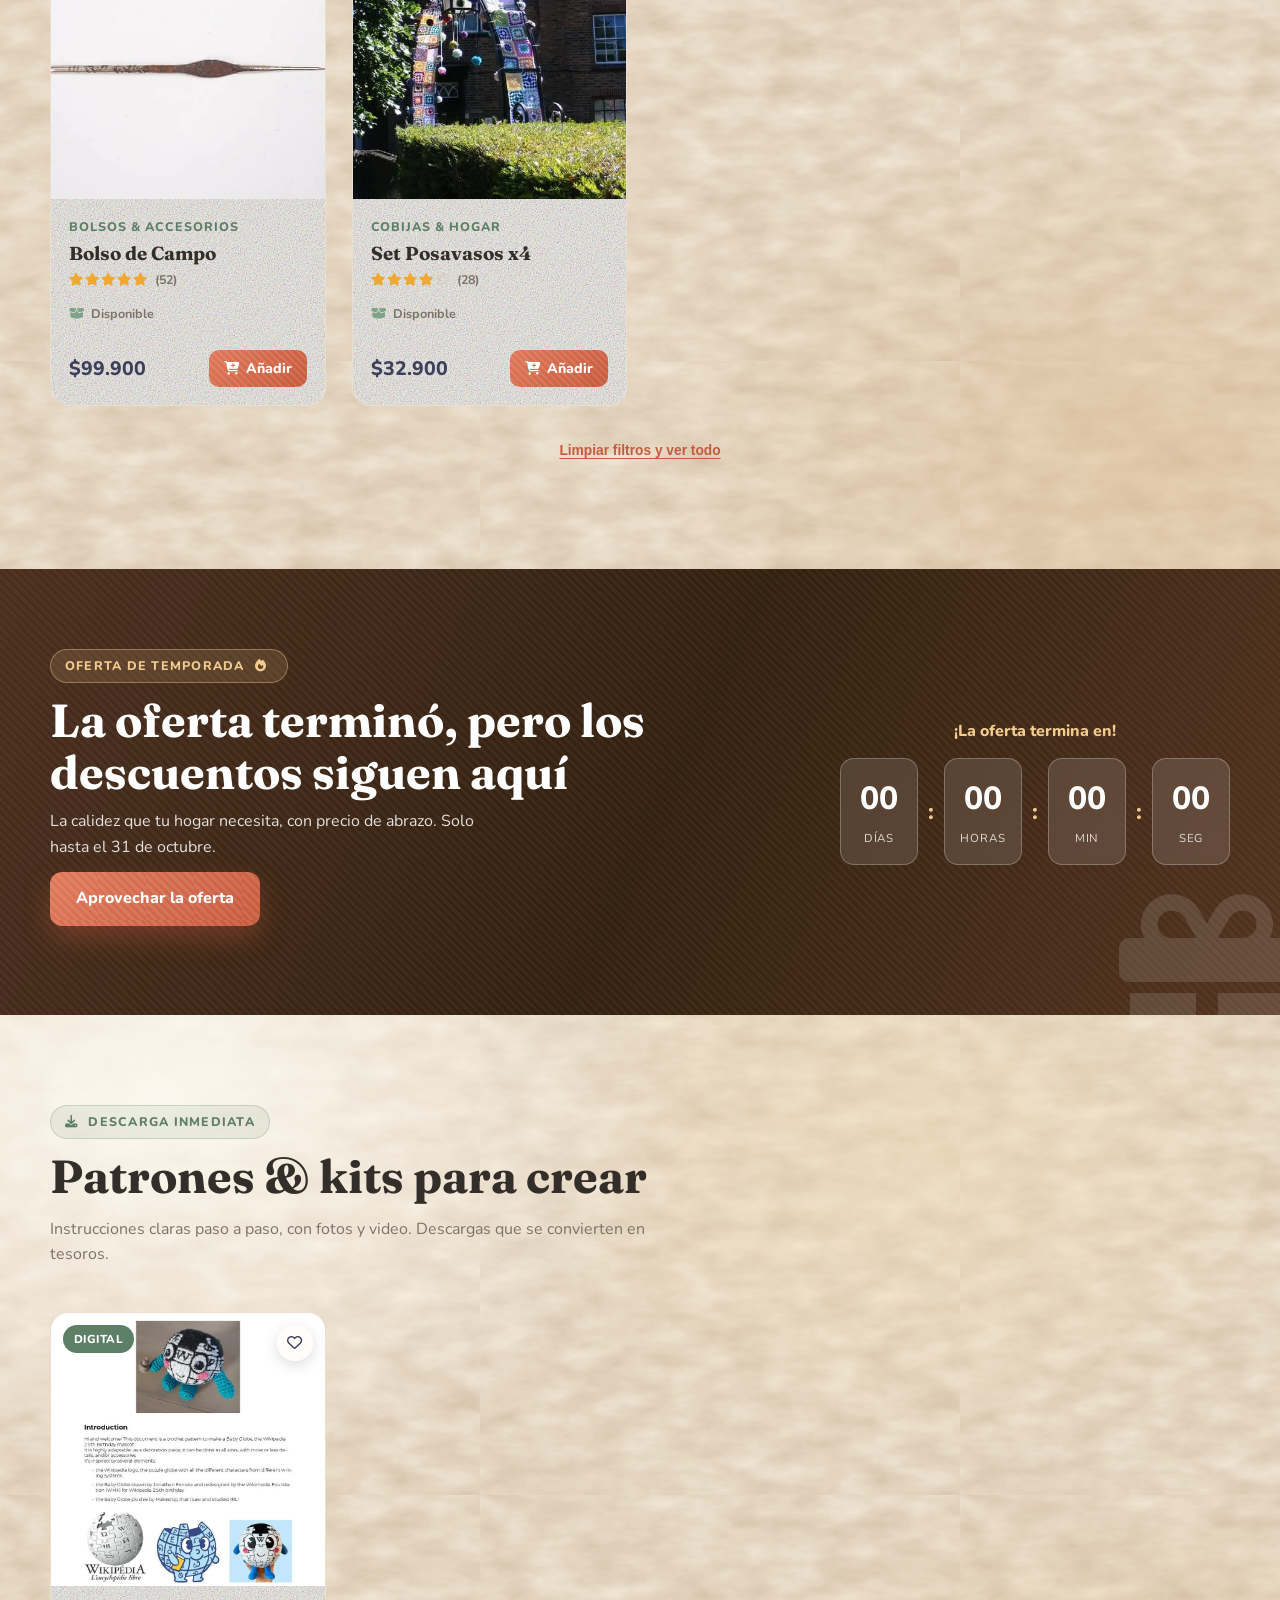
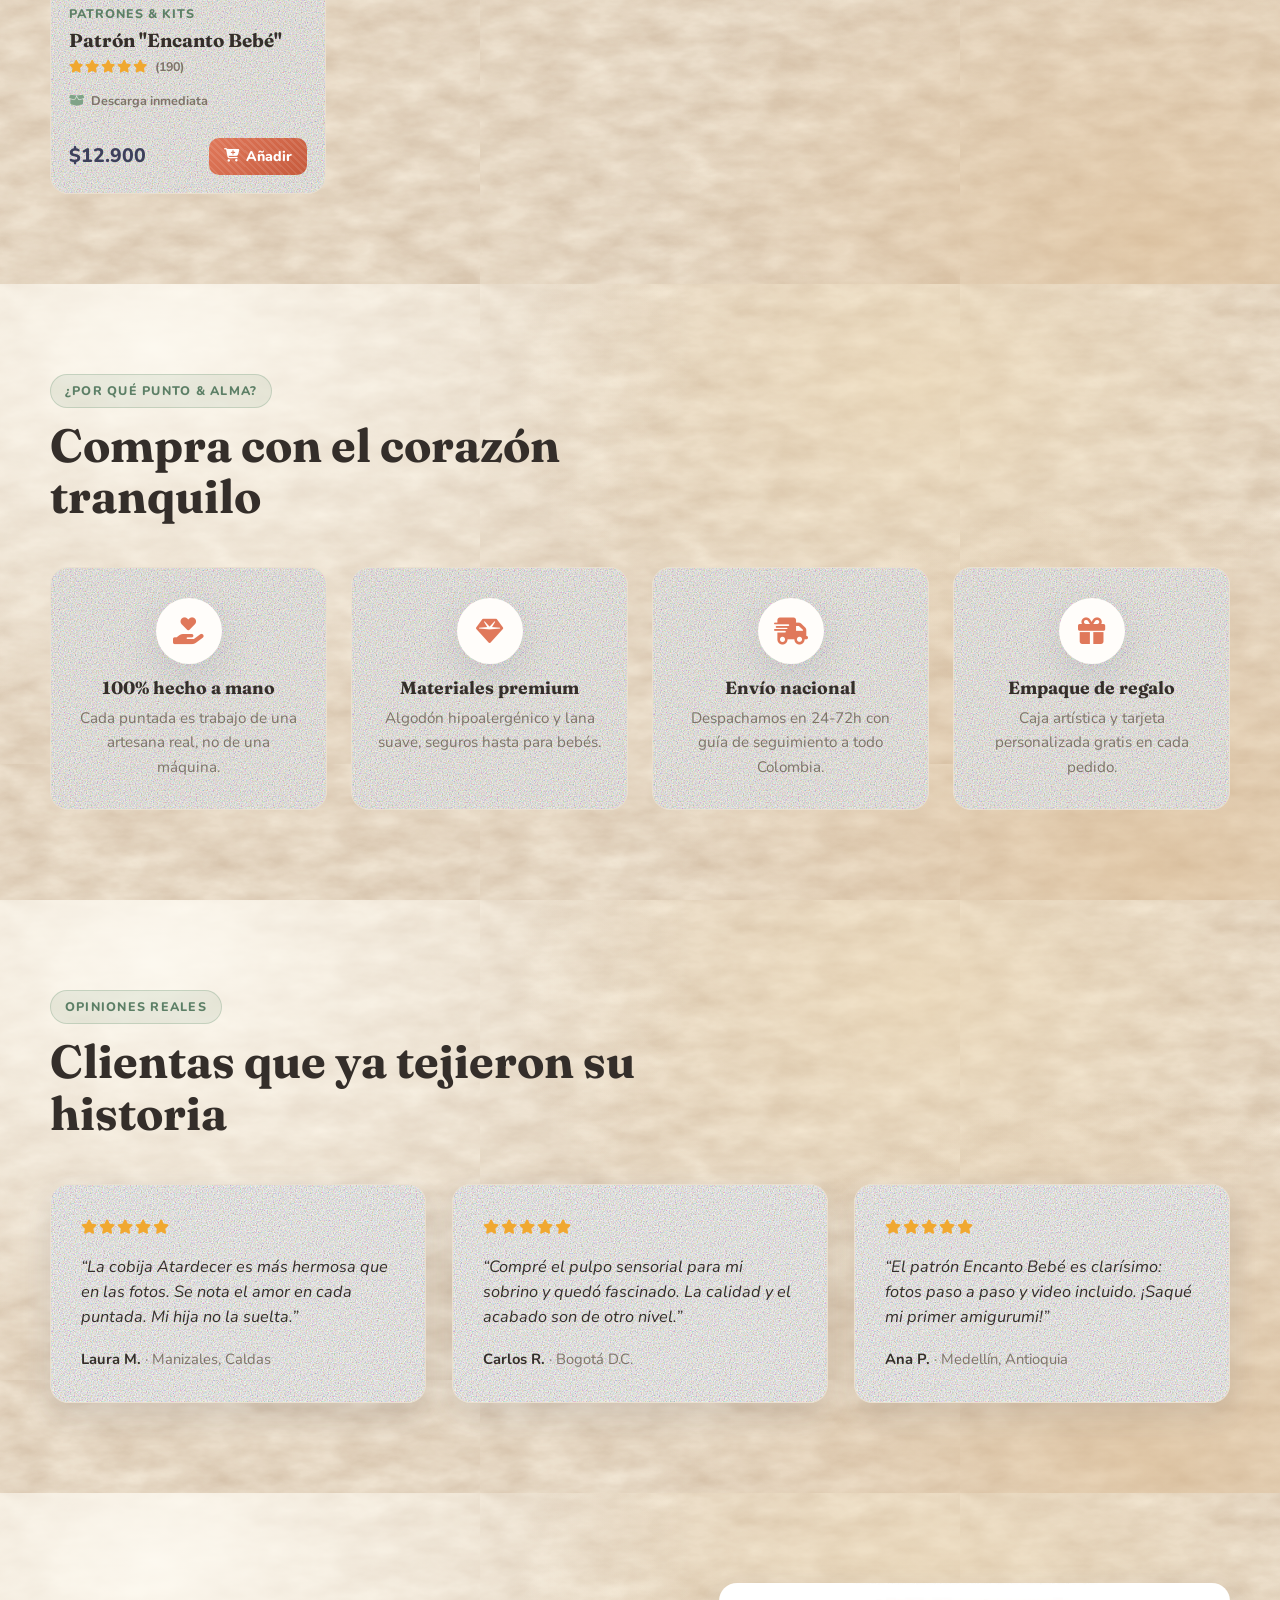
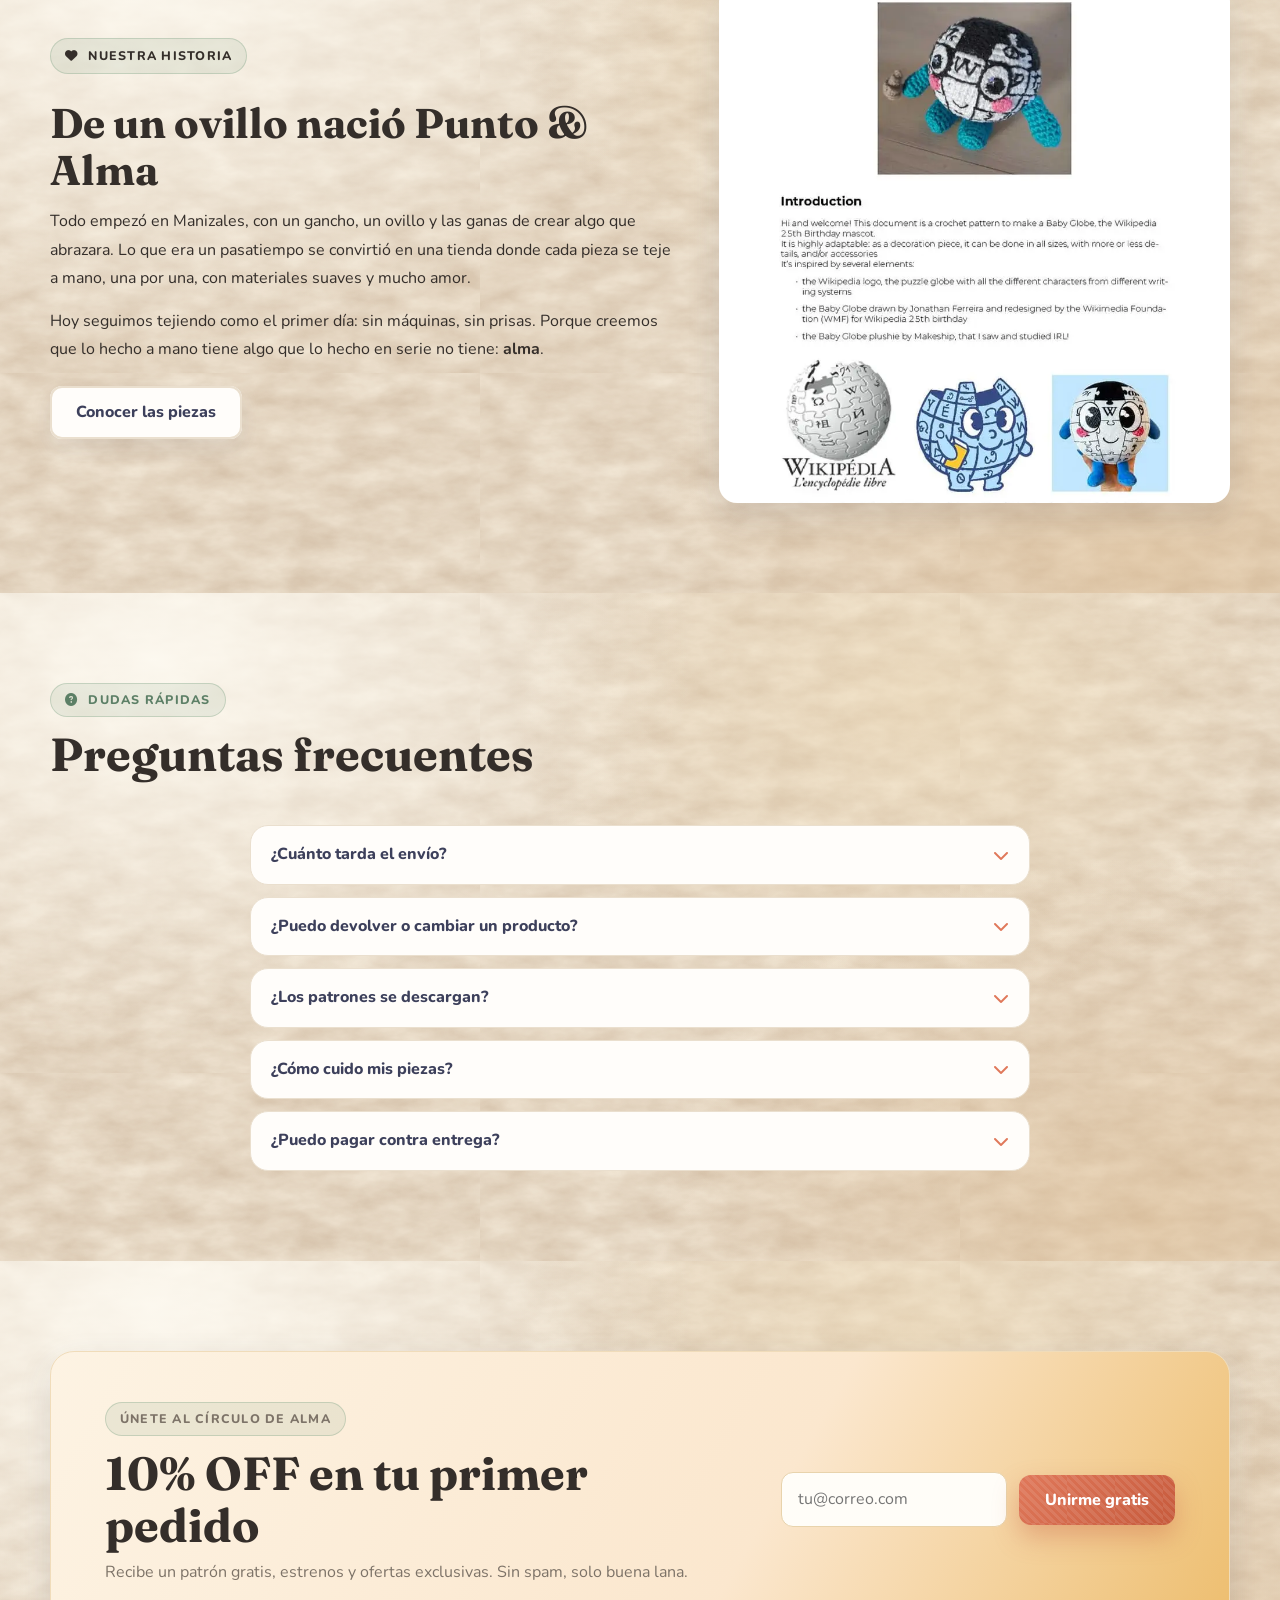
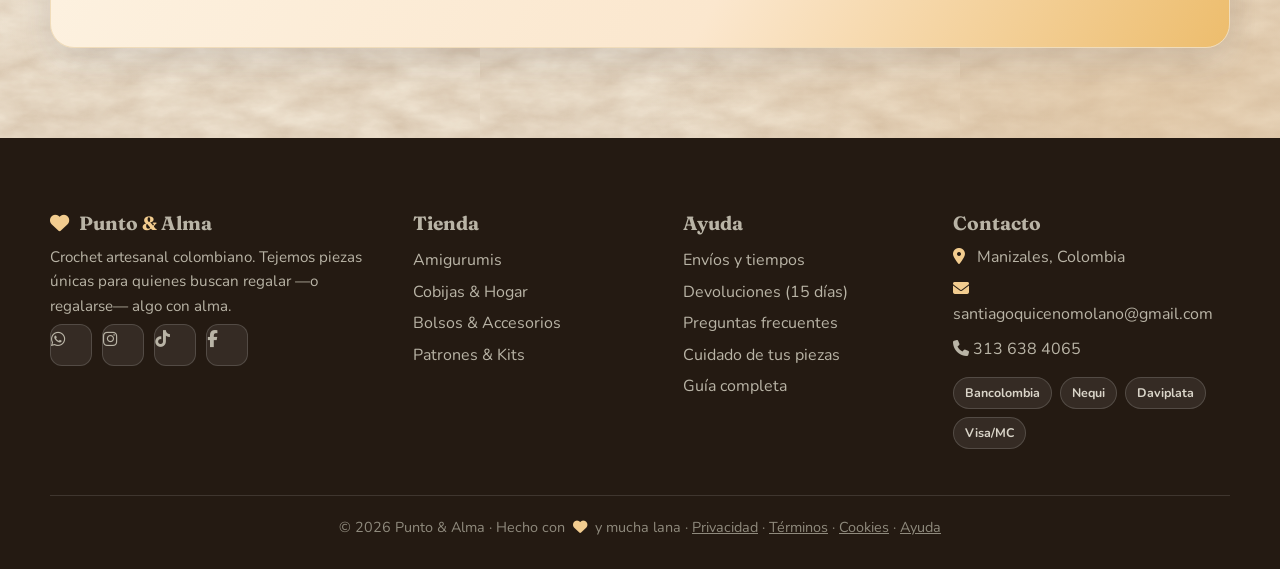
==== commit aedc27d4: "Precios mas bajos (-25%) y coherencia: kit y lanas a fisico, envio gratis 99k, oferta 22%, SW v5" ====
--- a/index.html
+++ b/index.html
@@ -113,7 +113,7 @@
 
   <!-- Barra de anuncio -->
   <div class="aviso">
-    <p><i class="fa-solid fa-truck-fast" aria-hidden="true"></i> Envíos nacionales gratis desde $150.000 · Hecho a mano con amor en Colombia <i class="fa-solid fa-heart" aria-hidden="true"></i></p>
+    <p><i class="fa-solid fa-truck-fast" aria-hidden="true"></i> Envíos nacionales gratis desde $99.000 · Hecho a mano con amor en Colombia <i class="fa-solid fa-heart" aria-hidden="true"></i></p>
   </div>
 
   <!-- Encabezado -->
@@ -276,7 +276,7 @@
       <div class="contenedor oferta-inner reveal">
         <div>
           <p class="etiqueta">Oferta de temporada <i class="fa-solid fa-fire" aria-hidden="true"></i></p>
-          <h2 id="oferta-titulo" data-texto="oferta-titulo">20% OFF en cobijas y mantas</h2>
+          <h2 id="oferta-titulo" data-texto="oferta-titulo">22% OFF en cobijas y mantas</h2>
           <p data-texto="oferta-texto">La calidez que tu hogar necesita, con precio de abrazo. Solo hasta el 31 de octubre.</p>
           <a class="boton" href="#productos">Aprovechar la oferta</a>
         </div>
@@ -384,7 +384,7 @@
         <div class="faq-lista reveal">
           <details class="faq-item">
             <summary>¿Cuánto tarda el envío?<i class="fa-solid fa-chevron-down" aria-hidden="true"></i></summary>
-            <p>Despachamos en <strong>24 a 72 horas</strong> con guía de seguimiento a todo Colombia. El envío es gratis desde $150.000.</p>
+            <p>Despachamos en <strong>24 a 72 horas</strong> con guía de seguimiento a todo Colombia. El envío es gratis desde $99.000.</p>
           </details>
           <details class="faq-item">
             <summary>¿Puedo devolver o cambiar un producto?<i class="fa-solid fa-chevron-down" aria-hidden="true"></i></summary>
